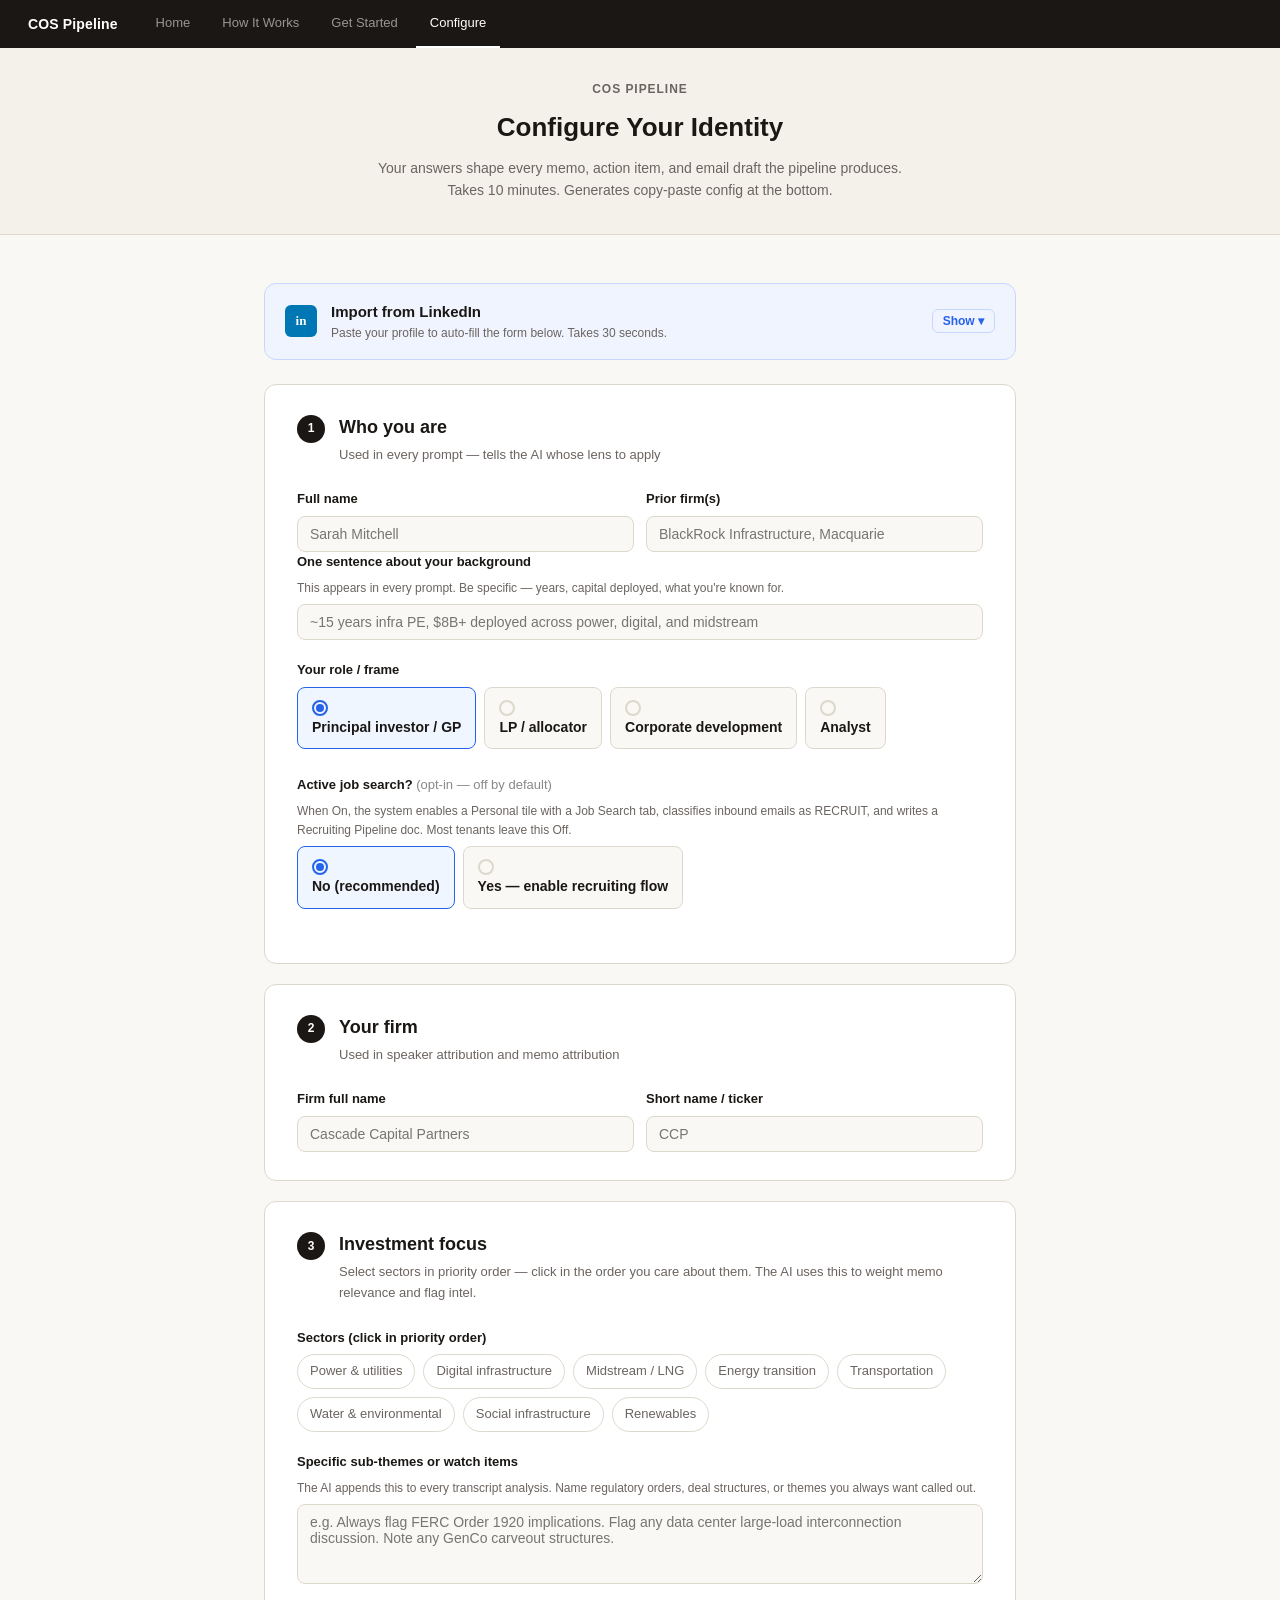
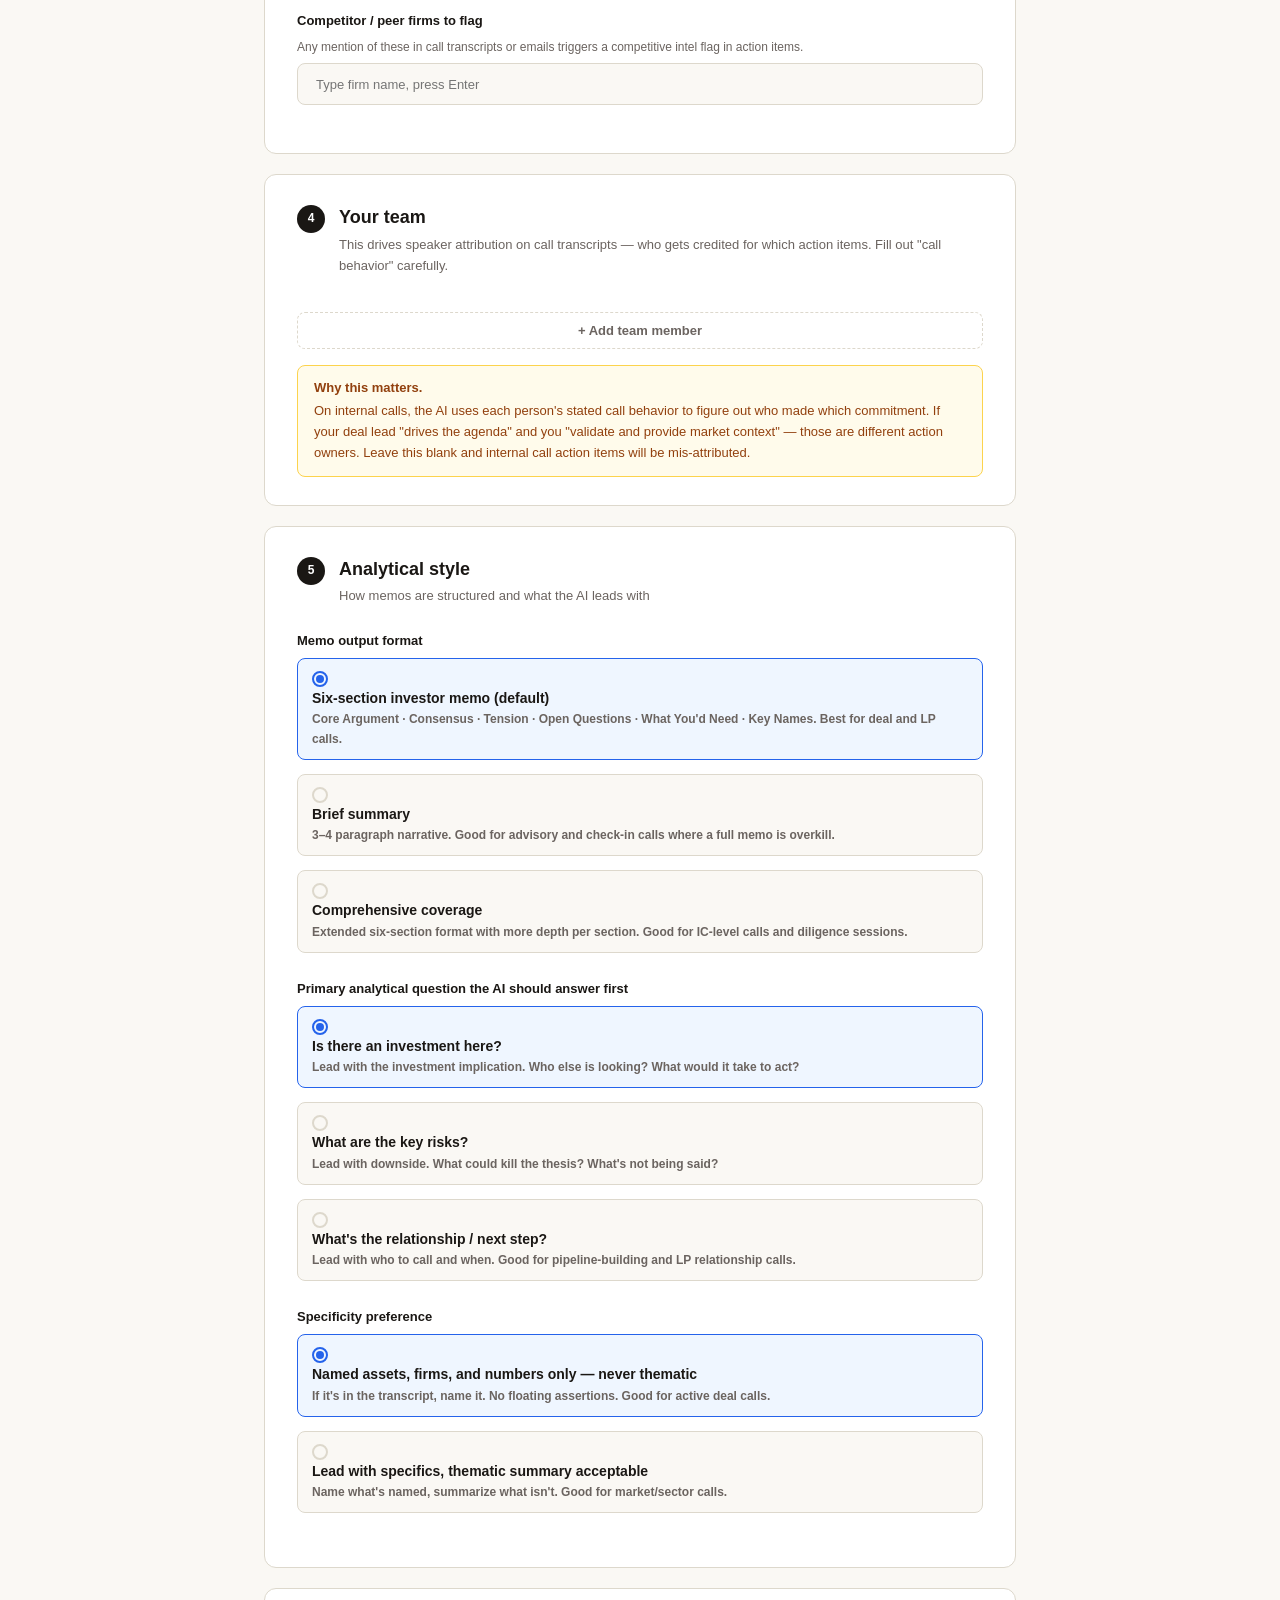
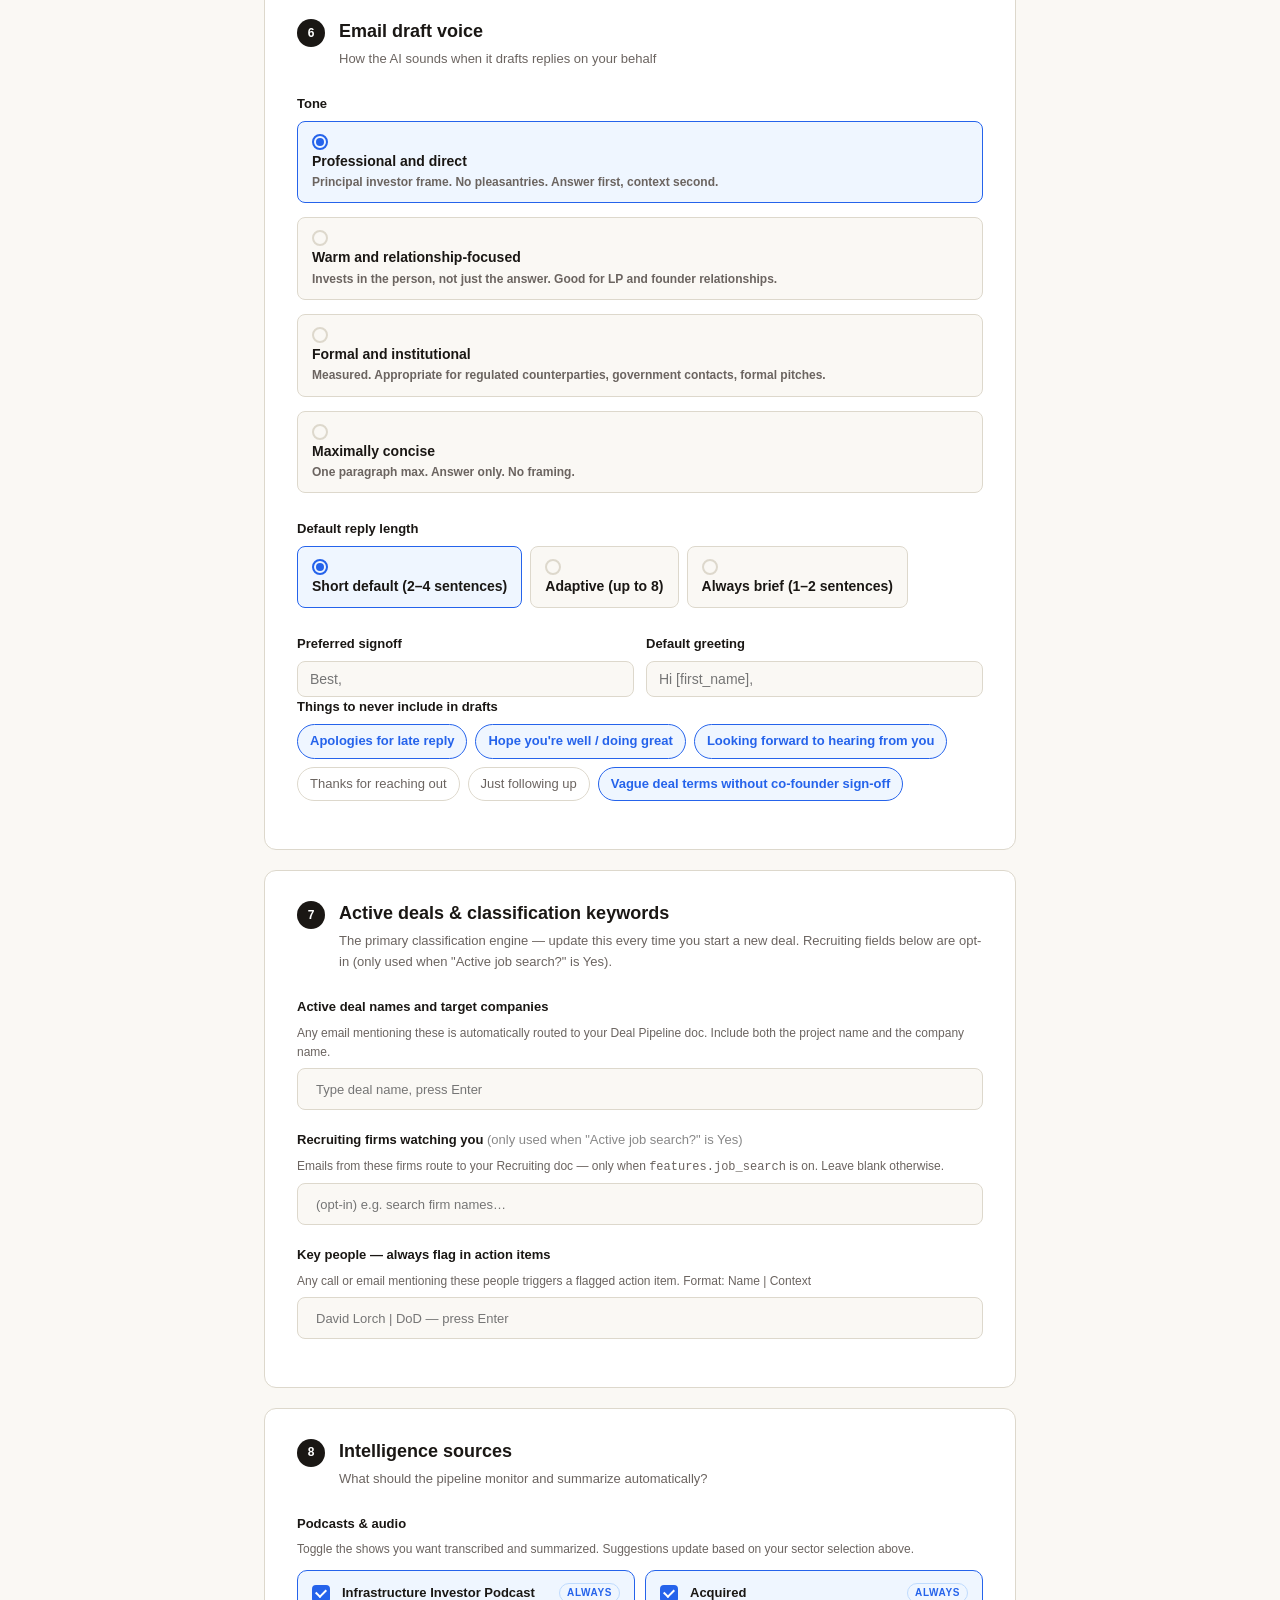
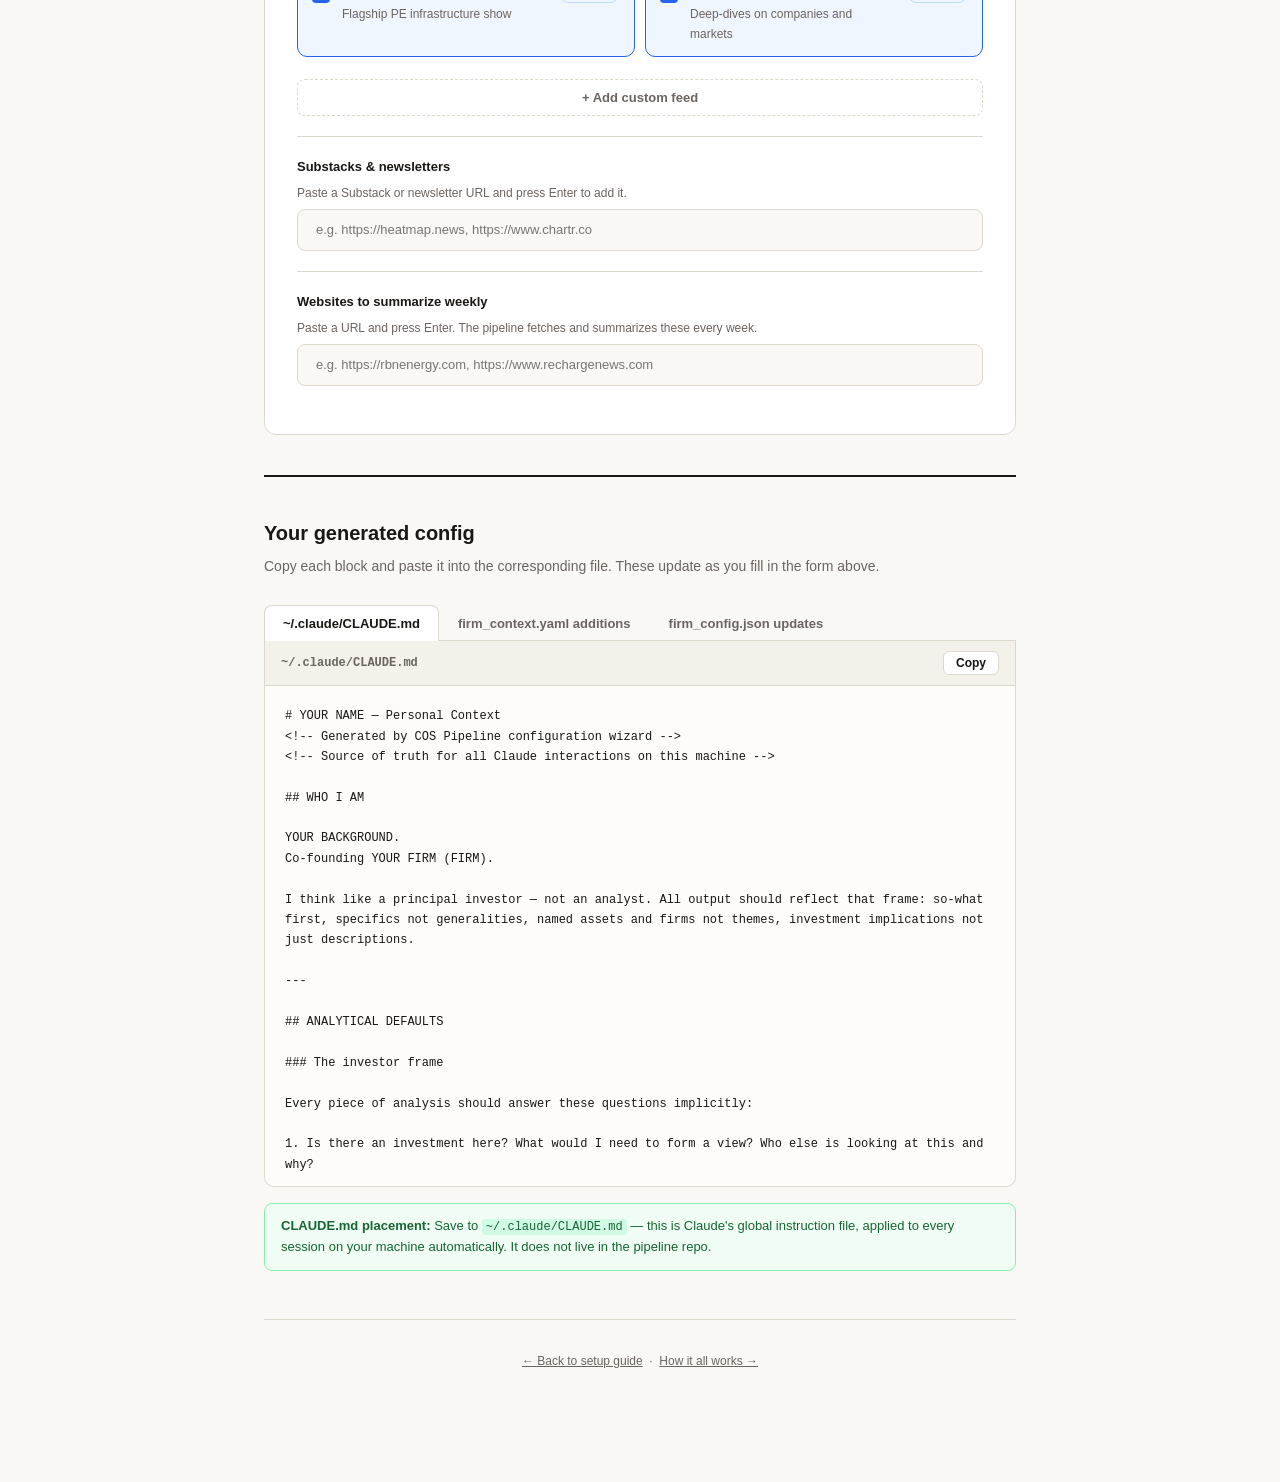
==== docs/configure.html @ 6c396afa "Multi-tenant + scope A: features, tile renames, recruiting opt-in, OAuth consolidation, validate gat" ====
<!DOCTYPE html>
<html lang="en">
<head>
<meta charset="UTF-8">
<meta name="viewport" content="width=device-width, initial-scale=1.0">
<meta name="robots" content="noindex, nofollow">
<title>COS Pipeline — Configure Your Identity</title>
<style>
  :root {
    --cream:    #faf8f4;
    --paper:    #f4f1ea;
    --border:   #ddd8cc;
    --ink:      #1a1714;
    --muted:    #6b6460;
    --blue:     #2563eb;
    --blue-bg:  #eff6ff;
    --blue-border: #bfdbfe;
    --green:    #15803d;
    --green-bg: #f0fdf4;
    --green-border: #86efac;
    --amber:    #92400e;
    --amber-bg: #fffbeb;
    --purple:   #6d28d9;
    --purple-bg:#f5f3ff;
    --purple-border: #c4b5fd;
    --code-bg:  #1e1b18;
    --code-fg:  #e8e3da;
  }

  *, *::before, *::after { box-sizing: border-box; margin: 0; padding: 0; }

  body {
    font-family: -apple-system, BlinkMacSystemFont, "Segoe UI", sans-serif;
    font-size: 15px;
    line-height: 1.6;
    background: var(--cream);
    color: var(--ink);
  }

  /* ── Header ── */
  .header {
    border-bottom: 1px solid var(--border);
    background: var(--paper);
    padding: 32px 0;
    text-align: center;
  }
  .header .label { font-size: 12px; font-weight: 600; letter-spacing: .08em; text-transform: uppercase; color: var(--muted); margin-bottom: 8px; }
  .header h1 { font-size: 26px; font-weight: 700; }
  .header p { margin-top: 8px; color: var(--muted); font-size: 14px; }

  /* ── Layout ── */
  .page { max-width: 800px; margin: 0 auto; padding: 48px 24px 80px; }

  /* ── Progress ── */
  .progress-bar {
    display: flex; gap: 0; margin-bottom: 40px;
    border: 1px solid var(--border); border-radius: 10px; overflow: hidden;
    background: white;
  }
  .progress-step {
    flex: 1; padding: 10px 8px; text-align: center;
    font-size: 11px; font-weight: 600; color: var(--muted);
    cursor: pointer; border-right: 1px solid var(--border);
    transition: all .15s;
  }
  .progress-step:last-child { border-right: none; }
  .progress-step:hover { background: var(--cream); color: var(--ink); }
  .progress-step.active { background: var(--ink); color: white; }
  .progress-step.done { background: var(--green-bg); color: var(--green); }

  /* ── Section cards ── */
  .section {
    background: white;
    border: 1px solid var(--border);
    border-radius: 12px;
    padding: 28px 32px;
    margin-bottom: 20px;
  }
  .section-header {
    display: flex; align-items: flex-start; gap: 14px; margin-bottom: 24px;
  }
  .section-num {
    width: 28px; height: 28px; border-radius: 50%;
    background: var(--ink); color: white;
    font-size: 12px; font-weight: 700;
    display: flex; align-items: center; justify-content: center;
    flex-shrink: 0; margin-top: 2px;
  }
  .section-title { font-size: 18px; font-weight: 700; margin-bottom: 3px; }
  .section-sub { font-size: 13px; color: var(--muted); }

  /* ── Form elements ── */
  .field { margin-bottom: 20px; }
  .field label {
    display: block; font-size: 13px; font-weight: 600;
    color: var(--ink); margin-bottom: 6px;
  }
  .field .hint { font-size: 12px; color: var(--muted); margin-bottom: 6px; }

  input[type="text"], textarea, select {
    width: 100%;
    border: 1px solid var(--border);
    border-radius: 8px;
    padding: 9px 12px;
    font-size: 14px;
    font-family: inherit;
    color: var(--ink);
    background: var(--cream);
    transition: border-color .15s;
    outline: none;
  }
  input[type="text"]:focus, textarea:focus, select:focus {
    border-color: var(--blue); background: white;
  }
  textarea { resize: vertical; min-height: 80px; }

  .field-row { display: flex; gap: 12px; }
  .field-row .field { flex: 1; margin-bottom: 0; }

  /* ── Radio groups ── */
  .radio-group { display: flex; flex-direction: column; gap: 8px; }
  .radio-group.inline { flex-direction: row; flex-wrap: wrap; gap: 8px; }

  .radio-option {
    display: flex; align-items: flex-start; gap: 10px;
    padding: 10px 14px;
    border: 1px solid var(--border);
    border-radius: 8px;
    cursor: pointer;
    transition: all .15s;
    background: var(--cream);
  }
  .radio-option:hover { border-color: #aaa; background: white; }
  .radio-option.selected { border-color: var(--blue); background: var(--blue-bg); }
  .radio-option input[type="radio"] { display: none; }
  .radio-dot {
    width: 16px; height: 16px; border-radius: 50%;
    border: 2px solid var(--border);
    display: flex; align-items: center; justify-content: center;
    flex-shrink: 0; margin-top: 2px; transition: all .15s;
  }
  .radio-option.selected .radio-dot { border-color: var(--blue); }
  .radio-dot::after {
    content: ''; width: 8px; height: 8px; border-radius: 50%;
    background: var(--blue); display: none;
  }
  .radio-option.selected .radio-dot::after { display: block; }
  .radio-label { font-size: 14px; font-weight: 600; color: var(--ink); }
  .radio-desc  { font-size: 12px; color: var(--muted); margin-top: 1px; }

  /* ── Checkbox chips ── */
  .chip-group { display: flex; flex-wrap: wrap; gap: 8px; }
  .chip {
    display: flex; align-items: center; gap: 6px;
    padding: 6px 12px;
    border: 1px solid var(--border);
    border-radius: 20px;
    cursor: pointer;
    font-size: 13px; font-weight: 500;
    color: var(--muted);
    background: white;
    transition: all .15s;
    user-select: none;
  }
  .chip:hover { border-color: #aaa; color: var(--ink); }
  .chip.selected { border-color: var(--blue); background: var(--blue-bg); color: var(--blue); font-weight: 600; }
  .chip .chip-order {
    font-size: 10px; font-weight: 700;
    background: var(--blue); color: white;
    border-radius: 10px; padding: 0 5px; min-width: 16px; text-align: center;
    display: none;
  }
  .chip.selected .chip-order { display: block; }

  /* ── Tag input ── */
  .tag-input-wrap {
    border: 1px solid var(--border); border-radius: 8px;
    padding: 6px 8px; background: var(--cream);
    display: flex; flex-wrap: wrap; gap: 6px; align-items: center;
    min-height: 42px; cursor: text; transition: border-color .15s;
  }
  .tag-input-wrap:focus-within { border-color: var(--blue); background: white; }
  .tag {
    display: flex; align-items: center; gap: 4px;
    background: var(--ink); color: white;
    border-radius: 12px; padding: 2px 10px 2px 10px;
    font-size: 12px; font-weight: 600;
  }
  .tag-remove {
    cursor: pointer; opacity: .6; font-size: 14px; line-height: 1;
    margin-left: 2px;
  }
  .tag-remove:hover { opacity: 1; }
  .tag-input {
    border: none; outline: none; background: transparent;
    font-size: 13px; flex: 1; min-width: 120px;
    padding: 3px 4px; font-family: inherit; color: var(--ink);
  }

  /* ── Team members ── */
  .team-list { display: flex; flex-direction: column; gap: 12px; }
  .team-member {
    border: 1px solid var(--border); border-radius: 10px;
    padding: 16px; background: var(--cream);
    display: flex; gap: 12px; align-items: flex-start;
  }
  .team-member-fields { flex: 1; display: flex; flex-direction: column; gap: 10px; }
  .team-remove {
    background: none; border: 1px solid var(--border); border-radius: 6px;
    padding: 4px 8px; cursor: pointer; font-size: 12px; color: var(--muted);
    flex-shrink: 0; margin-top: 2px; transition: all .15s;
  }
  .team-remove:hover { border-color: #e53e3e; color: #e53e3e; }
  .add-btn {
    display: flex; align-items: center; gap: 6px;
    background: none; border: 1px dashed var(--border);
    border-radius: 8px; padding: 10px 16px;
    font-size: 13px; font-weight: 600; color: var(--muted);
    cursor: pointer; width: 100%; justify-content: center;
    transition: all .15s;
  }
  .add-btn:hover { border-color: var(--blue); color: var(--blue); }

  /* ── Output section ── */
  .output-section {
    margin-top: 40px;
    border-top: 2px solid var(--ink);
    padding-top: 40px;
  }
  .output-section h2 {
    font-size: 20px; font-weight: 700; margin-bottom: 6px;
  }
  .output-section > p {
    font-size: 14px; color: var(--muted); margin-bottom: 28px;
  }

  .output-tabs {
    display: flex; gap: 0; border-bottom: 1px solid var(--border);
    margin-bottom: 0;
  }
  .output-tab {
    padding: 10px 18px; font-size: 13px; font-weight: 600;
    color: var(--muted); cursor: pointer; border: 1px solid transparent;
    border-bottom: none; border-radius: 8px 8px 0 0;
    margin-bottom: -1px; background: transparent;
    transition: all .15s;
  }
  .output-tab:hover { color: var(--ink); }
  .output-tab.active {
    color: var(--ink); background: white;
    border-color: var(--border); border-bottom-color: white;
  }

  .output-pane {
    background: white; border: 1px solid var(--border); border-top: none;
    border-radius: 0 0 10px 10px; overflow: hidden; display: none;
  }
  .output-pane.active { display: block; }

  .output-toolbar {
    display: flex; justify-content: space-between; align-items: center;
    padding: 10px 16px; border-bottom: 1px solid var(--border);
    background: var(--paper);
  }
  .output-filename { font-size: 12px; font-weight: 700; color: var(--muted); font-family: monospace; }
  .copy-output-btn {
    font-size: 12px; font-weight: 600;
    padding: 4px 12px; border-radius: 6px;
    border: 1px solid var(--border); background: white;
    cursor: pointer; color: var(--ink); transition: all .15s;
  }
  .copy-output-btn:hover { background: var(--ink); color: white; border-color: var(--ink); }
  .copy-output-btn.copied { background: var(--green-bg); color: var(--green); border-color: var(--green); }

  .output-code {
    font-family: "SFMono-Regular", "Menlo", monospace;
    font-size: 12px; line-height: 1.7;
    padding: 20px;
    color: var(--ink);
    white-space: pre-wrap;
    word-break: break-word;
    max-height: 500px;
    overflow-y: auto;
    background: #fdfcf9;
  }

  /* ── Tip / note ── */
  .tip {
    background: var(--green-bg); border: 1px solid var(--green-border);
    border-radius: 8px; padding: 12px 16px;
    font-size: 13px; color: #166534; margin-top: 16px;
  }
  .note {
    background: var(--amber-bg); border: 1px solid #fcd34d;
    border-radius: 8px; padding: 12px 16px;
    font-size: 13px; color: var(--amber); margin-top: 16px;
  }
  .note strong { display: block; margin-bottom: 2px; }

  /* ── Divider ── */
  .field-divider { border: none; border-top: 1px solid var(--border); margin: 20px 0; }

  .footer {
    text-align: center; color: var(--muted); font-size: 12px;
    padding: 32px 0; border-top: 1px solid var(--border); margin-top: 48px;
  }
  .footer a { color: var(--muted); }

  @media (max-width: 600px) {
    .section { padding: 20px; }
    .field-row { flex-direction: column; }
    .radio-group.inline { flex-direction: column; }
    .progress-step { font-size: 9px; padding: 8px 4px; }
  }

  /* ── LinkedIn import panel ── */
  .import-panel {
    background: #f0f4ff;
    border: 1px solid #c7d7fe;
    border-radius: 12px;
    margin-bottom: 24px;
    overflow: hidden;
  }
  .import-header {
    display: flex; align-items: center; gap: 14px;
    padding: 16px 20px; cursor: pointer;
  }
  .import-icon {
    width: 32px; height: 32px; border-radius: 6px;
    background: #0077b5; color: white;
    font-size: 13px; font-weight: 900;
    display: flex; align-items: center; justify-content: center;
    flex-shrink: 0; font-family: Georgia, serif;
  }
  .import-title { font-size: 15px; font-weight: 700; color: var(--ink); }
  .import-sub   { font-size: 12px; color: var(--muted); }
  .import-toggle {
    margin-left: auto; font-size: 12px; font-weight: 600;
    background: none; border: 1px solid #c7d7fe;
    border-radius: 6px; padding: 4px 10px;
    cursor: pointer; color: #2563eb; white-space: nowrap;
    transition: all .15s;
  }
  .import-toggle:hover { background: #2563eb; color: white; border-color: #2563eb; }
  .import-body { padding: 0 20px 20px; border-top: 1px solid #c7d7fe; }
  .import-body .field { margin-top: 16px; margin-bottom: 0; }
  .import-body .field label { color: var(--ink); }
  .import-btn {
    background: #0077b5; color: white; border: none;
    border-radius: 8px; padding: 9px 20px;
    font-size: 13px; font-weight: 700; cursor: pointer;
    transition: all .15s;
  }
  .import-btn:hover { background: #005a8e; }
  .import-btn:disabled { background: #9ca3af; cursor: not-allowed; }
  .import-note {
    margin-top: 12px; font-size: 12px; color: var(--muted);
    background: white; border: 1px solid #c7d7fe;
    border-radius: 6px; padding: 8px 12px;
  }
  .import-flash {
    animation: flash-green .8s ease-out;
  }
  @keyframes flash-green {
    0%   { background: #d1fae5; }
    100% { background: inherit; }
  }

  /* ── Podcast cards ── */
  .podcast-card {
    border: 1px solid var(--border); border-radius: 10px; padding: 12px 14px;
    background: var(--cream); display: flex; align-items: flex-start; gap: 12px;
    cursor: pointer; transition: all .15s; user-select: none;
  }
  .podcast-card:hover { border-color: #aaa; background: white; }
  .podcast-card.selected { border-color: var(--blue); background: var(--blue-bg); }
  .podcast-card.hidden-card { display: none; }
  .podcast-toggle {
    width: 18px; height: 18px; border-radius: 4px; border: 2px solid var(--border);
    flex-shrink: 0; margin-top: 2px; transition: all .15s;
    display: flex; align-items: center; justify-content: center;
  }
  .podcast-card.selected .podcast-toggle { background: var(--blue); border-color: var(--blue); }
  .podcast-toggle::after { content: ''; display: none; width: 10px; height: 7px;
    border-left: 2px solid white; border-bottom: 2px solid white;
    transform: rotate(-45deg) translate(1px, -1px); }
  .podcast-card.selected .podcast-toggle::after { display: block; }
  .podcast-info { flex: 1; }
  .podcast-name { font-size: 13px; font-weight: 700; color: var(--ink); margin-bottom: 2px; }
  .podcast-desc { font-size: 12px; color: var(--muted); }
  .podcast-sector-badge {
    font-size: 10px; font-weight: 700; text-transform: uppercase; letter-spacing: .06em;
    color: var(--blue); background: var(--blue-bg); border: 1px solid #bfdbfe;
    border-radius: 10px; padding: 1px 7px; flex-shrink: 0; white-space: nowrap;
  }

  /* ── Custom feed row ── */
  .custom-feed-row {
    display: flex; gap: 8px; align-items: center;
  }
  .custom-feed-row input[type="text"] { flex: 1; }
  .custom-feed-remove {
    background: none; border: 1px solid var(--border); border-radius: 6px;
    padding: 5px 10px; cursor: pointer; font-size: 12px; color: var(--muted);
    flex-shrink: 0; transition: all .15s;
  }
  .custom-feed-remove:hover { border-color: #e53e3e; color: #e53e3e; }

  /* ── Nav ── */
  .site-nav {
    background: var(--ink);
    display: flex; align-items: center;
    padding: 0 28px; height: 48px;
    position: sticky; top: 0; z-index: 200; gap: 4px;
  }
  .nav-brand {
    color: white; font-weight: 700; font-size: 14px;
    text-decoration: none; margin-right: 20px; letter-spacing: .01em; flex-shrink: 0;
  }
  .nav-link {
    color: rgba(255,255,255,.55); text-decoration: none;
    font-size: 13px; font-weight: 500;
    padding: 0 14px; height: 48px;
    display: flex; align-items: center;
    border-bottom: 2px solid transparent; transition: all .15s; white-space: nowrap;
  }
  .nav-link:hover { color: white; }
  .nav-link.active { color: white; border-bottom-color: white; }
</style>
</head>
<body>

<nav class="site-nav">
  <a href="index.html" class="nav-brand">COS Pipeline</a>
  <a href="index.html" class="nav-link">Home</a>
  <a href="HOW_IT_ALL_WORKS.html" class="nav-link">How It Works</a>
  <a href="onboard.html" class="nav-link">Get Started</a>
  <a href="configure.html" class="nav-link active">Configure</a>
</nav>

<div class="header">
  <div class="label">COS Pipeline</div>
  <h1>Configure Your Identity</h1>
  <p>Your answers shape every memo, action item, and email draft the pipeline produces.<br>Takes 10 minutes. Generates copy-paste config at the bottom.</p>
</div>

<div class="page">

  <!-- LinkedIn import panel -->
  <div class="import-panel" id="import-panel">
    <div class="import-header">
      <div class="import-icon">in</div>
      <div>
        <div class="import-title">Import from LinkedIn</div>
        <div class="import-sub">Paste your profile to auto-fill the form below. Takes 30 seconds.</div>
      </div>
      <button class="import-toggle" onclick="toggleImport()">Show ▾</button>
    </div>

    <div class="import-body" id="import-body" style="display:none">

      <!-- LinkedIn URL -->
      <div class="field">
        <label>Your LinkedIn URL <span style="font-weight:400;color:var(--muted)">(included in your CLAUDE.md as reference context)</span></label>
        <input type="text" id="linkedin-url" placeholder="https://www.linkedin.com/in/yourname" oninput="update()">
      </div>

      <!-- Paste area -->
      <div class="field">
        <label>Paste your LinkedIn profile text</label>
        <div class="hint">On LinkedIn: open your profile → right-click the page → "Select All" then copy. Or copy just the About section + each work experience entry. The more you paste, the better the fill.</div>
        <textarea id="linkedin-text" rows="8" placeholder="Paste your LinkedIn About section and work experience here..."></textarea>
      </div>

      <!-- API key for AI enhancement -->
      <details style="margin-bottom:16px;">
        <summary style="cursor:pointer;font-size:13px;font-weight:600;color:var(--muted);padding:4px 0;">
          ▸ Enhance with AI (optional — uses your Anthropic key for one call)
        </summary>
        <div style="margin-top:12px;">
          <div class="field" style="margin-bottom:0;">
            <label style="font-size:12px;">Anthropic API key</label>
            <div class="hint">Used once for this call only. Never stored, never sent anywhere except Anthropic's API.</div>
            <input type="password" id="import-api-key" placeholder="sk-ant-api03-…">
          </div>
        </div>
      </details>

      <!-- Action buttons -->
      <div style="display:flex;gap:10px;align-items:center;">
        <button class="import-btn" onclick="runImport()">Auto-fill form</button>
        <span id="import-status" style="font-size:13px;color:var(--muted);"></span>
      </div>

      <div class="import-note">
        Fields that can't be confidently extracted are left blank for you to fill in manually.
        All auto-filled values are editable — review before copying the output.
      </div>
    </div>
  </div>

  <!-- Section 1: You -->
  <div class="section">
    <div class="section-header">
      <div class="section-num">1</div>
      <div>
        <div class="section-title">Who you are</div>
        <div class="section-sub">Used in every prompt — tells the AI whose lens to apply</div>
      </div>
    </div>

    <div class="field-row">
      <div class="field">
        <label>Full name</label>
        <input type="text" id="p-name" placeholder="Sarah Mitchell" oninput="update()">
      </div>
      <div class="field">
        <label>Prior firm(s)</label>
        <input type="text" id="p-prior" placeholder="BlackRock Infrastructure, Macquarie" oninput="update()">
      </div>
    </div>

    <div class="field">
      <label>One sentence about your background</label>
      <div class="hint">This appears in every prompt. Be specific — years, capital deployed, what you're known for.</div>
      <input type="text" id="p-background" placeholder="~15 years infra PE, $8B+ deployed across power, digital, and midstream" oninput="update()">
    </div>

    <div class="field">
      <label>Your role / frame</label>
      <div class="radio-group inline" id="investor-frame">
        <label class="radio-option selected" onclick="selectRadio('investor-frame', this, 'principal investor')">
          <input type="radio" name="frame" value="principal investor" checked>
          <div class="radio-dot"></div>
          <div><div class="radio-label">Principal investor / GP</div></div>
        </label>
        <label class="radio-option" onclick="selectRadio('investor-frame', this, 'LP / allocator')">
          <input type="radio" name="frame" value="LP / allocator">
          <div class="radio-dot"></div>
          <div><div class="radio-label">LP / allocator</div></div>
        </label>
        <label class="radio-option" onclick="selectRadio('investor-frame', this, 'corporate development')">
          <input type="radio" name="frame" value="corporate development">
          <div class="radio-dot"></div>
          <div><div class="radio-label">Corporate development</div></div>
        </label>
        <label class="radio-option" onclick="selectRadio('investor-frame', this, 'analyst')">
          <input type="radio" name="frame" value="analyst">
          <div class="radio-dot"></div>
          <div><div class="radio-label">Analyst</div></div>
        </label>
      </div>
    </div>

    <div class="field">
      <label>Active job search? <span style="color:#888;font-weight:400">(opt-in — off by default)</span></label>
      <div class="hint">When On, the system enables a Personal tile with a Job Search tab, classifies inbound emails as RECRUIT, and writes a Recruiting Pipeline doc. Most tenants leave this Off.</div>
      <div class="radio-group inline" id="job-search">
        <label class="radio-option selected" onclick="selectRadio('job-search', this, 'false')">
          <input type="radio" name="jobsearch" value="false" checked>
          <div class="radio-dot"></div>
          <div><div class="radio-label">No (recommended)</div></div>
        </label>
        <label class="radio-option" onclick="selectRadio('job-search', this, 'true')">
          <input type="radio" name="jobsearch" value="true">
          <div class="radio-dot"></div>
          <div><div class="radio-label">Yes — enable recruiting flow</div></div>
        </label>
      </div>
    </div>
  </div>

  <!-- Section 2: Firm -->
  <div class="section">
    <div class="section-header">
      <div class="section-num">2</div>
      <div>
        <div class="section-title">Your firm</div>
        <div class="section-sub">Used in speaker attribution and memo attribution</div>
      </div>
    </div>

    <div class="field-row">
      <div class="field">
        <label>Firm full name</label>
        <input type="text" id="firm-name" placeholder="Cascade Capital Partners" oninput="update()">
      </div>
      <div class="field">
        <label>Short name / ticker</label>
        <input type="text" id="firm-short" placeholder="CCP" oninput="update()">
      </div>
    </div>
  </div>

  <!-- Section 3: Investment Focus -->
  <div class="section">
    <div class="section-header">
      <div class="section-num">3</div>
      <div>
        <div class="section-title">Investment focus</div>
        <div class="section-sub">Select sectors in priority order — click in the order you care about them. The AI uses this to weight memo relevance and flag intel.</div>
      </div>
    </div>

    <div class="field">
      <label>Sectors (click in priority order)</label>
      <div class="chip-group" id="focus-chips">
        <div class="chip" onclick="toggleFocus(this, 'power &amp; utilities (generation, transmission)')"><span class="chip-order"></span>Power &amp; utilities</div>
        <div class="chip" onclick="toggleFocus(this, 'digital infrastructure (data centers, fiber, towers)')"><span class="chip-order"></span>Digital infrastructure</div>
        <div class="chip" onclick="toggleFocus(this, 'midstream / LNG (pipelines, processing, export)')"><span class="chip-order"></span>Midstream / LNG</div>
        <div class="chip" onclick="toggleFocus(this, 'energy transition (storage, nuclear, geothermal, solar)')"><span class="chip-order"></span>Energy transition</div>
        <div class="chip" onclick="toggleFocus(this, 'transportation (airports, ports, rail, roads)')"><span class="chip-order"></span>Transportation</div>
        <div class="chip" onclick="toggleFocus(this, 'water &amp; environmental infrastructure')"><span class="chip-order"></span>Water &amp; environmental</div>
        <div class="chip" onclick="toggleFocus(this, 'social infrastructure (healthcare, education, government)')"><span class="chip-order"></span>Social infrastructure</div>
        <div class="chip" onclick="toggleFocus(this, 'renewables (utility-scale solar, wind)')"><span class="chip-order"></span>Renewables</div>
      </div>
    </div>

    <div class="field">
      <label>Specific sub-themes or watch items</label>
      <div class="hint">The AI appends this to every transcript analysis. Name regulatory orders, deal structures, or themes you always want called out.</div>
      <textarea id="focus-supplement" placeholder="e.g. Always flag FERC Order 1920 implications. Flag any data center large-load interconnection discussion. Note any GenCo carveout structures." oninput="update()"></textarea>
    </div>

    <div class="field">
      <label>Competitor / peer firms to flag</label>
      <div class="hint">Any mention of these in call transcripts or emails triggers a competitive intel flag in action items.</div>
      <div class="tag-input-wrap" onclick="this.querySelector('input').focus()">
        <div id="peer-tags"></div>
        <input class="tag-input" id="peer-input" placeholder="Type firm name, press Enter" onkeydown="addTag(event, 'peer')">
      </div>
    </div>
  </div>

  <!-- Section 4: Team -->
  <div class="section">
    <div class="section-header">
      <div class="section-num">4</div>
      <div>
        <div class="section-title">Your team</div>
        <div class="section-sub">This drives speaker attribution on call transcripts — who gets credited for which action items. Fill out "call behavior" carefully.</div>
      </div>
    </div>

    <div class="team-list" id="team-list"></div>
    <button class="add-btn" onclick="addTeamMember()" style="margin-top: 12px;">+ Add team member</button>

    <div class="note" style="margin-top: 16px;">
      <strong>Why this matters.</strong> On internal calls, the AI uses each person's stated call behavior to figure out who made which commitment. If your deal lead "drives the agenda" and you "validate and provide market context" — those are different action owners. Leave this blank and internal call action items will be mis-attributed.
    </div>
  </div>

  <!-- Section 5: Analytical Voice -->
  <div class="section">
    <div class="section-header">
      <div class="section-num">5</div>
      <div>
        <div class="section-title">Analytical style</div>
        <div class="section-sub">How memos are structured and what the AI leads with</div>
      </div>
    </div>

    <div class="field">
      <label>Memo output format</label>
      <div class="radio-group" id="memo-format">
        <label class="radio-option selected" onclick="selectRadio('memo-format', this, 'sixsection')">
          <input type="radio" name="memoformat" checked>
          <div class="radio-dot"></div>
          <div>
            <div class="radio-label">Six-section investor memo (default)</div>
            <div class="radio-desc">Core Argument · Consensus · Tension · Open Questions · What You'd Need · Key Names. Best for deal and LP calls.</div>
          </div>
        </label>
        <label class="radio-option" onclick="selectRadio('memo-format', this, 'brief')">
          <input type="radio" name="memoformat">
          <div class="radio-dot"></div>
          <div>
            <div class="radio-label">Brief summary</div>
            <div class="radio-desc">3–4 paragraph narrative. Good for advisory and check-in calls where a full memo is overkill.</div>
          </div>
        </label>
        <label class="radio-option" onclick="selectRadio('memo-format', this, 'comprehensive')">
          <input type="radio" name="memoformat">
          <div class="radio-dot"></div>
          <div>
            <div class="radio-label">Comprehensive coverage</div>
            <div class="radio-desc">Extended six-section format with more depth per section. Good for IC-level calls and diligence sessions.</div>
          </div>
        </label>
      </div>
    </div>

    <div class="field">
      <label>Primary analytical question the AI should answer first</label>
      <div class="radio-group" id="primary-question">
        <label class="radio-option selected" onclick="selectRadio('primary-question', this, 'investment')">
          <input type="radio" name="primq" checked>
          <div class="radio-dot"></div>
          <div>
            <div class="radio-label">Is there an investment here?</div>
            <div class="radio-desc">Lead with the investment implication. Who else is looking? What would it take to act?</div>
          </div>
        </label>
        <label class="radio-option" onclick="selectRadio('primary-question', this, 'risk')">
          <input type="radio" name="primq">
          <div class="radio-dot"></div>
          <div>
            <div class="radio-label">What are the key risks?</div>
            <div class="radio-desc">Lead with downside. What could kill the thesis? What's not being said?</div>
          </div>
        </label>
        <label class="radio-option" onclick="selectRadio('primary-question', this, 'relationship')">
          <input type="radio" name="primq">
          <div class="radio-dot"></div>
          <div>
            <div class="radio-label">What's the relationship / next step?</div>
            <div class="radio-desc">Lead with who to call and when. Good for pipeline-building and LP relationship calls.</div>
          </div>
        </label>
      </div>
    </div>

    <div class="field">
      <label>Specificity preference</label>
      <div class="radio-group" id="specificity">
        <label class="radio-option selected" onclick="selectRadio('specificity', this, 'strict')">
          <input type="radio" name="spec" checked>
          <div class="radio-dot"></div>
          <div>
            <div class="radio-label">Named assets, firms, and numbers only — never thematic</div>
            <div class="radio-desc">If it's in the transcript, name it. No floating assertions. Good for active deal calls.</div>
          </div>
        </label>
        <label class="radio-option" onclick="selectRadio('specificity', this, 'mixed')">
          <input type="radio" name="spec">
          <div class="radio-dot"></div>
          <div>
            <div class="radio-label">Lead with specifics, thematic summary acceptable</div>
            <div class="radio-desc">Name what's named, summarize what isn't. Good for market/sector calls.</div>
          </div>
        </label>
      </div>
    </div>
  </div>

  <!-- Section 6: Email Voice -->
  <div class="section">
    <div class="section-header">
      <div class="section-num">6</div>
      <div>
        <div class="section-title">Email draft voice</div>
        <div class="section-sub">How the AI sounds when it drafts replies on your behalf</div>
      </div>
    </div>

    <div class="field">
      <label>Tone</label>
      <div class="radio-group" id="email-tone">
        <label class="radio-option selected" onclick="selectRadio('email-tone', this, 'professional, direct, principal-investor frame — no fluff')">
          <input type="radio" name="tone" checked>
          <div class="radio-dot"></div>
          <div>
            <div class="radio-label">Professional and direct</div>
            <div class="radio-desc">Principal investor frame. No pleasantries. Answer first, context second.</div>
          </div>
        </label>
        <label class="radio-option" onclick="selectRadio('email-tone', this, 'warm, relationship-focused, senior professional')">
          <input type="radio" name="tone">
          <div class="radio-dot"></div>
          <div>
            <div class="radio-label">Warm and relationship-focused</div>
            <div class="radio-desc">Invests in the person, not just the answer. Good for LP and founder relationships.</div>
          </div>
        </label>
        <label class="radio-option" onclick="selectRadio('email-tone', this, 'formal, measured, institutional')">
          <input type="radio" name="tone">
          <div class="radio-dot"></div>
          <div>
            <div class="radio-label">Formal and institutional</div>
            <div class="radio-desc">Measured. Appropriate for regulated counterparties, government contacts, formal pitches.</div>
          </div>
        </label>
        <label class="radio-option" onclick="selectRadio('email-tone', this, 'concise, direct, brevity above all')">
          <input type="radio" name="tone">
          <div class="radio-dot"></div>
          <div>
            <div class="radio-label">Maximally concise</div>
            <div class="radio-desc">One paragraph max. Answer only. No framing.</div>
          </div>
        </label>
      </div>
    </div>

    <div class="field">
      <label>Default reply length</label>
      <div class="radio-group inline" id="email-brevity">
        <label class="radio-option selected" onclick="selectRadio('email-brevity', this, '2-4 sentences for routine replies; up to 8 for substantive responses')">
          <input type="radio" name="brevity" checked>
          <div class="radio-dot"></div>
          <div><div class="radio-label">Short default (2–4 sentences)</div></div>
        </label>
        <label class="radio-option" onclick="selectRadio('email-brevity', this, 'up to 8 sentences; match the depth of the question')">
          <input type="radio" name="brevity">
          <div class="radio-dot"></div>
          <div><div class="radio-label">Adaptive (up to 8)</div></div>
        </label>
        <label class="radio-option" onclick="selectRadio('email-brevity', this, '1-2 sentences only')">
          <input type="radio" name="brevity">
          <div class="radio-dot"></div>
          <div><div class="radio-label">Always brief (1–2 sentences)</div></div>
        </label>
      </div>
    </div>

    <div class="field-row">
      <div class="field">
        <label>Preferred signoff</label>
        <input type="text" id="email-signoff" placeholder="Best," oninput="update()">
      </div>
      <div class="field">
        <label>Default greeting</label>
        <input type="text" id="email-greeting" placeholder="Hi [first_name]," oninput="update()">
      </div>
    </div>

    <div class="field">
      <label>Things to never include in drafts</label>
      <div class="chip-group" id="never-chips">
        <div class="chip selected" onclick="this.classList.toggle('selected'); update()">Apologies for late reply</div>
        <div class="chip selected" onclick="this.classList.toggle('selected'); update()">Hope you're well / doing great</div>
        <div class="chip selected" onclick="this.classList.toggle('selected'); update()">Looking forward to hearing from you</div>
        <div class="chip" onclick="this.classList.toggle('selected'); update()">Thanks for reaching out</div>
        <div class="chip" onclick="this.classList.toggle('selected'); update()">Just following up</div>
        <div class="chip selected" onclick="this.classList.toggle('selected'); update()">Vague deal terms without co-founder sign-off</div>
      </div>
    </div>
  </div>

  <!-- Section 7: Active Deals -->
  <div class="section">
    <div class="section-header">
      <div class="section-num">7</div>
      <div>
        <div class="section-title">Active deals &amp; classification keywords</div>
        <div class="section-sub">The primary classification engine — update this every time you start a new deal. Recruiting fields below are opt-in (only used when "Active job search?" is Yes).</div>
      </div>
    </div>

    <div class="field">
      <label>Active deal names and target companies</label>
      <div class="hint">Any email mentioning these is automatically routed to your Deal Pipeline doc. Include both the project name and the company name.</div>
      <div class="tag-input-wrap" onclick="this.querySelector('input').focus()">
        <div id="deal-tags"></div>
        <input class="tag-input" id="deal-input" placeholder="Type deal name, press Enter" onkeydown="addTag(event, 'deal')">
      </div>
    </div>

    <div class="field">
      <label>Recruiting firms watching you <span style="color:#888;font-weight:400">(only used when "Active job search?" is Yes)</span></label>
      <div class="hint">Emails from these firms route to your Recruiting doc — only when <code>features.job_search</code> is on. Leave blank otherwise.</div>
      <div class="tag-input-wrap" onclick="this.querySelector('input').focus()">
        <div id="recruit-tags"></div>
        <input class="tag-input" id="recruit-input" placeholder="(opt-in) e.g. search firm names…" onkeydown="addTag(event, 'recruit')">
      </div>
    </div>

    <div class="field">
      <label>Key people — always flag in action items</label>
      <div class="hint">Any call or email mentioning these people triggers a flagged action item. Format: Name | Context</div>
      <div class="tag-input-wrap" onclick="this.querySelector('input').focus()">
        <div id="keypeople-tags"></div>
        <input class="tag-input" id="keypeople-input" placeholder="David Lorch | DoD — press Enter" onkeydown="addTag(event, 'keypeople')">
      </div>
    </div>
  </div>

  <!-- Section 8: Intelligence Sources -->
  <div class="section" id="section-intelligence">
    <div class="section-header">
      <div class="section-num">8</div>
      <div>
        <div class="section-title">Intelligence sources</div>
        <div class="section-sub">What should the pipeline monitor and summarize automatically?</div>
      </div>
    </div>

    <!-- 8A: Podcasts -->
    <div class="field">
      <label>Podcasts &amp; audio</label>
      <div class="hint">Toggle the shows you want transcribed and summarized. Suggestions update based on your sector selection above.</div>

      <div id="podcast-grid" style="display:grid;grid-template-columns:repeat(auto-fill,minmax(310px,1fr));gap:10px;margin-top:10px;"></div>

      <!-- Custom feed rows -->
      <div id="custom-feeds" style="display:flex;flex-direction:column;gap:8px;margin-top:12px;"></div>
      <button class="add-btn" onclick="addCustomFeed()" style="margin-top:10px;">+ Add custom feed</button>
    </div>

    <hr class="field-divider">

    <!-- 8B: Newsletters -->
    <div class="field">
      <label>Substacks &amp; newsletters</label>
      <div class="hint">Paste a Substack or newsletter URL and press Enter to add it.</div>
      <div class="tag-input-wrap" onclick="this.querySelector('input').focus()">
        <div id="newsletter-tags"></div>
        <input class="tag-input" id="newsletter-input" placeholder="e.g. https://heatmap.news, https://www.chartr.co" onkeydown="addUrlTag(event,'newsletter')">
      </div>
    </div>

    <hr class="field-divider">

    <!-- 8C: Websites -->
    <div class="field">
      <label>Websites to summarize weekly</label>
      <div class="hint">Paste a URL and press Enter. The pipeline fetches and summarizes these every week.</div>
      <div class="tag-input-wrap" onclick="this.querySelector('input').focus()">
        <div id="website-tags"></div>
        <input class="tag-input" id="website-input" placeholder="e.g. https://rbnenergy.com, https://www.rechargenews.com" onkeydown="addUrlTag(event,'website')">
      </div>
    </div>
  </div>

  <!-- ── Generated Output ── -->
  <div class="output-section">
    <h2>Your generated config</h2>
    <p>Copy each block and paste it into the corresponding file. These update as you fill in the form above.</p>

    <div class="output-tabs">
      <button class="output-tab active" onclick="switchTab('claude-md')">~/.claude/CLAUDE.md</button>
      <button class="output-tab" onclick="switchTab('firm-context')">firm_context.yaml additions</button>
      <button class="output-tab" onclick="switchTab('firm-config')">firm_config.json updates</button>
    </div>

    <div class="output-pane active" id="tab-claude-md">
      <div class="output-toolbar">
        <span class="output-filename">~/.claude/CLAUDE.md</span>
        <button class="copy-output-btn" onclick="copyOutput('claude-md-output', this)">Copy</button>
      </div>
      <div class="output-code" id="claude-md-output"></div>
    </div>

    <div class="output-pane" id="tab-firm-context">
      <div class="output-toolbar">
        <span class="output-filename">firm_context.yaml — paste these sections in</span>
        <button class="copy-output-btn" onclick="copyOutput('firm-context-output', this)">Copy</button>
      </div>
      <div class="output-code" id="firm-context-output"></div>
    </div>

    <div class="output-pane" id="tab-firm-config">
      <div class="output-toolbar">
        <span class="output-filename">firm_config.json — replace these arrays</span>
        <button class="copy-output-btn" onclick="copyOutput('firm-config-output', this)">Copy</button>
      </div>
      <div class="output-code" id="firm-config-output"></div>
    </div>

    <div class="tip" style="margin-top: 16px;">
      <strong>CLAUDE.md placement:</strong> Save to <code style="background:#d1fae5;padding:1px 4px;border-radius:3px;font-family:monospace;font-size:12px;">~/.claude/CLAUDE.md</code> — this is Claude's global instruction file, applied to every session on your machine automatically. It does not live in the pipeline repo.
    </div>
  </div>

  <div class="footer">
    <a href="onboard-new-firm.html">← Back to setup guide</a>
    &nbsp;·&nbsp;
    <a href="HOW_IT_ALL_WORKS.html">How it all works →</a>
  </div>
</div>

<script>
// ── State ──────────────────────────────────────────────────────────────────
const state = {
  investorFrame: 'principal investor',
  jobSearch: 'false',  // opt-in per scope A; default off for new tenants
  memoFormat: 'sixsection',
  primaryQuestion: 'investment',
  specificity: 'strict',
  emailTone: 'professional, direct, principal-investor frame — no fluff',
  emailBrevity: '2-4 sentences for routine replies; up to 8 for substantive responses',
  focusItems: [],   // {label, value} in priority order
  peerTags: [],
  dealTags: [],
  recruitTags: [],
  keypeopleEntries: [],
  teamMembers: [],
  newsletterTags: [],
  websiteTags: [],
  customFeeds: [],   // [{name, rss}]
};

// ── Section 8: Intelligence Sources ───────────────────────────────────────

// All suggested podcast definitions
const ALL_PODCASTS = [
  { name: 'Infrastructure Investor Podcast', rss: 'https://feeds.megaphone.fm/MSNBCbusiness-7594684', desc: 'Flagship PE infrastructure show', sectors: [] },
  { name: 'Acquired', rss: 'https://feeds.acquired.fm/acquired', desc: 'Deep-dives on companies and markets', sectors: [] },
  { name: 'Catalyst', rss: 'https://feeds.megaphone.fm/FRHI3783594776', desc: 'Energy transition and power markets', sectors: ['power & utilities', 'energy transition', 'renewables'] },
  { name: 'The Energy Gang', rss: 'https://feeds.simplecast.com/yS_4V_br', desc: 'Power sector policy and markets', sectors: ['power & utilities', 'energy transition'] },
  { name: 'The Data Center Podcast', rss: 'https://feeds.buzzsprout.com/752836.rss', desc: 'Operators, hyperscalers, capacity', sectors: ['digital infrastructure'] },
  { name: 'Eye on AI', rss: 'https://feeds.transistor.fm/eye-on-ai', desc: 'Enterprise AI adoption', sectors: ['digital infrastructure'] },
  { name: 'Oil & Gas This Week', rss: 'https://feeds.buzzsprout.com/1141396.rss', desc: 'Midstream and commodity markets', sectors: ['midstream / LNG'] },
  { name: 'S&P Global Platts', rss: 'https://feeds.megaphone.fm/spglobal', desc: 'LNG and gas fundamentals', sectors: ['midstream / LNG'] },
  { name: 'Capital Allocators', rss: 'https://feeds.simplecast.com/j4V3ygFB', desc: 'LP/GP strategy and manager selection', sectors: ['general PE', 'macro'] },
  { name: 'Invest Like the Best', rss: 'https://feeds.megaphone.fm/ILTB2021', desc: 'Broad investing perspectives', sectors: ['general PE', 'macro'] },
];

// Track selected podcast names
const selectedPodcasts = new Set(['Infrastructure Investor Podcast', 'Acquired']);

function renderPodcastGrid() {
  const grid = document.getElementById('podcast-grid');
  if (!grid) return;

  // Determine which sectors are active
  const activeSectors = state.focusItems.map(f => f.value.toLowerCase());

  grid.innerHTML = '';
  ALL_PODCASTS.forEach(pod => {
    const isAlways = pod.sectors.length === 0;
    const isRelevant = isAlways || pod.sectors.some(s =>
      activeSectors.some(a => a.includes(s.toLowerCase()) || s.toLowerCase().includes(a.split(' ')[0]))
    );

    if (!isRelevant) return;

    const selected = selectedPodcasts.has(pod.name);
    const sectorLabel = isAlways ? 'Always' : pod.sectors[0];

    const card = document.createElement('div');
    card.className = 'podcast-card' + (selected ? ' selected' : '');
    card.innerHTML = `
      <div class="podcast-toggle"></div>
      <div class="podcast-info">
        <div class="podcast-name">${pod.name}</div>
        <div class="podcast-desc">${pod.desc}</div>
      </div>
      <div class="podcast-sector-badge">${sectorLabel}</div>
    `;
    card.onclick = () => {
      if (selectedPodcasts.has(pod.name)) {
        selectedPodcasts.delete(pod.name);
        card.classList.remove('selected');
      } else {
        selectedPodcasts.add(pod.name);
        card.classList.add('selected');
      }
      update();
    };
    grid.appendChild(card);
  });
}

function addCustomFeed() {
  state.customFeeds.push({ name: '', rss: '' });
  renderCustomFeeds();
}

function renderCustomFeeds() {
  const el = document.getElementById('custom-feeds');
  if (!el) return;
  el.innerHTML = state.customFeeds.map((feed, i) => `
    <div class="custom-feed-row">
      <input type="text" placeholder="Show name" value="${feed.name}"
        oninput="state.customFeeds[${i}].name=this.value;update()" style="max-width:180px;">
      <input type="text" placeholder="RSS feed URL" value="${feed.rss}"
        oninput="state.customFeeds[${i}].rss=this.value;update()">
      <button class="custom-feed-remove" onclick="state.customFeeds.splice(${i},1);renderCustomFeeds();update()">Remove</button>
    </div>
  `).join('');
}

// URL tag inputs (newsletters, websites)
function addUrlTag(e, type) {
  if (e.key !== 'Enter' && e.key !== ',') return;
  e.preventDefault();
  const input = document.getElementById(`${type}-input`);
  const val = input.value.trim().replace(/,$/, '');
  if (!val) return;
  const arr = type === 'newsletter' ? state.newsletterTags : state.websiteTags;
  if (!arr.includes(val)) arr.push(val);
  input.value = '';
  renderUrlTags(type);
  update();
}

function removeUrlTag(type, val) {
  const arr = type === 'newsletter' ? state.newsletterTags : state.websiteTags;
  const i = arr.indexOf(val);
  if (i !== -1) arr.splice(i, 1);
  renderUrlTags(type);
  update();
}

function renderUrlTags(type) {
  const el = document.getElementById(`${type}-tags`);
  if (!el) return;
  const arr = type === 'newsletter' ? state.newsletterTags : state.websiteTags;
  el.innerHTML = arr.map(v =>
    `<span class="tag">${v}<span class="tag-remove" onclick="removeUrlTag('${type}','${v.replace(/'/g,"\\'")}')">×</span></span>`
  ).join('');
}

function genIntelligenceSourcesYaml() {
  const podLines = [];

  ALL_PODCASTS.forEach(pod => {
    if (selectedPodcasts.has(pod.name)) {
      podLines.push(`  - show: "${pod.name}"\n    rss: "${pod.rss}"\n    enabled: true`);
    }
  });
  state.customFeeds.forEach(feed => {
    if (feed.name && feed.rss) {
      podLines.push(`  - show: "${feed.name}"\n    rss: "${feed.rss}"\n    enabled: true`);
    }
  });

  const newsLines = state.newsletterTags.map(u => `  - url: "${u}"`).join('\n');
  const siteLines = state.websiteTags.map(u => `  - url: "${u}"\n    cadence: weekly`).join('\n');

  let yaml = `intelligence_sources:\n  podcasts:\n`;
  yaml += podLines.length ? podLines.join('\n') + '\n' : '    # No podcasts selected\n';
  yaml += `  newsletters:\n`;
  yaml += newsLines ? newsLines + '\n' : '    # No newsletters added\n';
  yaml += `  websites:\n`;
  yaml += siteLines ? siteLines + '\n' : '    # No websites added\n';
  return yaml;
}

// ── Radio helpers ──────────────────────────────────────────────────────────
function selectRadio(groupId, el, value) {
  document.querySelectorAll(`#${groupId} .radio-option`).forEach(o => o.classList.remove('selected'));
  el.classList.add('selected');
  state[groupId.replace(/-([a-z])/g, (_, c) => c.toUpperCase())] = value;
  // Special cases for differently-named state keys
  if (groupId === 'investor-frame') state.investorFrame = value;
  if (groupId === 'job-search') state.jobSearch = value;
  if (groupId === 'memo-format') state.memoFormat = value;
  if (groupId === 'primary-question') state.primaryQuestion = value;
  if (groupId === 'email-tone') state.emailTone = value;
  if (groupId === 'email-brevity') state.emailBrevity = value;
  update();
}

// ── Focus chips ────────────────────────────────────────────────────────────
function toggleFocus(el, value) {
  const label = el.textContent.replace(/^\d+/, '').trim();
  const idx = state.focusItems.findIndex(i => i.value === value);
  if (idx !== -1) {
    state.focusItems.splice(idx, 1);
    el.classList.remove('selected');
  } else {
    state.focusItems.push({ label, value });
    el.classList.add('selected');
  }
  // Renumber orders
  document.querySelectorAll('#focus-chips .chip').forEach(c => {
    const v = c.getAttribute('onclick').match(/'([^']+)'/)?.[1] || '';
    const i = state.focusItems.findIndex(f => f.value === v);
    const orderEl = c.querySelector('.chip-order');
    if (i !== -1) { orderEl.textContent = i + 1; c.classList.add('selected'); }
    else { c.classList.remove('selected'); }
  });
  renderPodcastGrid();
  update();
}

// ── Tag inputs ─────────────────────────────────────────────────────────────
function addTag(e, type) {
  if (e.key !== 'Enter' && e.key !== ',') return;
  e.preventDefault();
  const input = document.getElementById(`${type}-input`);
  const val = input.value.trim().replace(/,$/, '');
  if (!val) return;
  const arr = type === 'peer' ? state.peerTags
            : type === 'deal' ? state.dealTags
            : type === 'recruit' ? state.recruitTags
            : state.keypeopleEntries;
  if (!arr.includes(val)) { arr.push(val); }
  input.value = '';
  renderTags(type);
  update();
}

function removeTag(type, val) {
  const arr = type === 'peer' ? state.peerTags
            : type === 'deal' ? state.dealTags
            : type === 'recruit' ? state.recruitTags
            : state.keypeopleEntries;
  const i = arr.indexOf(val);
  if (i !== -1) arr.splice(i, 1);
  renderTags(type);
  update();
}

function renderTags(type) {
  const containerId = `${type}-tags`;
  const arr = type === 'peer' ? state.peerTags
            : type === 'deal' ? state.dealTags
            : type === 'recruit' ? state.recruitTags
            : state.keypeopleEntries;
  const el = document.getElementById(containerId);
  el.innerHTML = arr.map(v =>
    `<span class="tag">${v}<span class="tag-remove" onclick="removeTag('${type}', '${v.replace(/'/g,"\\'")}')">×</span></span>`
  ).join('');
}

// ── Team members ───────────────────────────────────────────────────────────
let teamIdx = 0;

function addTeamMember() {
  const id = teamIdx++;
  state.teamMembers.push({ id, name: '', role: '', behavior: 'drives the agenda — deal-status, strategy, pipeline updates' });
  renderTeamMembers();
}

function renderTeamMembers() {
  const list = document.getElementById('team-list');
  list.innerHTML = state.teamMembers.map((m, i) => `
    <div class="team-member">
      <div class="team-member-fields">
        <div class="field-row" style="gap:10px;margin-bottom:0;">
          <div class="field" style="margin-bottom:0;">
            <label style="font-size:12px;">Name</label>
            <input type="text" value="${m.name}" placeholder="Mark Saxe"
              oninput="state.teamMembers[${i}].name=this.value;update()" style="font-size:13px;padding:7px 10px;">
          </div>
          <div class="field" style="margin-bottom:0;">
            <label style="font-size:12px;">Role</label>
            <input type="text" value="${m.role}" placeholder="co-founder, deal lead"
              oninput="state.teamMembers[${i}].role=this.value;update()" style="font-size:13px;padding:7px 10px;">
          </div>
        </div>
        <div class="field" style="margin-bottom:0;">
          <label style="font-size:12px;">Call behavior — what do they do on internal calls?</label>
          <select onchange="state.teamMembers[${i}].behavior=this.value;update()" style="font-size:13px;padding:7px 10px;">
            <option value="drives the agenda — deal-status, strategy, pipeline updates" ${m.behavior.startsWith('drives') ? 'selected' : ''}>Drives the agenda — deal status, strategy, pipeline</option>
            <option value="listens and validates — provides market context and external perspective" ${m.behavior.startsWith('listens') ? 'selected' : ''}>Listens and validates — provides market context</option>
            <option value="manages LP relationships and fundraising updates" ${m.behavior.startsWith('manages') ? 'selected' : ''}>LP / fundraising lead</option>
            <option value="tracks operations and financial reporting" ${m.behavior.startsWith('tracks') ? 'selected' : ''}>CFO / finance</option>
            <option value="takes notes and tracks follow-ups" ${m.behavior.startsWith('takes notes') ? 'selected' : ''}>Note-taker / analyst</option>
          </select>
        </div>
      </div>
      <button class="team-remove" onclick="state.teamMembers.splice(${i},1);renderTeamMembers();update()">Remove</button>
    </div>
  `).join('');
}

// ── Tab switching ──────────────────────────────────────────────────────────
function switchTab(name) {
  document.querySelectorAll('.output-tab').forEach((t, i) => {
    t.classList.toggle('active', ['claude-md','firm-context','firm-config'][i] === name);
  });
  document.querySelectorAll('.output-pane').forEach(p => p.classList.remove('active'));
  document.getElementById(`tab-${name}`).classList.add('active');
}

// ── Copy output ────────────────────────────────────────────────────────────
function copyOutput(elId, btn) {
  const text = document.getElementById(elId).textContent;
  navigator.clipboard.writeText(text).then(() => {
    btn.textContent = 'Copied!';
    btn.classList.add('copied');
    setTimeout(() => { btn.textContent = 'Copy'; btn.classList.remove('copied'); }, 2000);
  });
}

// ── Helpers ────────────────────────────────────────────────────────────────
const v = id => (document.getElementById(id)?.value || '').trim();
const neverItems = () =>
  [...document.querySelectorAll('#never-chips .chip.selected')].map(c => c.textContent.trim());

// ── Generators ────────────────────────────────────────────────────────────
function genClaudeMd() {
  const name    = v('p-name')     || 'YOUR NAME';
  const bg      = v('p-background') || 'YOUR BACKGROUND';
  const prior   = v('p-prior')    || '';
  const firm    = v('firm-name')  || 'YOUR FIRM';
  const short   = v('firm-short') || 'FIRM';
  const linkedinUrl = v('linkedin-url');
  const linkedinLine = linkedinUrl ? `\nLinkedIn: ${linkedinUrl}` : '';
  const frame   = state.investorFrame;
  const supp    = v('focus-supplement');
  const signoff = v('email-signoff') || 'Best,';
  const greeting= v('email-greeting') || 'Hi [first_name],';
  const focus   = state.focusItems.map((f, i) => `${i+1}. ${f.value}`).join('\n');
  const peers   = state.peerTags.join(', ');
  const never   = neverItems().map(n => `    - "${n}"`).join('\n');
  const kp      = state.keypeopleEntries.map(e => {
    const [nm, ctx] = e.split('|').map(s => s.trim());
    return `- ${nm}${ctx ? ': ' + ctx : ''}`;
  }).join('\n');
  const priorLine = prior ? `\nPrior firm(s): ${prior}.` : '';

  const memoFmt = state.memoFormat === 'brief'
    ? 'Brief summary: 3–4 paragraph narrative. Core argument, key issues, next step.'
    : state.memoFormat === 'comprehensive'
    ? 'Comprehensive six-section memo with extended depth per section.'
    : 'Six-section investor memo: THE CORE ARGUMENT · POINTS OF CONSENSUS · POINTS OF DISAGREEMENT OR TENSION · OPEN QUESTIONS AND UNRESOLVED ISSUES · WHAT YOU WOULD NEED TO FORM A VIEW · KEY NAMES AND FIRMS';

  const primQ = state.primaryQuestion === 'risk'
    ? 'What are the key risks? Lead with downside. What could kill the thesis? What is not being said?'
    : state.primaryQuestion === 'relationship'
    ? 'What is the relationship implication? Who to call, when, and what to say.'
    : 'Is there an investment here? What would I need to form a view? Who else is looking at this and why?';

  const spec = state.specificity === 'mixed'
    ? 'Lead with named assets and firms. Thematic summary acceptable when specifics are unavailable.'
    : 'Never generalize when specifics exist. If a source contains named assets (MW capacities, deal sizes, contract terms, ownership structures), use them. Vague thematic summaries are useless.';

  const teamLines = state.teamMembers.map(m =>
    m.name ? `- ${m.name} (${m.role || 'team member'})` : ''
  ).filter(Boolean).join('\n');

  const suppSection = supp
    ? `\n### Sector watch items\n\nAlways flag in memos and action items:\n${supp}\n`
    : '';

  const peersSection = peers
    ? `\n### Peer / competitor firms\n\nFlag any mention of these in intelligence output: ${peers}.\n`
    : '';

  const kpSection = kp
    ? `\n### Key people — always flag\n\n${kp}\n`
    : '';

  const neverSection = neverItems().length
    ? `  never_include:\n${neverItems().map(n => `    - "${n}"`).join('\n')}`
    : '';

  return `# ${name} — Personal Context
<!-- Generated by COS Pipeline configuration wizard -->
<!-- Source of truth for all Claude interactions on this machine -->

## WHO I AM

${bg}.${priorLine}${linkedinLine}
Co-founding ${firm} (${short || 'FIRM'}).

I think like a ${frame} — not an analyst. All output should reflect that frame: so-what first, specifics not generalities, named assets and firms not themes, investment implications not just descriptions.

---

## ANALYTICAL DEFAULTS

### The investor frame

Every piece of analysis should answer these questions implicitly:

1. ${primQ}

### Specificity rule

${spec}

### Memo and summary structure

When writing analytical memos, investment summaries, or call summaries, use this format:

${memoFmt}

Always append a structured ACTION ITEMS block at the end of any output that contains follow-up items. Every action needs: owner, parties, date or "No deadline", verb-first statement.${suppSection}${peersSection}${kpSection}
---

## INVESTMENT FOCUS (priority order)

${focus || '1. [Fill in your sectors in priority order]'}

---

## YOUR FIRM

${firm} (${short || 'SHORT'}) — infrastructure-focused investment platform.${teamLines ? '\n\nTeam:\n' + teamLines : ''}

---

## EMAIL DRAFT VOICE

- Tone: ${state.emailTone}
- Length: ${state.emailBrevity}
- Greeting: ${greeting}
- Signoff: ${signoff}\\n${name.split(' ')[0] || '[First name]'}
${neverSection ? '\n' + neverSection : ''}
  always_include:
    - "If sender asked a specific question, answer it directly in the first sentence"
    - "If declining or pushing out a meeting, propose at least one alternative"
    - "If a deal is mentioned, name the asset or firm specifically — never use generic terms"

---

## WHAT NOT TO DO

- Do not produce thematic summaries when named assets or deals exist in the source
- Do not omit the ACTION ITEMS block from outputs that contain follow-up items
- Do not write vague actions — every action needs owner, parties, date, and verb-first statement
- Do not ask for context that is already in this file`;
}

function genFirmContextYaml() {
  const name    = v('p-name')     || 'YOUR NAME';
  const bg      = v('p-background') || '';
  const prior   = v('p-prior')    || '';
  const frame   = state.investorFrame;
  const firm    = v('firm-name')  || 'YOUR FIRM NAME';
  const short   = v('firm-short') || 'SHORT';
  const supp    = v('focus-supplement');
  const signoff = v('email-signoff') || 'Best,';
  const greeting= v('email-greeting') || 'Hi [first_name],';
  const focus   = state.focusItems.map(f => `    - "${f.value}"`).join('\n');
  const peers   = state.peerTags.map(p => `  - "${p}"`).join('\n');

  const teamYaml = state.teamMembers.filter(m => m.name).map(m => `  - name: "${m.name}"
    role: "${m.role || ''}"
    background: "${prior || ''}"
    internal_call_role: >
      ${m.behavior}`).join('\n');

  const kpYaml = state.keypeopleEntries.map(e => {
    const [nm, ctx] = e.split('|').map(s => s.trim());
    return `  - name: "${nm}"\n    context: "${ctx || ''}"\n    flag_in_actions: true`;
  }).join('\n');

  const neverYaml = neverItems().map(n => `    - "${n}"`).join('\n');

  const owners = [name.split(' ')[0], ...state.teamMembers.filter(m=>m.name).map(m=>m.name.split(' ')[0])]
    .filter(Boolean).map(n => `  - "${n}"`).join('\n');

  return `# ── INTELLIGENCE SOURCES ─────────────────────────────────────────
${genIntelligenceSourcesYaml()}
# ── FEATURES (per-tenant capability toggles) ─────────────────────
# Each toggle gates pipelines, dashboard tiles, and classifier behavior.
# Per-user overrides live in $CONFIG_DIR/config/users.json :: users[].features.
features:
  job_search: ${state.jobSearch}            # off by default; enables Personal tile + RECRUIT classification + Recruiting Doc
  call_recording: false           # ~/tomac-cove-pipeline/ Twilio + call_scheduler chain (off by default; turn on if you need dial-in recording)
  podcast_transcription: true     # AssemblyAI-driven podcast feed digestion
  research_pdfs: false            # Jefferies / GS / RBN / FVR PDF processing (off by default)
  fundraising: false              # LP-tracking tile + workflows (off by default)

# ── TILE LABELS (per-tenant dashboard tile renames) ───────────────
# Falls back to dashboard-tiles.yaml :: title if a key is absent.
tile_labels:
  cos: HQ
  tomac-cove: Deal Pipeline

# Read-only mode — true on partner/secondary installs that share the
# primary tenant's Drive but should NOT run write pipelines.
read_only: false

# ── WHO YOU ARE ──────────────────────────────────────────────────
principal:
  name: "${name}"
  role: "${frame}"
  background: "${bg}"
  prior_firm: "${prior}"
  investor_frame: "${frame}"
  job_search_active: ${state.jobSearch}     # legacy field; superseded by features.job_search
  investment_focus:
${focus || '    - "fill in your sectors"'}

# ── YOUR FIRM ─────────────────────────────────────────────────────
firm:
  name: "${firm}"
  short_name: "${short}"

# ── YOUR TEAM ─────────────────────────────────────────────────────
team:
${teamYaml || '  # Add team members in the configuration wizard'}

# ── OWNER WHITELIST ───────────────────────────────────────────────
owner_whitelist:
${owners || '  - "' + name.split(' ')[0] + '"'}

# ── KEY PEOPLE TO FLAG ────────────────────────────────────────────
key_people:
${kpYaml || '  # Add key people in the configuration wizard'}

# ── PEER / CO-INVESTOR FIRMS ──────────────────────────────────────
peer_firms:
${peers || '  # Add peer firms in the configuration wizard'}

# ── DRAFT VOICE ───────────────────────────────────────────────────
draft_voice:
  tone: "${state.emailTone}"
  preferred_signoff: "${signoff}\\n${name.split(' ')[0] || '[Name]'}"
  default_greeting: "${greeting}"
  brevity: "${state.emailBrevity}"
  always_include:
    - "If sender asked a specific question, answer it directly in the first sentence"
    - "If declining or pushing out a meeting, propose at least one alternative"
    - "If a deal is mentioned, name the asset or firm specifically"
  never_include:
${neverYaml || '    # Add from configuration wizard'}

# ── ANALYTICAL DEFAULTS ────────────────────────────────────────────
prompt_overrides:
  memo_focus_supplement: "${supp.replace(/\n/g, ' ')}"`;
}

function genFirmConfigJson() {
  const deals   = state.dealTags;
  const recruits= state.recruitTags;
  const dealLine = deals
    .map(d => `"${d.toLowerCase()}"`)
    .concat(['"term sheet"','"loi"','"nda"','"diligence"','"ic memo"','"bid"','"proposal"'])
    .join(',\n    ');

  // Recruit keywords only emitted when job_search is on (scope A: recruiting
  // is opt-in; off by default produces a cleaner config and skips RECRUIT
  // classification entirely in cos_gmail_mini_v2.py).
  if (state.jobSearch !== 'true') {
    return `{
  "deal_keywords": [
    ${dealLine}
  ]
  // recruit_keywords omitted — features.job_search is off
}`;
  }

  const recLine = recruits
    .map(r => `"${r.toLowerCase()}"`)
    .concat(['"interview"','"role"','"opportunity"','"resume"','"cv"','"offer"','"comp"','"compensation"','"headhunter"','"recruiter"'])
    .join(',\n    ');

  return `{
  "deal_keywords": [
    ${dealLine}
  ],

  "recruit_keywords": [
    ${recLine}
  ]
}`;
}

// ── LinkedIn import ────────────────────────────────────────────────────────

function toggleImport() {
  const body = document.getElementById('import-body');
  const btn  = document.querySelector('.import-toggle');
  const open = body.style.display === 'block';
  body.style.display = open ? 'none' : 'block';
  btn.textContent = open ? 'Show ▾' : 'Hide ▴';
}

// Heuristic parser — runs instantly, no API needed
function heuristicParse(text) {
  const result = {};

  // Name: first line that looks like a name (2-4 words, no special chars)
  const lines = text.split('\n').map(l => l.trim()).filter(Boolean);
  for (const line of lines.slice(0, 10)) {
    if (/^[A-Z][a-z]+ [A-Z][a-z]+( [A-Z][a-z]+)?$/.test(line)) {
      result.name = line; break;
    }
  }

  // LinkedIn URL pattern in pasted text
  const urlM = text.match(/linkedin\.com\/in\/([\w-]+)/i);
  if (urlM && !document.getElementById('linkedin-url').value) {
    result.linkedinUrl = 'https://www.linkedin.com/in/' + urlM[1];
  }

  // Years of experience — sum year spans from work history
  const yearRanges = [...text.matchAll(/(\d{4})\s*[–\-–]\s*(Present|\d{4})/gi)];
  if (yearRanges.length) {
    const currentYear = new Date().getFullYear();
    let totalYears = 0;
    for (const m of yearRanges) {
      const start = parseInt(m[1]);
      const end = m[2].toLowerCase() === 'present' ? currentYear : parseInt(m[2]);
      totalYears = Math.max(totalYears, currentYear - start); // career span
    }
    if (totalYears > 0) result.yearsExperience = `~${totalYears} years`;
  }

  // Current firm: look for headline-style "Title at Firm" or first "at X" near top
  const atFirm = text.match(/(?:at|@)\s+([A-Z][A-Za-z &,\.]+?)(?:\n|$|·|\|)/m);
  if (atFirm) result.currentFirm = atFirm[1].trim();

  // Prior firms: look for company names in experience section
  // Pattern: lines that appear after a date range and look like company names
  const firmCandidates = [];
  for (let i = 0; i < lines.length; i++) {
    if (/\d{4}/.test(lines[i]) && i > 0) {
      const candidate = lines[i-1];
      if (candidate.length > 2 && candidate.length < 60 && !/^\d/.test(candidate) && candidate !== result.currentFirm) {
        firmCandidates.push(candidate);
      }
    }
  }
  if (firmCandidates.length > 1) {
    result.priorFirms = [...new Set(firmCandidates.slice(1, 5))].join(', ');
  }

  // Investor frame
  const lower = text.toLowerCase();
  if (/\b(managing director|managing partner|gp|general partner|co-founder|partner)\b/.test(lower)) {
    result.investorFrame = 'principal investor';
  } else if (/\b(lp|limited partner|pension|endowment|sovereign|allocat)\b/.test(lower)) {
    result.investorFrame = 'LP / allocator';
  } else if (/\b(analyst|associate|vp|vice president)\b/.test(lower)) {
    result.investorFrame = 'analyst';
  } else if (/\b(corporate dev|corp dev|m&a|business development)\b/.test(lower)) {
    result.investorFrame = 'corporate development';
  }

  // Focus sectors — keyword matching
  const sectorMap = [
    { key: 'power & utilities (generation, transmission)', words: ['power', 'utility', 'utilities', 'generation', 'transmission', 'ercot', 'pjm', 'miso', 'wecc', 'electric', 'grid'] },
    { key: 'digital infrastructure (data centers, fiber, towers)', words: ['data center', 'fiber', 'tower', 'cell tower', 'digital infrastructure', 'telecommunications', 'telecom'] },
    { key: 'midstream / LNG (pipelines, processing, export)', words: ['midstream', 'lng', 'pipeline', 'gas processing', 'natural gas', 'liquefied'] },
    { key: 'energy transition (storage, nuclear, geothermal, solar)', words: ['energy transition', 'battery storage', 'nuclear', 'geothermal', 'clean energy', 'decarbonization'] },
    { key: 'transportation (airports, ports, rail, roads)', words: ['airport', 'port', 'rail', 'toll road', 'highway', 'transit', 'transportation'] },
    { key: 'water & environmental infrastructure', words: ['water', 'wastewater', 'environmental', 'waste'] },
    { key: 'renewables (utility-scale solar, wind)', words: ['solar', 'wind', 'renewable', 'photovoltaic', 'offshore wind'] },
    { key: 'social infrastructure (healthcare, education, government)', words: ['healthcare', 'hospital', 'education', 'school', 'government', 'public-private', 'ppp', 'p3'] },
  ];
  result.focusSectors = [];
  for (const sector of sectorMap) {
    if (sector.words.some(w => lower.includes(w))) {
      result.focusSectors.push(sector.key);
    }
  }

  // Capital deployed / AUM
  const aum = text.match(/\$[\d\.]+[BMT]\+?\s*(?:AUM|deployed|managed|invested|assets)/i)
           || text.match(/(?:deployed|managed|invested)\s+\$[\d\.]+[BMT]\+?/i);
  if (aum) result.aum = aum[0].trim();

  // Background sentence
  const bgParts = [];
  if (result.yearsExperience) bgParts.push(result.yearsExperience + ' infrastructure PE');
  if (result.aum) bgParts.push(result.aum);
  if (bgParts.length) result.backgroundHint = bgParts.join(', ');

  return result;
}

// Apply parsed result to form
function applyParsed(parsed) {
  if (parsed.name && !document.getElementById('p-name').value) {
    document.getElementById('p-name').value = parsed.name;
    flashField('p-name');
  }
  if (parsed.linkedinUrl) {
    document.getElementById('linkedin-url').value = parsed.linkedinUrl;
  }
  if (parsed.backgroundHint && !document.getElementById('p-background').value) {
    document.getElementById('p-background').value = parsed.backgroundHint;
    flashField('p-background');
  }
  if (parsed.priorFirms && !document.getElementById('p-prior').value) {
    document.getElementById('p-prior').value = parsed.priorFirms;
    flashField('p-prior');
  }
  if (parsed.currentFirm && !document.getElementById('firm-name').value) {
    document.getElementById('firm-name').value = parsed.currentFirm;
    flashField('firm-name');
    // Auto-generate short name from initials
    const initials = parsed.currentFirm.split(/\s+/).filter(w => /^[A-Z]/.test(w)).map(w => w[0]).join('');
    if (initials.length >= 2 && !document.getElementById('firm-short').value) {
      document.getElementById('firm-short').value = initials;
      flashField('firm-short');
    }
  }
  if (parsed.investorFrame) {
    const frameOpts = document.querySelectorAll('#investor-frame .radio-option');
    frameOpts.forEach(o => {
      const val = o.querySelector('input').value;
      if (val === parsed.investorFrame) {
        o.click();
      }
    });
  }
  if (parsed.focusSectors && parsed.focusSectors.length) {
    // Select chips in priority order
    const chips = document.querySelectorAll('#focus-chips .chip');
    parsed.focusSectors.forEach(sector => {
      chips.forEach(chip => {
        const chipVal = chip.getAttribute('onclick').match(/'([^']+)'/)?.[1] || '';
        if (chipVal === sector && !chip.classList.contains('selected')) {
          chip.click();
        }
      });
    });
  }
  if (parsed.portfolioCompanies && parsed.portfolioCompanies.length) {
    parsed.portfolioCompanies.forEach(co => {
      if (!state.dealTags.includes(co)) {
        state.dealTags.push(co);
      }
    });
    renderTags('deal');
  }
  update();
}

function flashField(id) {
  const el = document.getElementById(id);
  if (!el) return;
  el.classList.remove('import-flash');
  void el.offsetWidth; // reflow
  el.classList.add('import-flash');
}

async function runImport() {
  const text   = document.getElementById('linkedin-text').value.trim();
  const apiKey = document.getElementById('import-api-key').value.trim();
  const status = document.getElementById('import-status');
  const btn    = document.querySelector('.import-btn');

  if (!text) { status.textContent = 'Paste your LinkedIn profile text first.'; return; }

  btn.disabled = true;

  // Always run heuristics immediately
  status.textContent = 'Parsing…';
  const heuristic = heuristicParse(text);
  applyParsed(heuristic);

  // If API key provided, enhance with Claude
  if (apiKey) {
    status.textContent = 'Enhancing with AI…';
    try {
      const resp = await fetch('https://api.anthropic.com/v1/messages', {
        method: 'POST',
        headers: {
          'x-api-key': apiKey,
          'anthropic-version': '2023-06-01',
          'content-type': 'application/json',
        },
        body: JSON.stringify({
          model: 'claude-haiku-4-5-20251001',
          max_tokens: 1024,
          messages: [{
            role: 'user',
            content: `Extract professional profile data from this LinkedIn text. Return ONLY valid JSON, no explanation, no markdown.

Return exactly this structure (use null for fields you cannot determine):
{
  "name": "full name or null",
  "currentFirm": "current employer name or null",
  "firmShort": "2-4 letter abbreviation or null",
  "currentRole": "current job title or null",
  "background": "single sentence: X years infrastructure PE/finance, $Xbn deployed/managed, known for Y — be specific if numbers present",
  "priorFirms": "comma-separated list of prior employers, most recent first, or null",
  "investorFrame": "one of: principal investor | LP / allocator | corporate development | analyst",
  "yearsExperience": "~X years or null",
  "focusSectors": ["array of matched sectors from: power & utilities (generation, transmission) | digital infrastructure (data centers, fiber, towers) | midstream / LNG (pipelines, processing, export) | energy transition (storage, nuclear, geothermal, solar) | transportation (airports, ports, rail, roads) | water & environmental infrastructure | renewables (utility-scale solar, wind) | social infrastructure (healthcare, education, government)"],
  "portfolioCompanies": ["array of specific portfolio companies, assets, or deals mentioned — names only"],
  "education": "School, Degree, Year or null"
}

LinkedIn profile text:
${text.slice(0, 4000)}`
          }]
        })
      });

      if (!resp.ok) throw new Error(`API ${resp.status}`);
      const data = await resp.json();
      const raw = data.content[0].text.trim();
      // Strip markdown code fences if present
      const cleaned = raw.replace(/^```(?:json)?\n?/, '').replace(/\n?```$/, '').trim();
      const parsed = JSON.parse(cleaned);

      // Apply AI results (override heuristics where AI is more confident)
      if (parsed.name) { document.getElementById('p-name').value = parsed.name; flashField('p-name'); }
      if (parsed.background) { document.getElementById('p-background').value = parsed.background; flashField('p-background'); }
      if (parsed.priorFirms) { document.getElementById('p-prior').value = parsed.priorFirms; flashField('p-prior'); }
      if (parsed.currentFirm) { document.getElementById('firm-name').value = parsed.currentFirm; flashField('firm-name'); }
      if (parsed.firmShort)   { document.getElementById('firm-short').value = parsed.firmShort;   flashField('firm-short'); }
      if (parsed.investorFrame) {
        document.querySelectorAll('#investor-frame .radio-option').forEach(o => {
          if (o.querySelector('input').value === parsed.investorFrame) o.click();
        });
      }
      if (parsed.focusSectors && parsed.focusSectors.length) {
        // Reset and reselect chips
        document.querySelectorAll('#focus-chips .chip.selected').forEach(c => c.click());
        state.focusItems = [];
        parsed.focusSectors.forEach(sector => {
          document.querySelectorAll('#focus-chips .chip').forEach(chip => {
            const chipVal = chip.getAttribute('onclick').match(/'([^']+)'/)?.[1] || '';
            if (chipVal === sector) chip.click();
          });
        });
      }
      if (parsed.portfolioCompanies && parsed.portfolioCompanies.length) {
        parsed.portfolioCompanies.forEach(co => {
          if (co && !state.dealTags.includes(co)) { state.dealTags.push(co); }
        });
        renderTags('deal');
      }
      status.textContent = `✓ AI enhanced — ${Object.values(parsed).filter(v => v && (Array.isArray(v) ? v.length : true)).length} fields extracted`;
      update();
    } catch (err) {
      status.textContent = `✓ Basic fill done (AI parse failed: ${err.message})`;
    }
  } else {
    const count = Object.values(heuristic).filter(v => v && (Array.isArray(v) ? v.length : true)).length;
    status.textContent = `✓ ${count} fields extracted — add API key above for better results`;
  }

  btn.disabled = false;
}

// ── Main update ────────────────────────────────────────────────────────────
function update() {
  document.getElementById('claude-md-output').textContent     = genClaudeMd();
  document.getElementById('firm-context-output').textContent  = genFirmContextYaml();
  document.getElementById('firm-config-output').textContent   = genFirmConfigJson();
}

// ── Init ───────────────────────────────────────────────────────────────────
renderPodcastGrid();
renderCustomFeeds();
update();
</script>
</body>
</html>
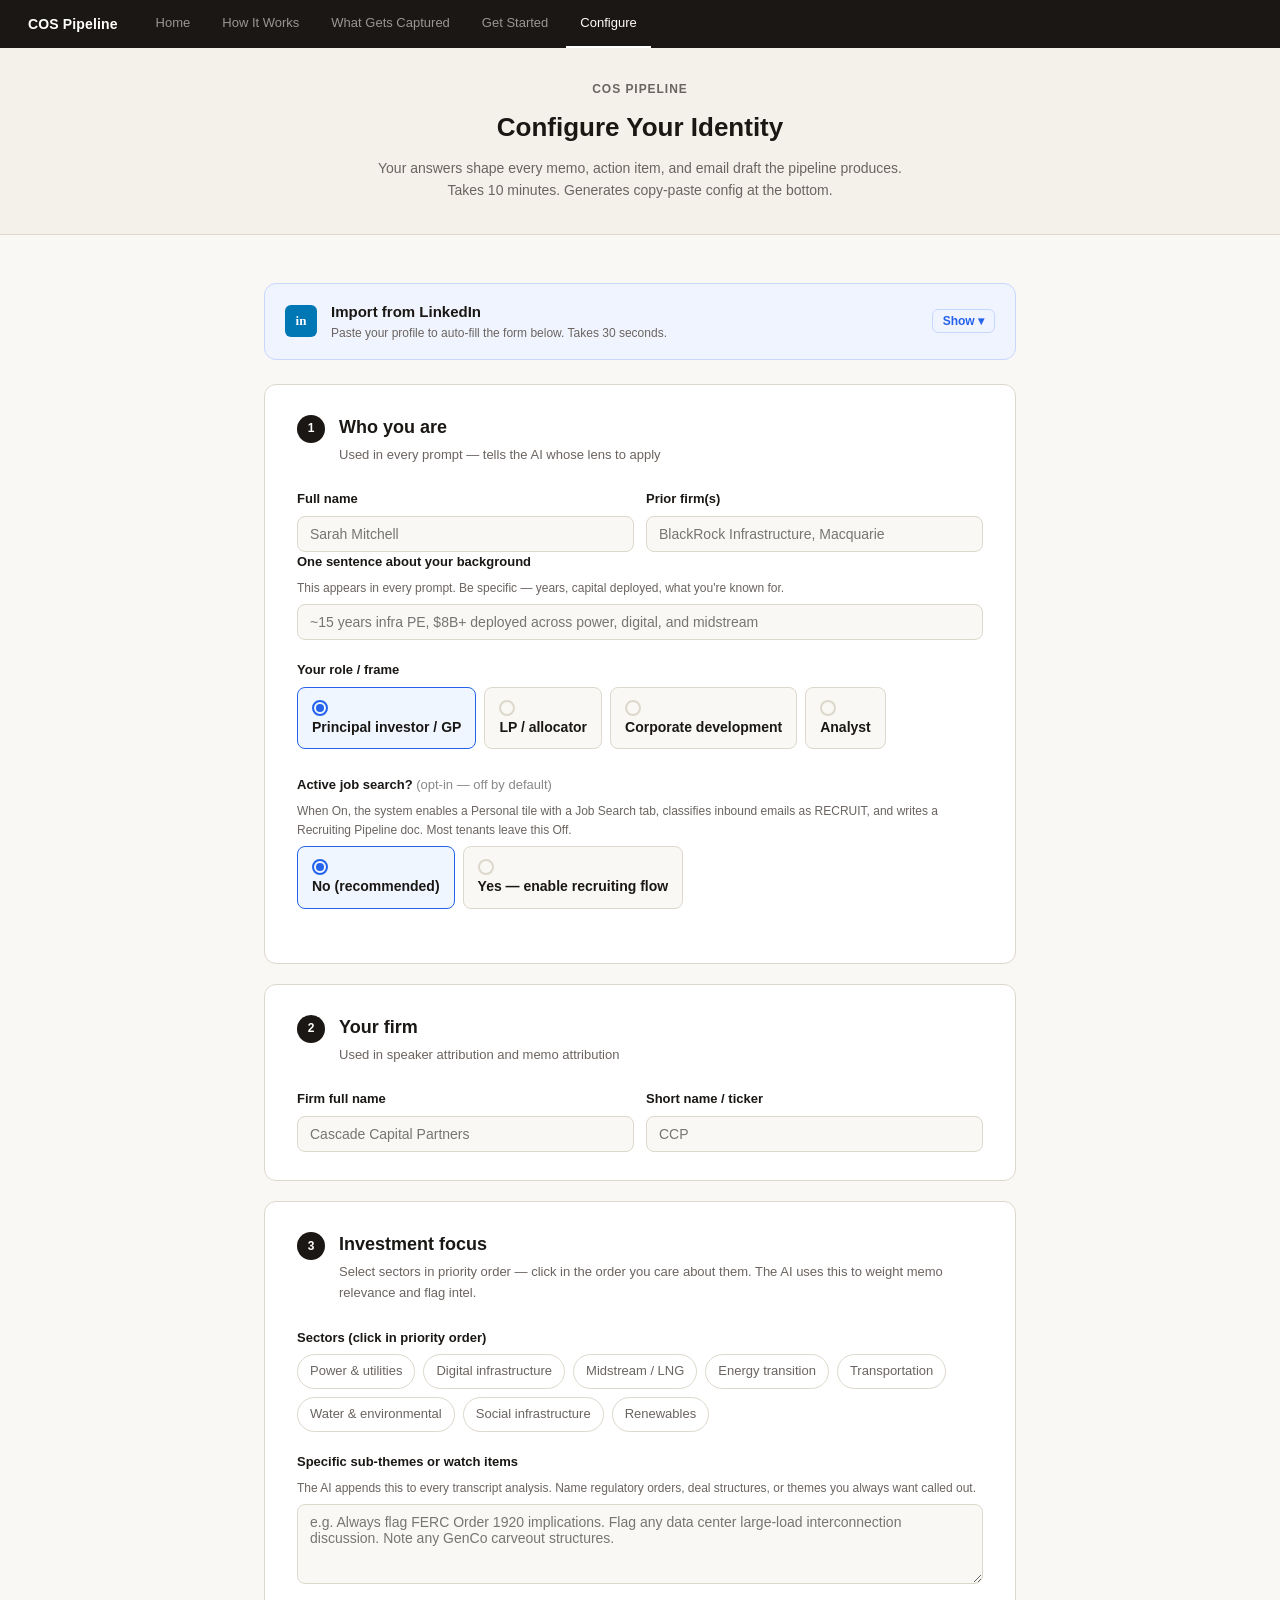
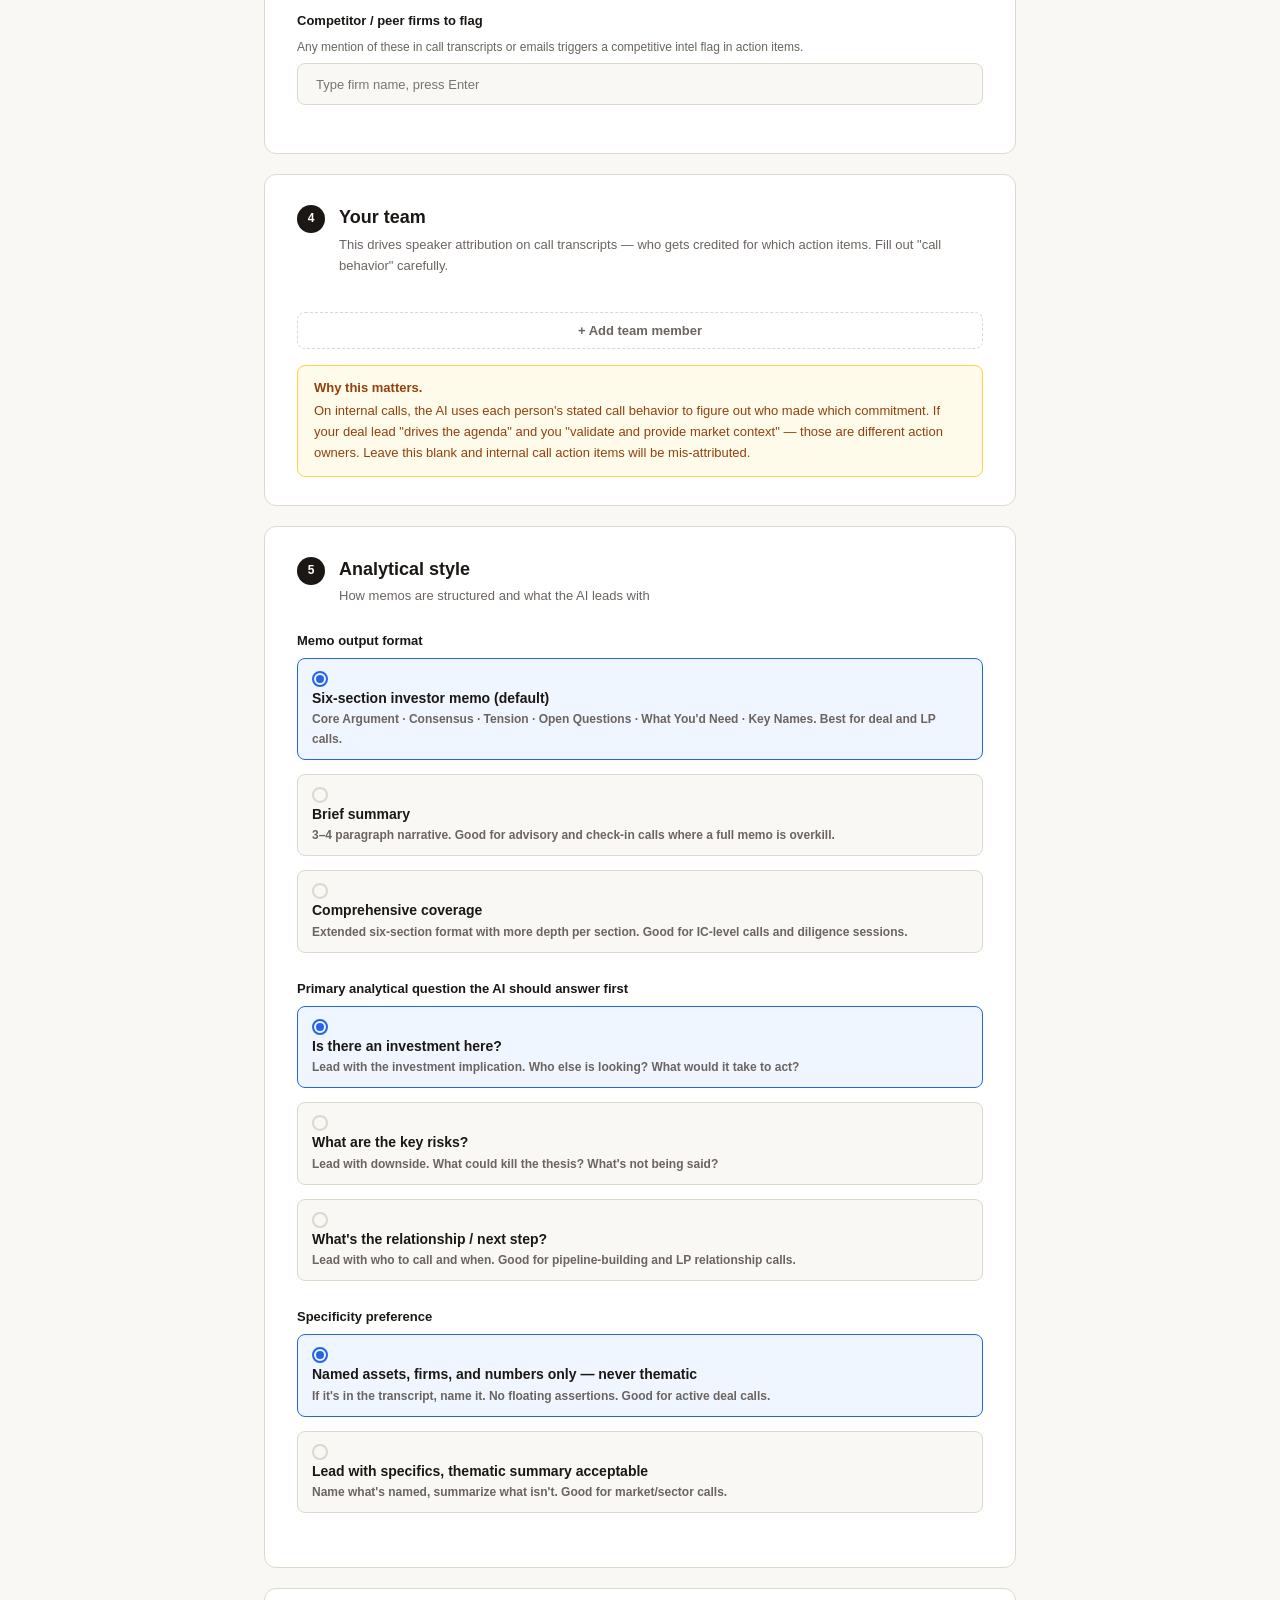
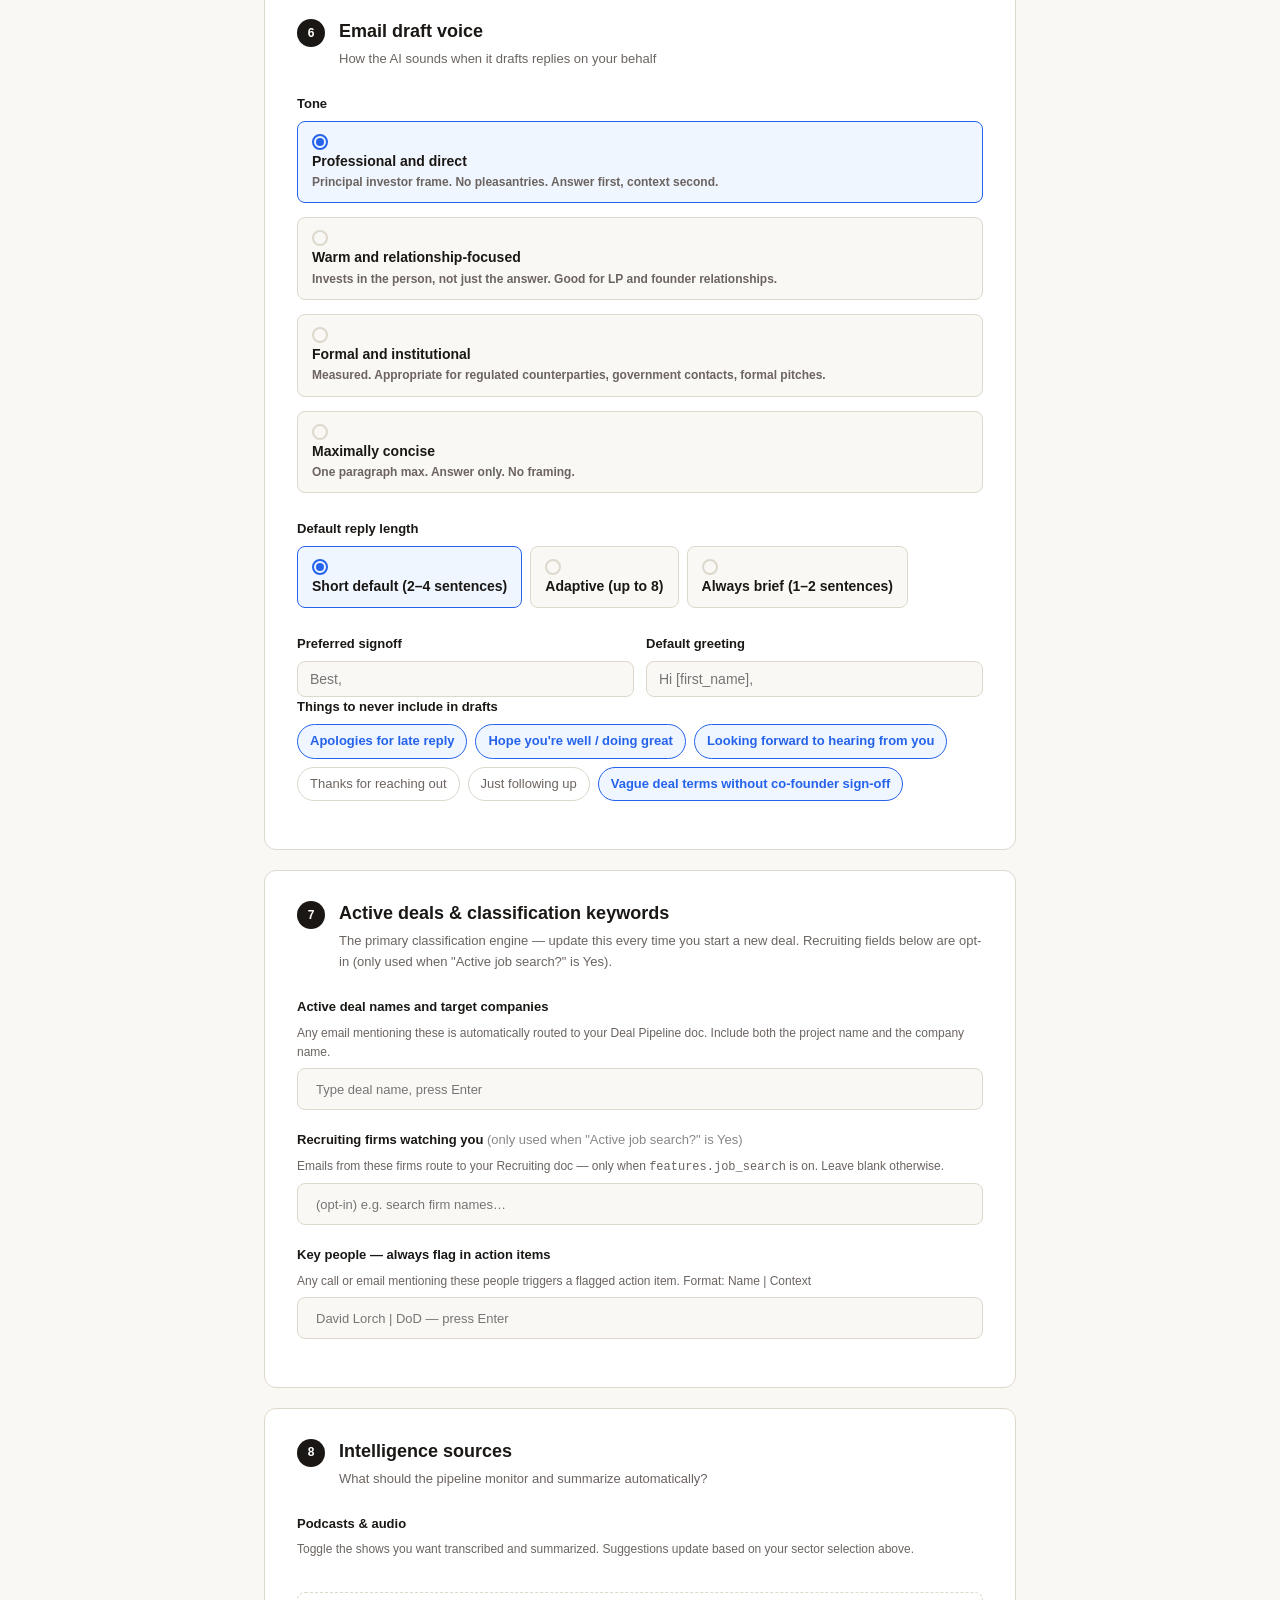
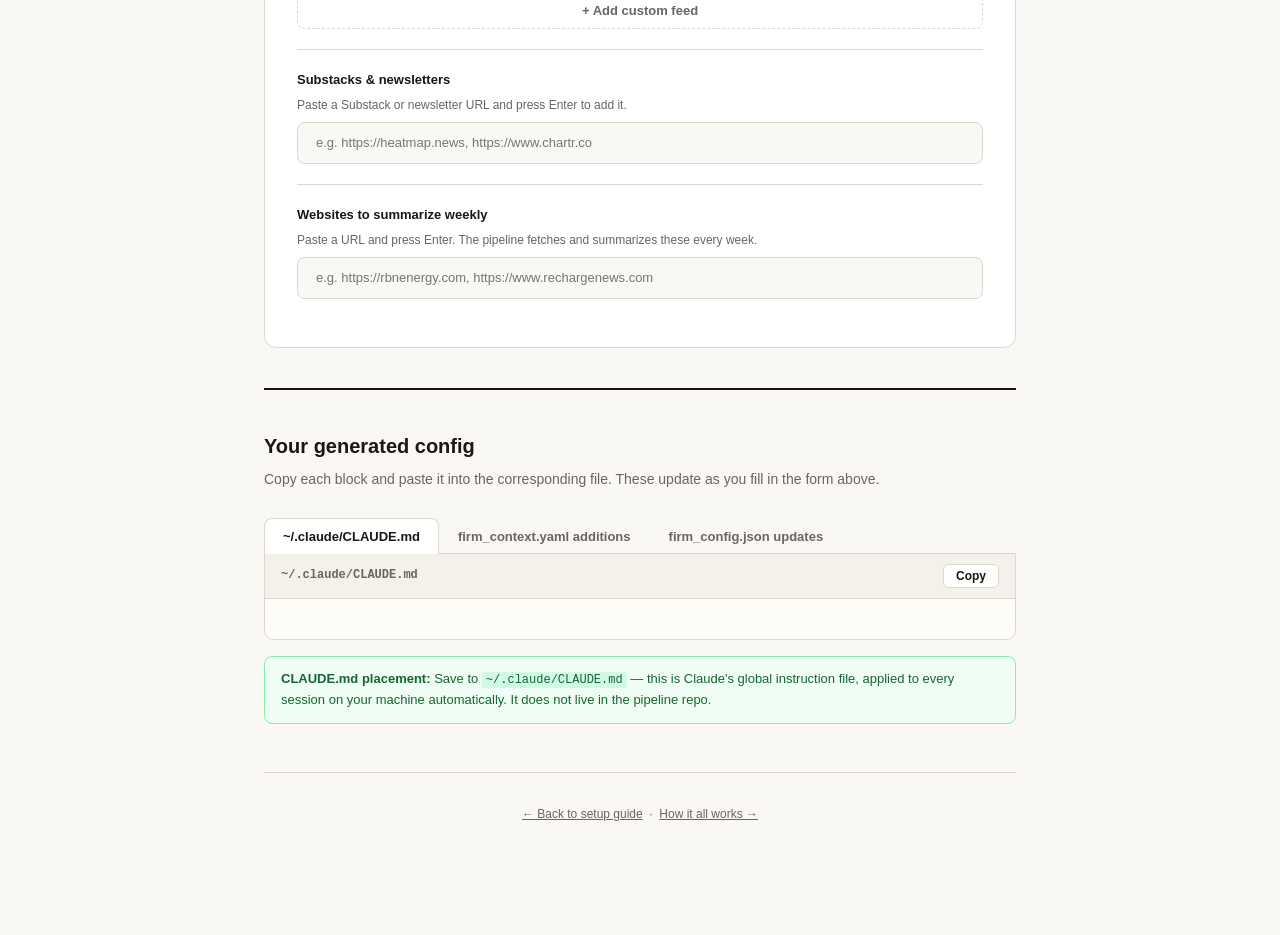
==== commit e69c8bb1: "nav: add What Gets Captured link to configure.html" ====
--- a/docs/configure.html
+++ b/docs/configure.html
@@ -434,6 +434,7 @@
   <a href="index.html" class="nav-brand">COS Pipeline</a>
   <a href="index.html" class="nav-link">Home</a>
   <a href="HOW_IT_ALL_WORKS.html" class="nav-link">How It Works</a>
+  <a href="what_gets_captured.html" class="nav-link">What Gets Captured</a>
   <a href="onboard.html" class="nav-link">Get Started</a>
   <a href="configure.html" class="nav-link active">Configure</a>
 </nav>
@@ -1097,7 +1098,7 @@
   if (!el) return;
   const arr = type === 'newsletter' ? state.newsletterTags : state.websiteTags;
   el.innerHTML = arr.map(v =>
-    `<span class="tag">${v}<span class="tag-remove" onclick="removeUrlTag('${type}','${v.replace(/'/g,"\\'")}')">×</span></span>`
+    `<span class="tag">${v}<span class="tag-remove" onclick="removeUrlTag('${type}','${v.replace(/'/g,"\'")}')">×</span></span>`
   ).join('');
 }
 
@@ -1106,24 +1107,42 @@
 
   ALL_PODCASTS.forEach(pod => {
     if (selectedPodcasts.has(pod.name)) {
-      podLines.push(`  - show: "${pod.name}"\n    rss: "${pod.rss}"\n    enabled: true`);
+      podLines.push(`  - show: "${pod.name}"
+    rss: "${pod.rss}"
+    enabled: true`);
     }
   });
   state.customFeeds.forEach(feed => {
     if (feed.name && feed.rss) {
-      podLines.push(`  - show: "${feed.name}"\n    rss: "${feed.rss}"\n    enabled: true`);
+      podLines.push(`  - show: "${feed.name}"
+    rss: "${feed.rss}"
+    enabled: true`);
     }
   });
 
-  const newsLines = state.newsletterTags.map(u => `  - url: "${u}"`).join('\n');
-  const siteLines = state.websiteTags.map(u => `  - url: "${u}"\n    cadence: weekly`).join('\n');
-
-  let yaml = `intelligence_sources:\n  podcasts:\n`;
-  yaml += podLines.length ? podLines.join('\n') + '\n' : '    # No podcasts selected\n';
-  yaml += `  newsletters:\n`;
-  yaml += newsLines ? newsLines + '\n' : '    # No newsletters added\n';
-  yaml += `  websites:\n`;
-  yaml += siteLines ? siteLines + '\n' : '    # No websites added\n';
+  const newsLines = state.newsletterTags.map(u => `  - url: "${u}"`).join('
+');
+  const siteLines = state.websiteTags.map(u => `  - url: "${u}"
+    cadence: weekly`).join('
+');
+
+  let yaml = `intelligence_sources:
+  podcasts:
+`;
+  yaml += podLines.length ? podLines.join('
+') + '
+' : '    # No podcasts selected
+';
+  yaml += `  newsletters:
+`;
+  yaml += newsLines ? newsLines + '
+' : '    # No newsletters added
+';
+  yaml += `  websites:
+`;
+  yaml += siteLines ? siteLines + '
+' : '    # No websites added
+';
   return yaml;
 }
 
@@ -1201,7 +1220,7 @@
             : state.keypeopleEntries;
   const el = document.getElementById(containerId);
   el.innerHTML = arr.map(v =>
-    `<span class="tag">${v}<span class="tag-remove" onclick="removeTag('${type}', '${v.replace(/'/g,"\\'")}')">×</span></span>`
+    `<span class="tag">${v}<span class="tag-remove" onclick="removeTag('${type}', '${v.replace(/'/g,"\'")}')">×</span></span>`
   ).join('');
 }
 
@@ -1279,19 +1298,24 @@
   const firm    = v('firm-name')  || 'YOUR FIRM';
   const short   = v('firm-short') || 'FIRM';
   const linkedinUrl = v('linkedin-url');
-  const linkedinLine = linkedinUrl ? `\nLinkedIn: ${linkedinUrl}` : '';
+  const linkedinLine = linkedinUrl ? `
+LinkedIn: ${linkedinUrl}` : '';
   const frame   = state.investorFrame;
   const supp    = v('focus-supplement');
   const signoff = v('email-signoff') || 'Best,';
   const greeting= v('email-greeting') || 'Hi [first_name],';
-  const focus   = state.focusItems.map((f, i) => `${i+1}. ${f.value}`).join('\n');
+  const focus   = state.focusItems.map((f, i) => `${i+1}. ${f.value}`).join('
+');
   const peers   = state.peerTags.join(', ');
-  const never   = neverItems().map(n => `    - "${n}"`).join('\n');
+  const never   = neverItems().map(n => `    - "${n}"`).join('
+');
   const kp      = state.keypeopleEntries.map(e => {
     const [nm, ctx] = e.split('|').map(s => s.trim());
     return `- ${nm}${ctx ? ': ' + ctx : ''}`;
-  }).join('\n');
-  const priorLine = prior ? `\nPrior firm(s): ${prior}.` : '';
+  }).join('
+');
+  const priorLine = prior ? `
+Prior firm(s): ${prior}.` : '';
 
   const memoFmt = state.memoFormat === 'brief'
     ? 'Brief summary: 3–4 paragraph narrative. Core argument, key issues, next step.'
@@ -1311,22 +1335,38 @@
 
   const teamLines = state.teamMembers.map(m =>
     m.name ? `- ${m.name} (${m.role || 'team member'})` : ''
-  ).filter(Boolean).join('\n');
+  ).filter(Boolean).join('
+');
 
   const suppSection = supp
-    ? `\n### Sector watch items\n\nAlways flag in memos and action items:\n${supp}\n`
+    ? `
+### Sector watch items
+
+Always flag in memos and action items:
+${supp}
+`
     : '';
 
   const peersSection = peers
-    ? `\n### Peer / competitor firms\n\nFlag any mention of these in intelligence output: ${peers}.\n`
+    ? `
+### Peer / competitor firms
+
+Flag any mention of these in intelligence output: ${peers}.
+`
     : '';
 
   const kpSection = kp
-    ? `\n### Key people — always flag\n\n${kp}\n`
+    ? `
+### Key people — always flag
+
+${kp}
+`
     : '';
 
   const neverSection = neverItems().length
-    ? `  never_include:\n${neverItems().map(n => `    - "${n}"`).join('\n')}`
+    ? `  never_include:
+${neverItems().map(n => `    - "${n}"`).join('
+')}`
     : '';
 
   return `# ${name} — Personal Context
@@ -1371,7 +1411,10 @@
 
 ## YOUR FIRM
 
-${firm} (${short || 'SHORT'}) — infrastructure-focused investment platform.${teamLines ? '\n\nTeam:\n' + teamLines : ''}
+${firm} (${short || 'SHORT'}) — infrastructure-focused investment platform.${teamLines ? '
+
+Team:
+' + teamLines : ''}
 
 ---
 
@@ -1380,8 +1423,10 @@
 - Tone: ${state.emailTone}
 - Length: ${state.emailBrevity}
 - Greeting: ${greeting}
-- Signoff: ${signoff}\\n${name.split(' ')[0] || '[First name]'}
-${neverSection ? '\n' + neverSection : ''}
+- Signoff: ${signoff}
+${name.split(' ')[0] || '[First name]'}
+${neverSection ? '
+' + neverSection : ''}
   always_include:
     - "If sender asked a specific question, answer it directly in the first sentence"
     - "If declining or pushing out a meeting, propose at least one alternative"
@@ -1407,24 +1452,32 @@
   const supp    = v('focus-supplement');
   const signoff = v('email-signoff') || 'Best,';
   const greeting= v('email-greeting') || 'Hi [first_name],';
-  const focus   = state.focusItems.map(f => `    - "${f.value}"`).join('\n');
-  const peers   = state.peerTags.map(p => `  - "${p}"`).join('\n');
+  const focus   = state.focusItems.map(f => `    - "${f.value}"`).join('
+');
+  const peers   = state.peerTags.map(p => `  - "${p}"`).join('
+');
 
   const teamYaml = state.teamMembers.filter(m => m.name).map(m => `  - name: "${m.name}"
     role: "${m.role || ''}"
     background: "${prior || ''}"
     internal_call_role: >
-      ${m.behavior}`).join('\n');
+      ${m.behavior}`).join('
+');
 
   const kpYaml = state.keypeopleEntries.map(e => {
     const [nm, ctx] = e.split('|').map(s => s.trim());
-    return `  - name: "${nm}"\n    context: "${ctx || ''}"\n    flag_in_actions: true`;
-  }).join('\n');
-
-  const neverYaml = neverItems().map(n => `    - "${n}"`).join('\n');
+    return `  - name: "${nm}"
+    context: "${ctx || ''}"
+    flag_in_actions: true`;
+  }).join('
+');
+
+  const neverYaml = neverItems().map(n => `    - "${n}"`).join('
+');
 
   const owners = [name.split(' ')[0], ...state.teamMembers.filter(m=>m.name).map(m=>m.name.split(' ')[0])]
-    .filter(Boolean).map(n => `  - "${n}"`).join('\n');
+    .filter(Boolean).map(n => `  - "${n}"`).join('
+');
 
   return `# ── INTELLIGENCE SOURCES ─────────────────────────────────────────
 ${genIntelligenceSourcesYaml()}
@@ -1483,7 +1536,8 @@
 # ── DRAFT VOICE ───────────────────────────────────────────────────
 draft_voice:
   tone: "${state.emailTone}"
-  preferred_signoff: "${signoff}\\n${name.split(' ')[0] || '[Name]'}"
+  preferred_signoff: "${signoff}
+${name.split(' ')[0] || '[Name]'}"
   default_greeting: "${greeting}"
   brevity: "${state.emailBrevity}"
   always_include:
@@ -1495,7 +1549,8 @@
 
 # ── ANALYTICAL DEFAULTS ────────────────────────────────────────────
 prompt_overrides:
-  memo_focus_supplement: "${supp.replace(/\n/g, ' ')}"`;
+  memo_focus_supplement: "${supp.replace(/
+/g, ' ')}"`;
 }
 
 function genFirmConfigJson() {
@@ -1504,7 +1559,8 @@
   const dealLine = deals
     .map(d => `"${d.toLowerCase()}"`)
     .concat(['"term sheet"','"loi"','"nda"','"diligence"','"ic memo"','"bid"','"proposal"'])
-    .join(',\n    ');
+    .join(',
+    ');
 
   // Recruit keywords only emitted when job_search is on (scope A: recruiting
   // is opt-in; off by default produces a cleaner config and skips RECRUIT
@@ -1521,7 +1577,8 @@
   const recLine = recruits
     .map(r => `"${r.toLowerCase()}"`)
     .concat(['"interview"','"role"','"opportunity"','"resume"','"cv"','"offer"','"comp"','"compensation"','"headhunter"','"recruiter"'])
-    .join(',\n    ');
+    .join(',
+    ');
 
   return `{
   "deal_keywords": [
@@ -1549,7 +1606,8 @@
   const result = {};
 
   // Name: first line that looks like a name (2-4 words, no special chars)
-  const lines = text.split('\n').map(l => l.trim()).filter(Boolean);
+  const lines = text.split('
+').map(l => l.trim()).filter(Boolean);
   for (const line of lines.slice(0, 10)) {
     if (/^[A-Z][a-z]+ [A-Z][a-z]+( [A-Z][a-z]+)?$/.test(line)) {
       result.name = line; break;
@@ -1576,7 +1634,8 @@
   }
 
   // Current firm: look for headline-style "Title at Firm" or first "at X" near top
-  const atFirm = text.match(/(?:at|@)\s+([A-Z][A-Za-z &,\.]+?)(?:\n|$|·|\|)/m);
+  const atFirm = text.match(/(?:at|@)\s+([A-Z][A-Za-z &,\.]+?)(?:
+|$|·|\|)/m);
   if (atFirm) result.currentFirm = atFirm[1].trim();
 
   // Prior firms: look for company names in experience section
@@ -1596,13 +1655,13 @@
 
   // Investor frame
   const lower = text.toLowerCase();
-  if (/\b(managing director|managing partner|gp|general partner|co-founder|partner)\b/.test(lower)) {
+  if (/(managing director|managing partner|gp|general partner|co-founder|partner)/.test(lower)) {
     result.investorFrame = 'principal investor';
-  } else if (/\b(lp|limited partner|pension|endowment|sovereign|allocat)\b/.test(lower)) {
+  } else if (/(lp|limited partner|pension|endowment|sovereign|allocat)/.test(lower)) {
     result.investorFrame = 'LP / allocator';
-  } else if (/\b(analyst|associate|vp|vice president)\b/.test(lower)) {
+  } else if (/(analyst|associate|vp|vice president)/.test(lower)) {
     result.investorFrame = 'analyst';
-  } else if (/\b(corporate dev|corp dev|m&a|business development)\b/.test(lower)) {
+  } else if (/(corporate dev|corp dev|m&a|business development)/.test(lower)) {
     result.investorFrame = 'corporate development';
   }
 
@@ -1763,7 +1822,9 @@
       const data = await resp.json();
       const raw = data.content[0].text.trim();
       // Strip markdown code fences if present
-      const cleaned = raw.replace(/^```(?:json)?\n?/, '').replace(/\n?```$/, '').trim();
+      const cleaned = raw.replace(/^```(?:json)?
+?/, '').replace(/
+?```$/, '').trim();
       const parsed = JSON.parse(cleaned);
 
       // Apply AI results (override heuristics where AI is more confident)
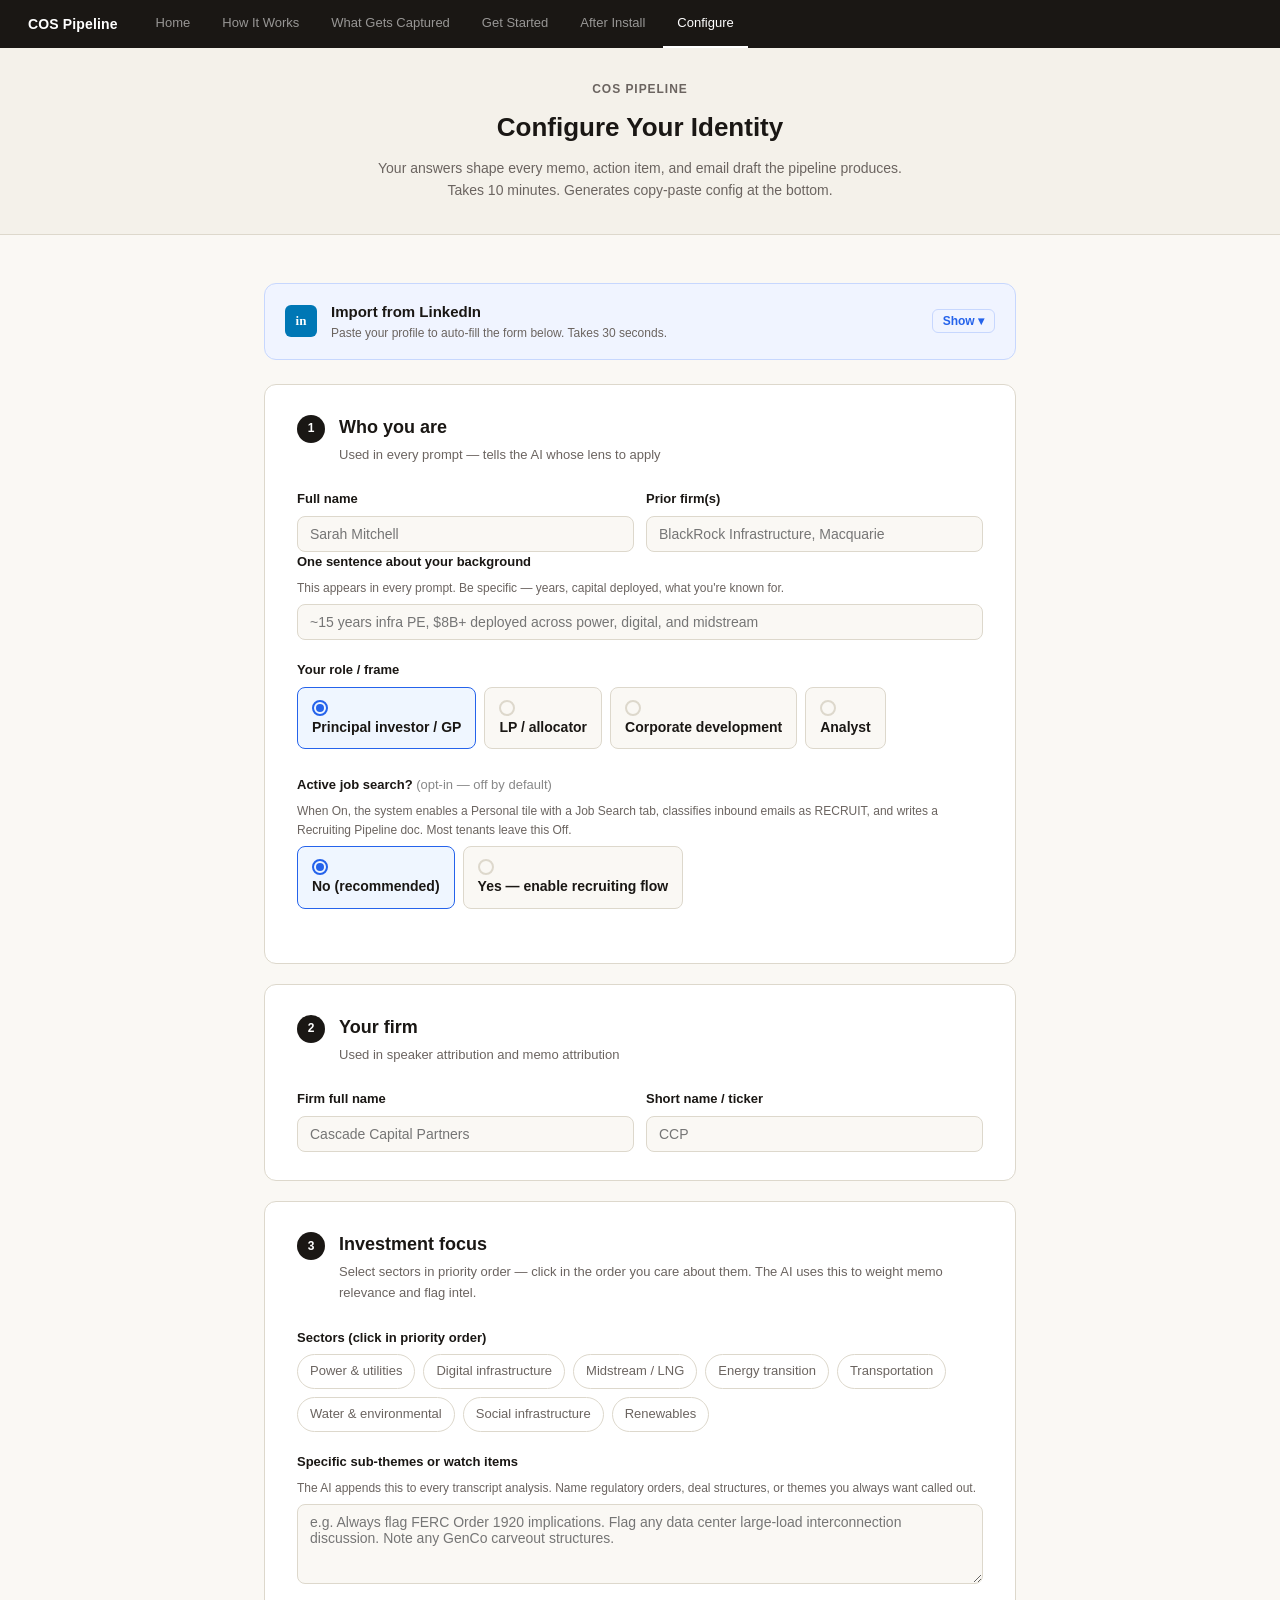
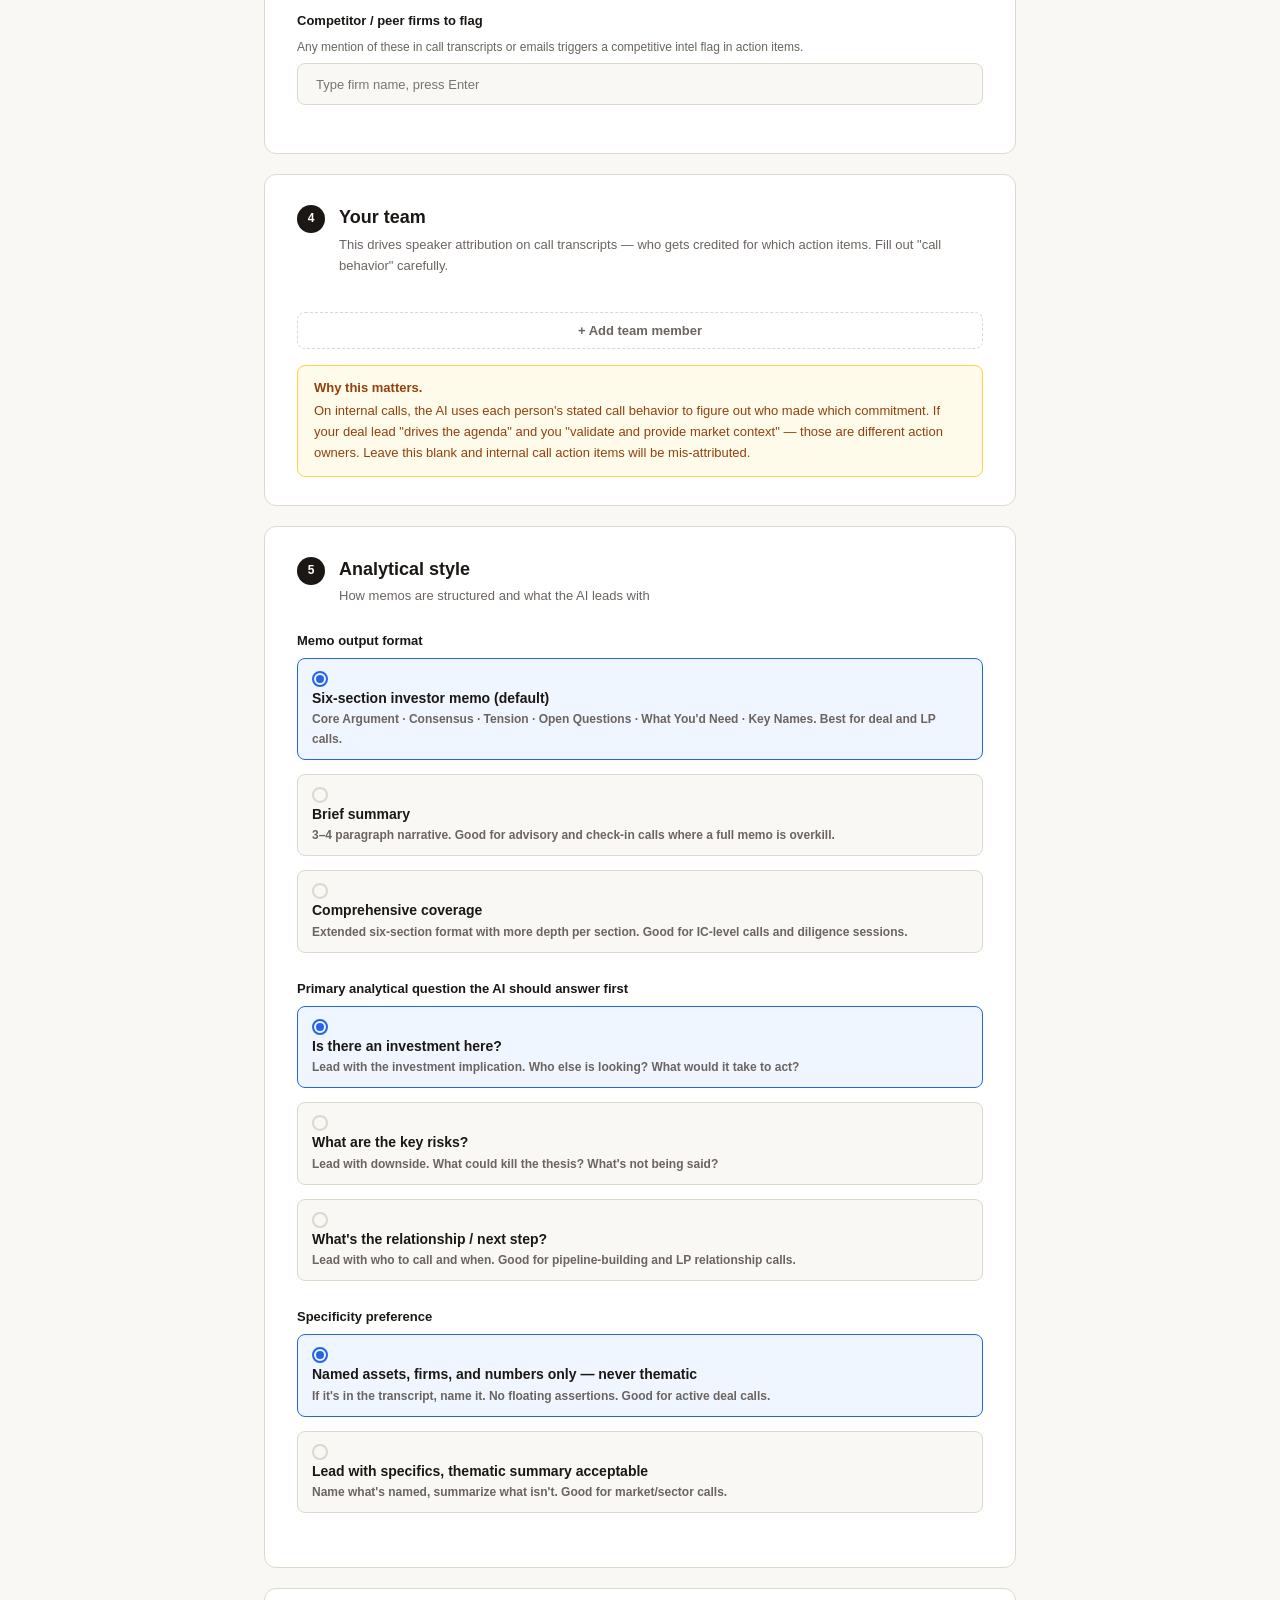
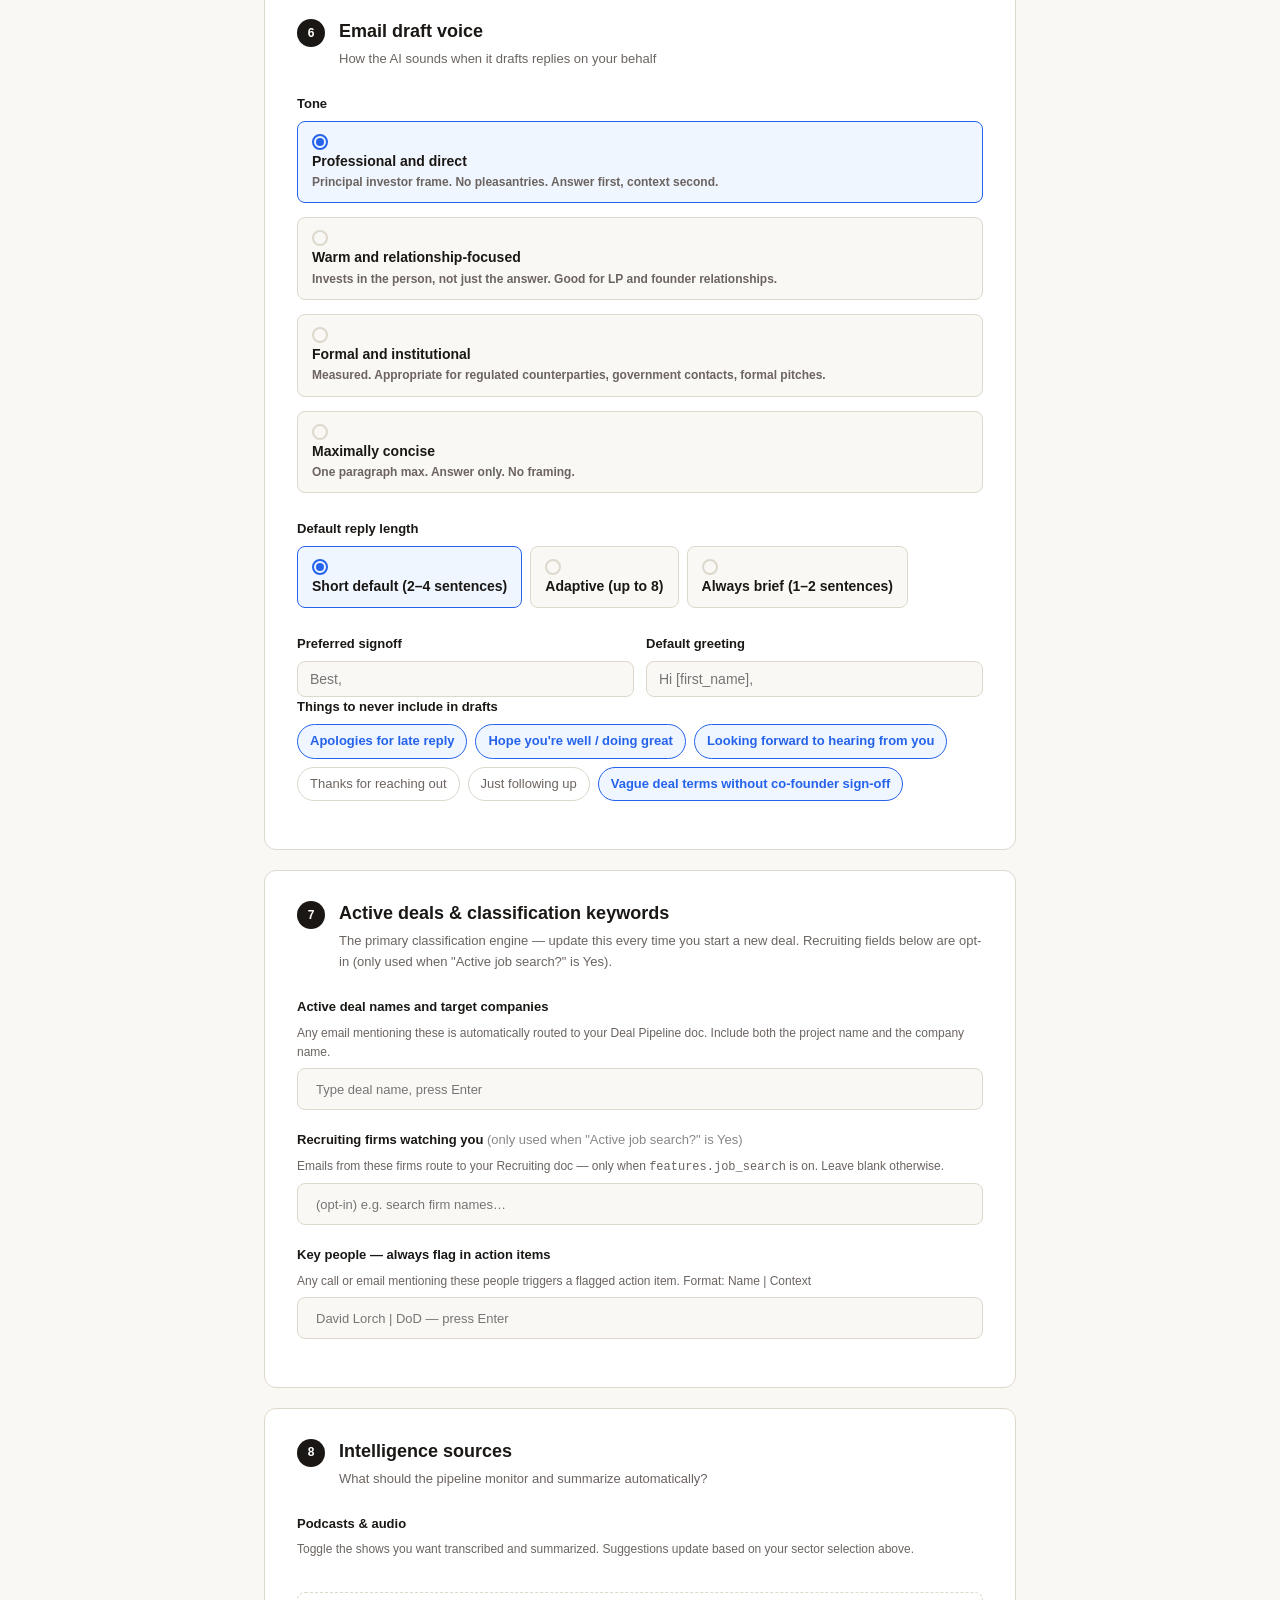
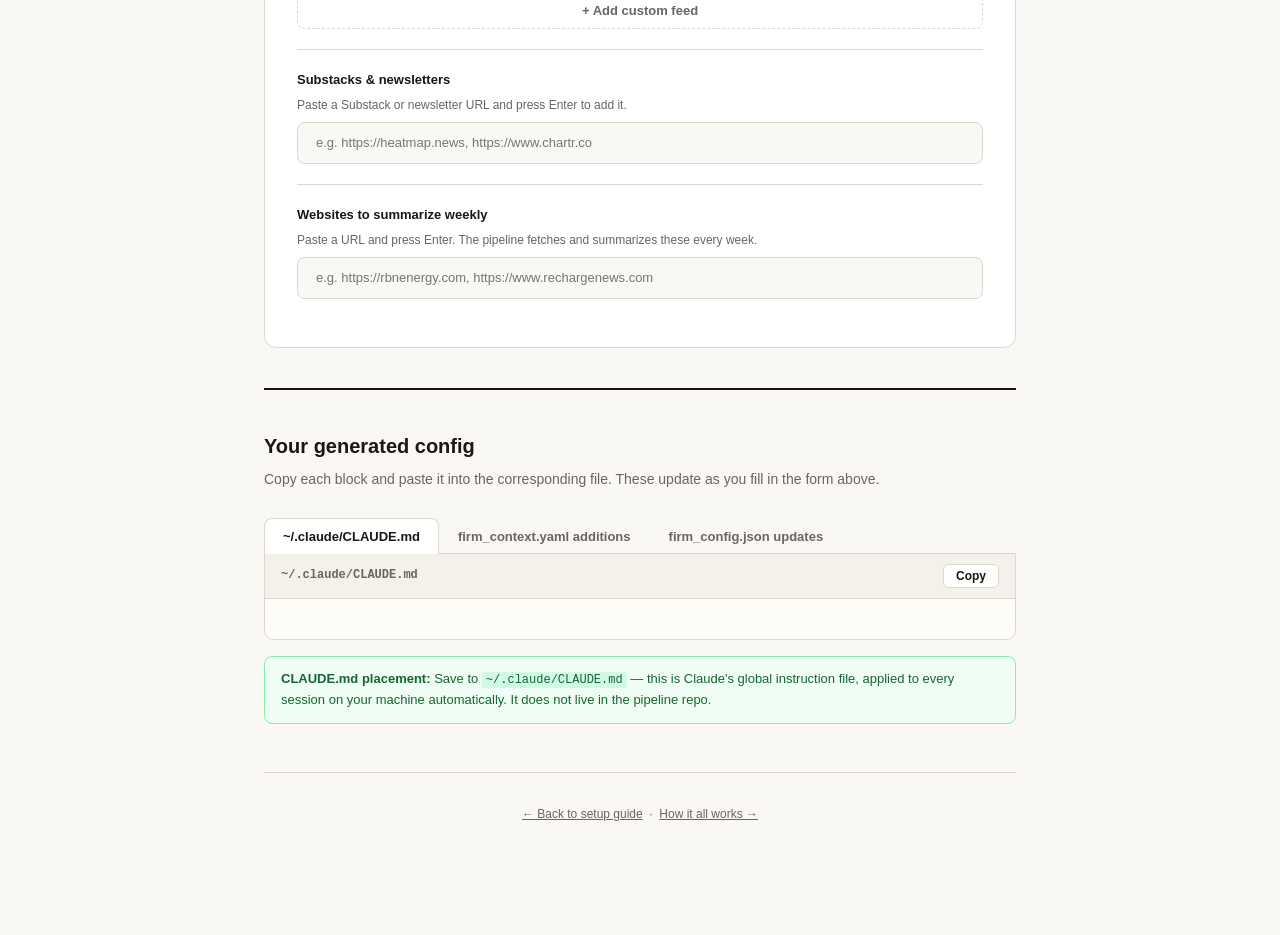
==== commit f3c3981d: "nav: add After Install link to configure.html" ====
--- a/docs/configure.html
+++ b/docs/configure.html
@@ -436,6 +436,7 @@
   <a href="HOW_IT_ALL_WORKS.html" class="nav-link">How It Works</a>
   <a href="what_gets_captured.html" class="nav-link">What Gets Captured</a>
   <a href="onboard.html" class="nav-link">Get Started</a>
+  <a href="after_install.html" class="nav-link">After Install</a>
   <a href="configure.html" class="nav-link active">Configure</a>
 </nav>
 
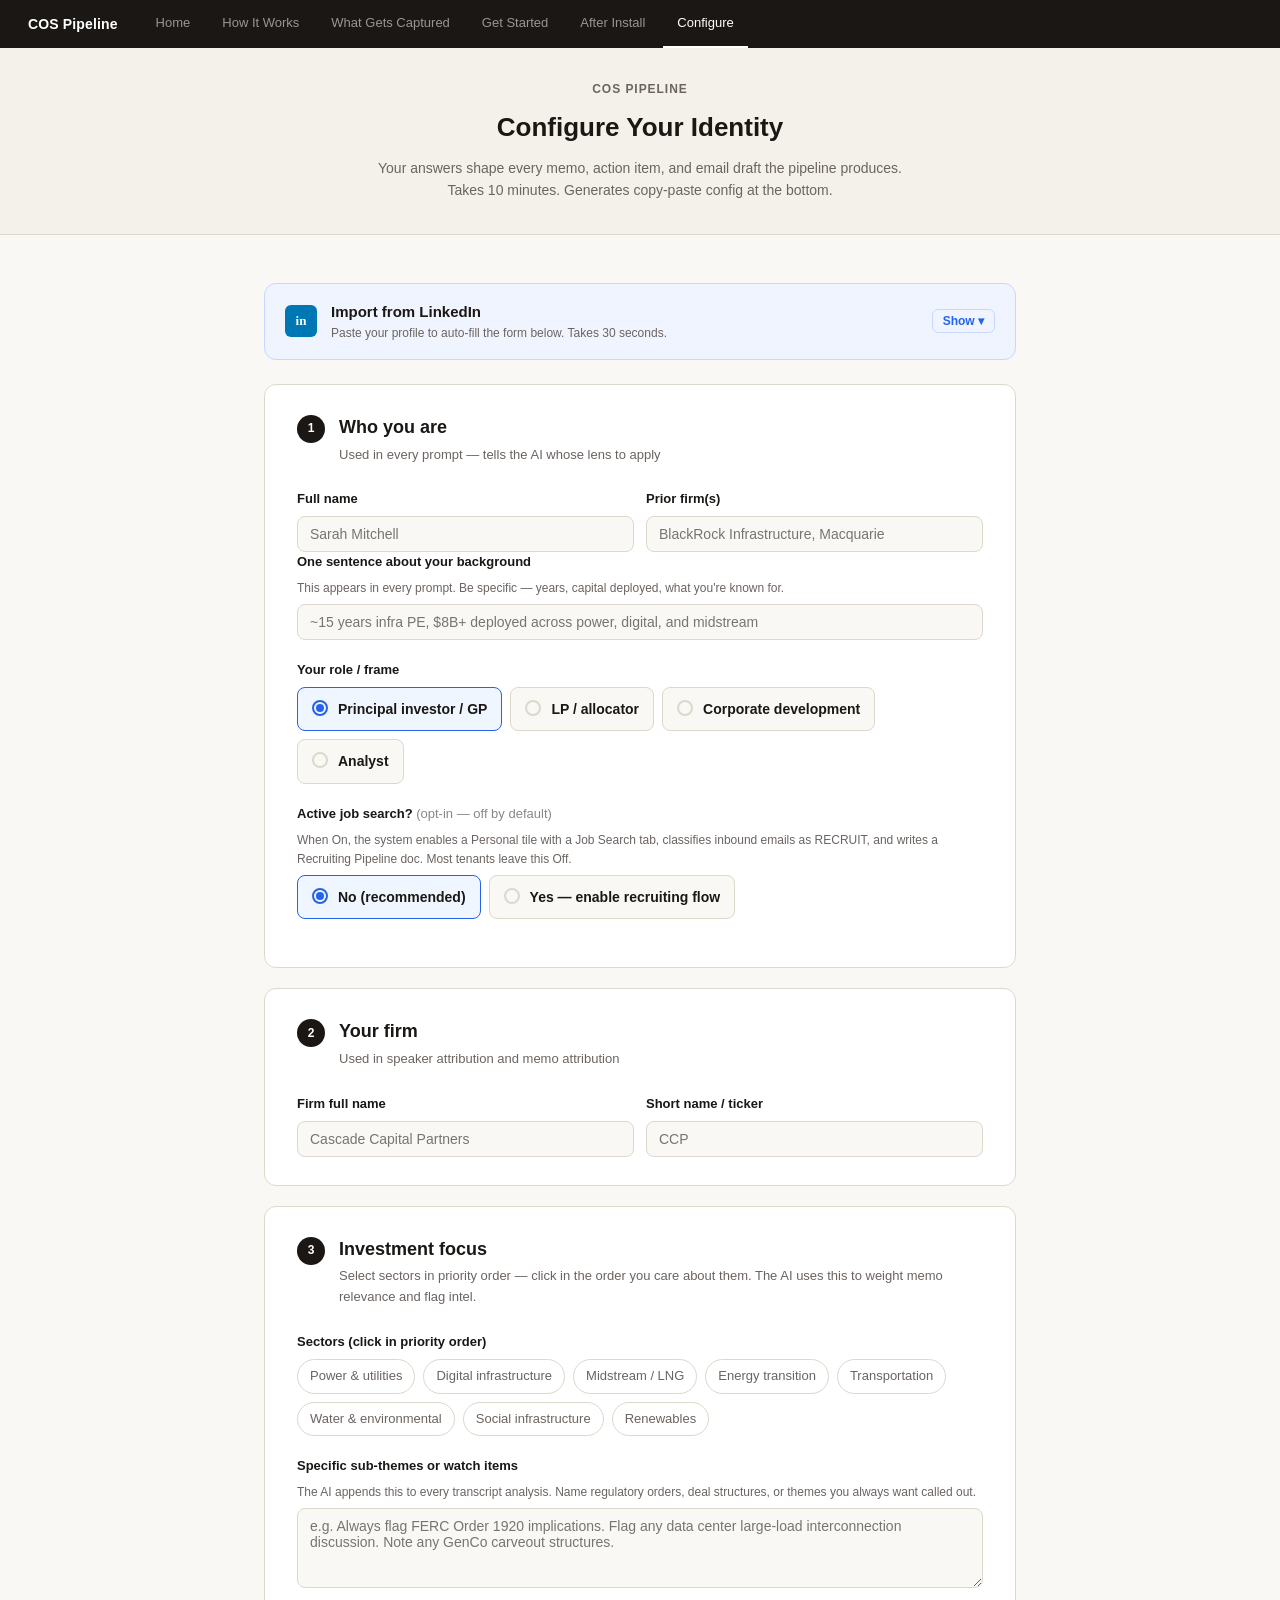
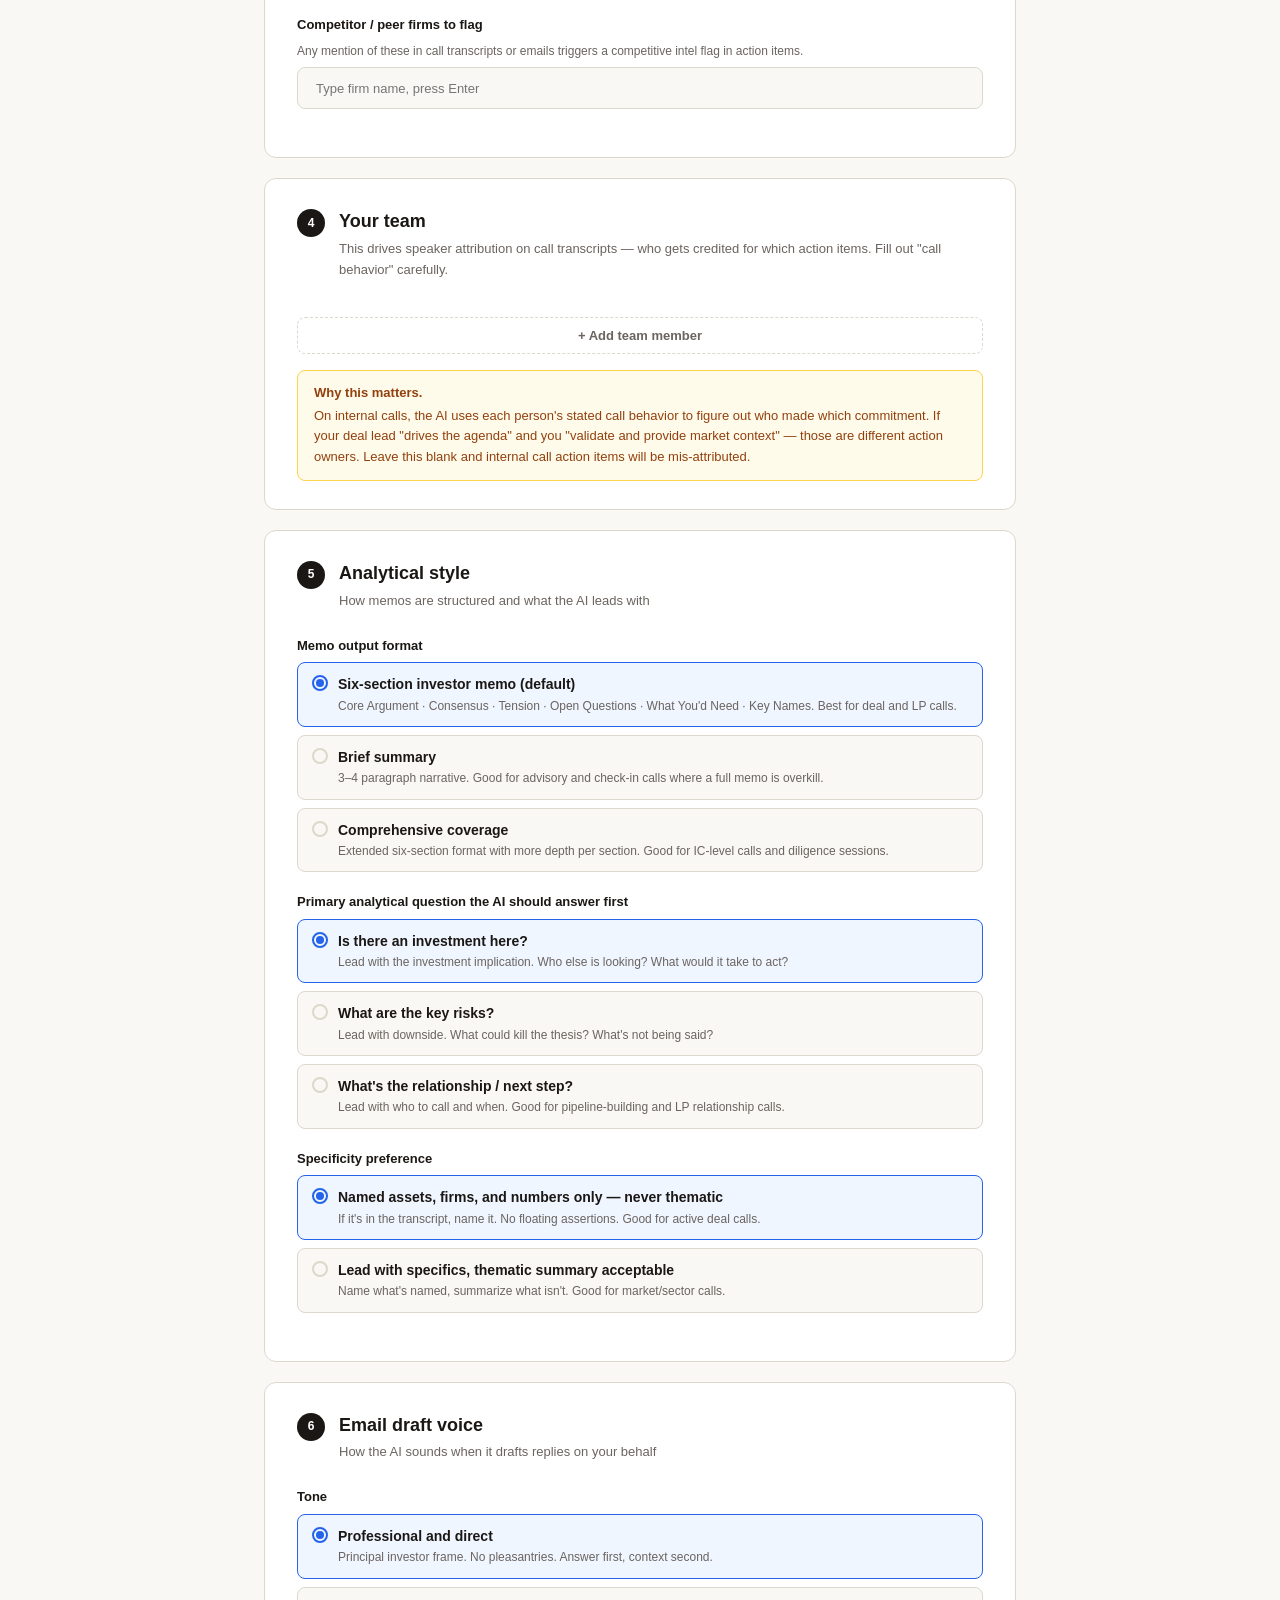
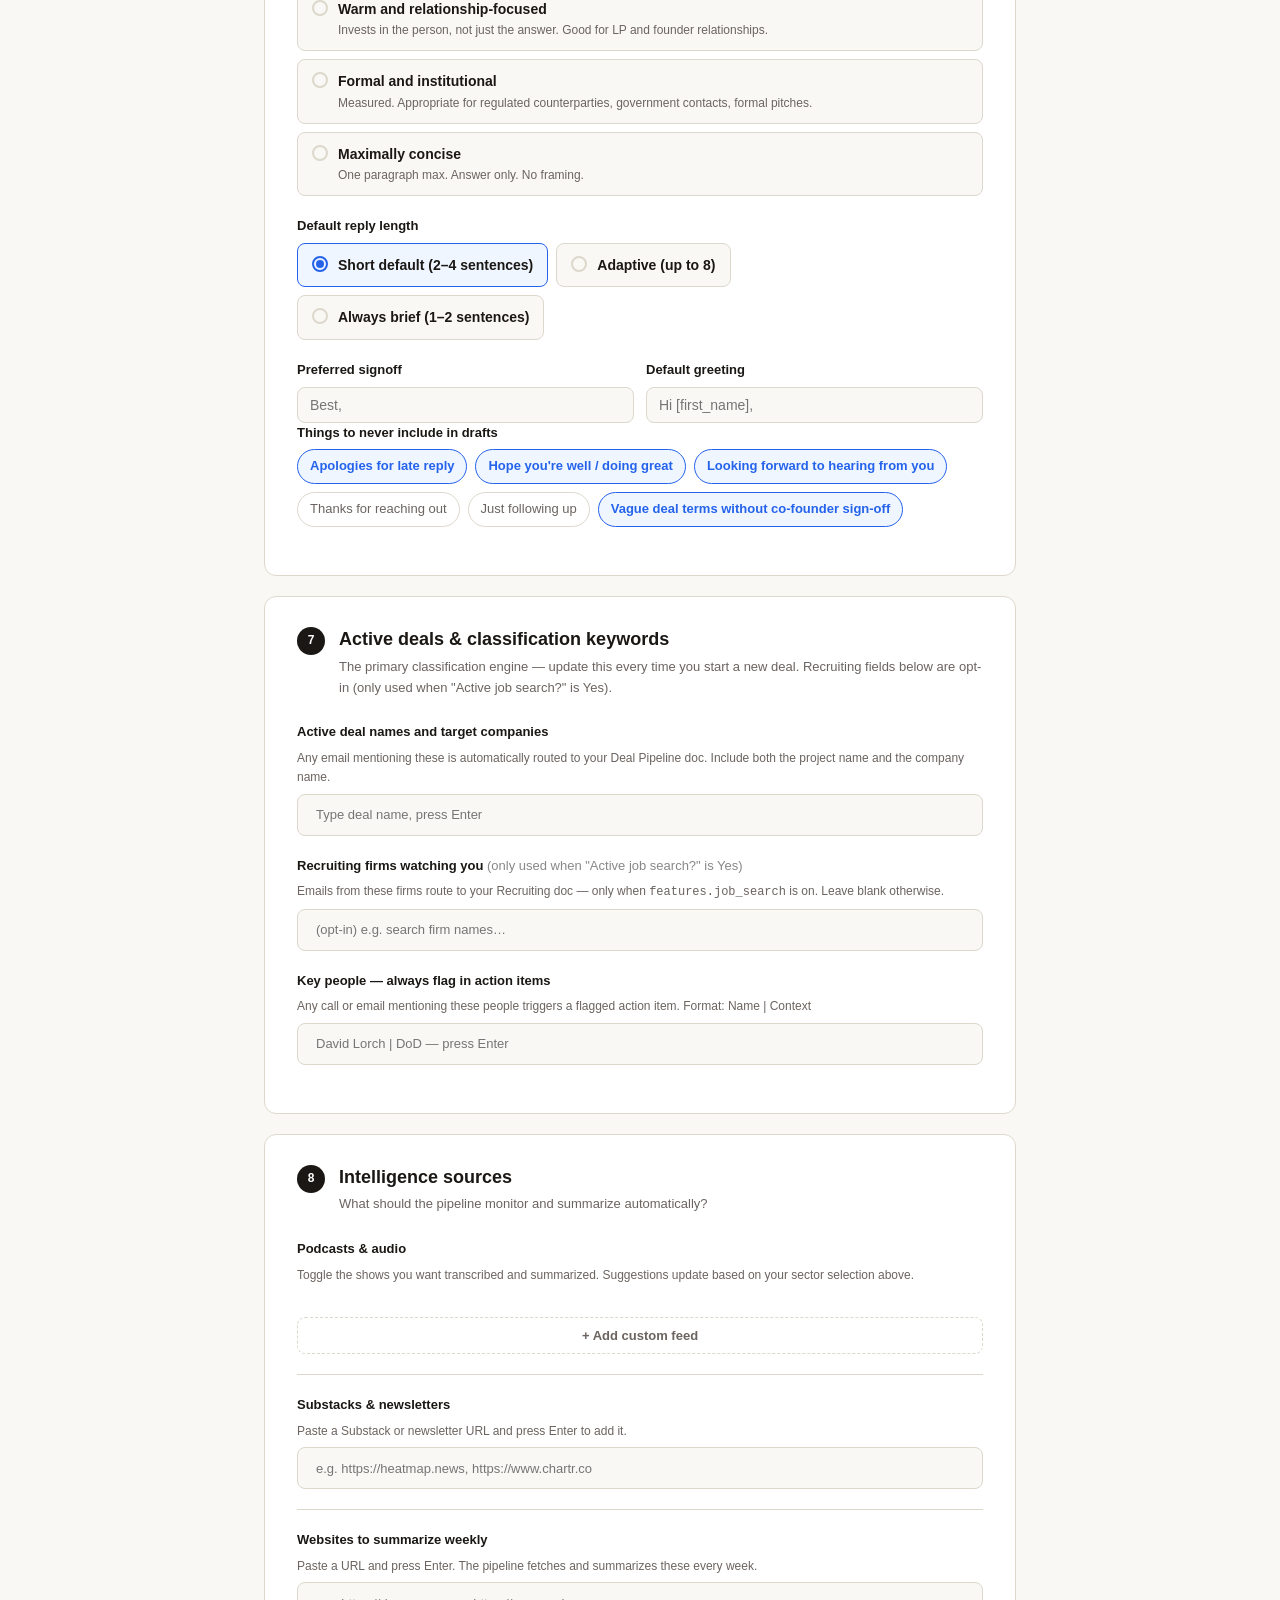
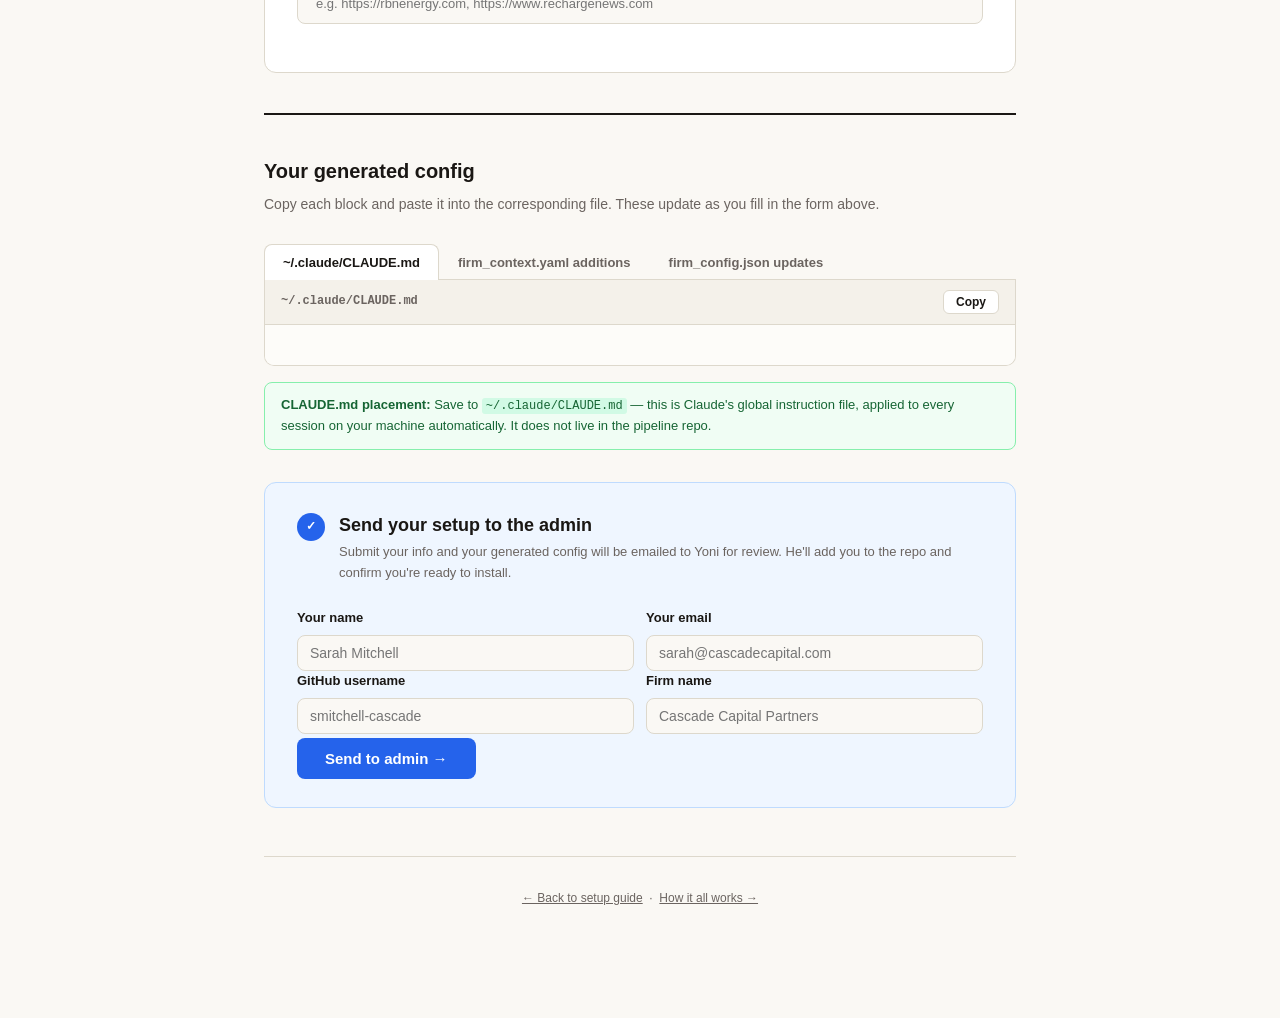
==== commit 22b12b4b: "Fix radio option clicks and add submit button to configure wizard - Convert radio-option <label> to " ====
--- a/docs/configure.html
+++ b/docs/configure.html
@@ -306,6 +306,10 @@
   }
   .footer a { color: var(--muted); }
 
+
+  /* ── Fix: inner icon elements should not catch clicks ── */
+  .radio-dot, .chip-order, .podcast-toggle { pointer-events: none; }
+
   @media (max-width: 600px) {
     .section { padding: 20px; }
     .field-row { flex-direction: column; }
@@ -531,26 +535,22 @@
     <div class="field">
       <label>Your role / frame</label>
       <div class="radio-group inline" id="investor-frame">
-        <label class="radio-option selected" onclick="selectRadio('investor-frame', this, 'principal investor')">
-          <input type="radio" name="frame" value="principal investor" checked>
+        <div class="radio-option selected" onclick="selectRadio('investor-frame', this, 'principal investor')">
           <div class="radio-dot"></div>
           <div><div class="radio-label">Principal investor / GP</div></div>
-        </label>
-        <label class="radio-option" onclick="selectRadio('investor-frame', this, 'LP / allocator')">
-          <input type="radio" name="frame" value="LP / allocator">
+        </div>
+        <div class="radio-option" onclick="selectRadio('investor-frame', this, 'LP / allocator')">
           <div class="radio-dot"></div>
           <div><div class="radio-label">LP / allocator</div></div>
-        </label>
-        <label class="radio-option" onclick="selectRadio('investor-frame', this, 'corporate development')">
-          <input type="radio" name="frame" value="corporate development">
+        </div>
+        <div class="radio-option" onclick="selectRadio('investor-frame', this, 'corporate development')">
           <div class="radio-dot"></div>
           <div><div class="radio-label">Corporate development</div></div>
-        </label>
-        <label class="radio-option" onclick="selectRadio('investor-frame', this, 'analyst')">
-          <input type="radio" name="frame" value="analyst">
+        </div>
+        <div class="radio-option" onclick="selectRadio('investor-frame', this, 'analyst')">
           <div class="radio-dot"></div>
           <div><div class="radio-label">Analyst</div></div>
-        </label>
+        </div>
       </div>
     </div>
 
@@ -558,16 +558,14 @@
       <label>Active job search? <span style="color:#888;font-weight:400">(opt-in — off by default)</span></label>
       <div class="hint">When On, the system enables a Personal tile with a Job Search tab, classifies inbound emails as RECRUIT, and writes a Recruiting Pipeline doc. Most tenants leave this Off.</div>
       <div class="radio-group inline" id="job-search">
-        <label class="radio-option selected" onclick="selectRadio('job-search', this, 'false')">
-          <input type="radio" name="jobsearch" value="false" checked>
+        <div class="radio-option selected" onclick="selectRadio('job-search', this, 'false')">
           <div class="radio-dot"></div>
           <div><div class="radio-label">No (recommended)</div></div>
-        </label>
-        <label class="radio-option" onclick="selectRadio('job-search', this, 'true')">
-          <input type="radio" name="jobsearch" value="true">
+        </div>
+        <div class="radio-option" onclick="selectRadio('job-search', this, 'true')">
           <div class="radio-dot"></div>
           <div><div class="radio-label">Yes — enable recruiting flow</div></div>
-        </label>
+        </div>
       </div>
     </div>
   </div>
@@ -665,82 +663,74 @@
     <div class="field">
       <label>Memo output format</label>
       <div class="radio-group" id="memo-format">
-        <label class="radio-option selected" onclick="selectRadio('memo-format', this, 'sixsection')">
-          <input type="radio" name="memoformat" checked>
+        <div class="radio-option selected" onclick="selectRadio('memo-format', this, 'sixsection')">
           <div class="radio-dot"></div>
           <div>
             <div class="radio-label">Six-section investor memo (default)</div>
             <div class="radio-desc">Core Argument · Consensus · Tension · Open Questions · What You'd Need · Key Names. Best for deal and LP calls.</div>
           </div>
-        </label>
-        <label class="radio-option" onclick="selectRadio('memo-format', this, 'brief')">
-          <input type="radio" name="memoformat">
+        </div>
+        <div class="radio-option" onclick="selectRadio('memo-format', this, 'brief')">
           <div class="radio-dot"></div>
           <div>
             <div class="radio-label">Brief summary</div>
             <div class="radio-desc">3–4 paragraph narrative. Good for advisory and check-in calls where a full memo is overkill.</div>
           </div>
-        </label>
-        <label class="radio-option" onclick="selectRadio('memo-format', this, 'comprehensive')">
-          <input type="radio" name="memoformat">
+        </div>
+        <div class="radio-option" onclick="selectRadio('memo-format', this, 'comprehensive')">
           <div class="radio-dot"></div>
           <div>
             <div class="radio-label">Comprehensive coverage</div>
             <div class="radio-desc">Extended six-section format with more depth per section. Good for IC-level calls and diligence sessions.</div>
           </div>
-        </label>
+        </div>
       </div>
     </div>
 
     <div class="field">
       <label>Primary analytical question the AI should answer first</label>
       <div class="radio-group" id="primary-question">
-        <label class="radio-option selected" onclick="selectRadio('primary-question', this, 'investment')">
-          <input type="radio" name="primq" checked>
+        <div class="radio-option selected" onclick="selectRadio('primary-question', this, 'investment')">
           <div class="radio-dot"></div>
           <div>
             <div class="radio-label">Is there an investment here?</div>
             <div class="radio-desc">Lead with the investment implication. Who else is looking? What would it take to act?</div>
           </div>
-        </label>
-        <label class="radio-option" onclick="selectRadio('primary-question', this, 'risk')">
-          <input type="radio" name="primq">
+        </div>
+        <div class="radio-option" onclick="selectRadio('primary-question', this, 'risk')">
           <div class="radio-dot"></div>
           <div>
             <div class="radio-label">What are the key risks?</div>
             <div class="radio-desc">Lead with downside. What could kill the thesis? What's not being said?</div>
           </div>
-        </label>
-        <label class="radio-option" onclick="selectRadio('primary-question', this, 'relationship')">
-          <input type="radio" name="primq">
+        </div>
+        <div class="radio-option" onclick="selectRadio('primary-question', this, 'relationship')">
           <div class="radio-dot"></div>
           <div>
             <div class="radio-label">What's the relationship / next step?</div>
             <div class="radio-desc">Lead with who to call and when. Good for pipeline-building and LP relationship calls.</div>
           </div>
-        </label>
+        </div>
       </div>
     </div>
 
     <div class="field">
       <label>Specificity preference</label>
       <div class="radio-group" id="specificity">
-        <label class="radio-option selected" onclick="selectRadio('specificity', this, 'strict')">
-          <input type="radio" name="spec" checked>
+        <div class="radio-option selected" onclick="selectRadio('specificity', this, 'strict')">
           <div class="radio-dot"></div>
           <div>
             <div class="radio-label">Named assets, firms, and numbers only — never thematic</div>
             <div class="radio-desc">If it's in the transcript, name it. No floating assertions. Good for active deal calls.</div>
           </div>
-        </label>
-        <label class="radio-option" onclick="selectRadio('specificity', this, 'mixed')">
-          <input type="radio" name="spec">
+        </div>
+        <div class="radio-option" onclick="selectRadio('specificity', this, 'mixed')">
           <div class="radio-dot"></div>
           <div>
             <div class="radio-label">Lead with specifics, thematic summary acceptable</div>
             <div class="radio-desc">Name what's named, summarize what isn't. Good for market/sector calls.</div>
           </div>
-        </label>
+        </div>
       </div>
     </div>
   </div>
@@ -758,59 +748,52 @@
     <div class="field">
       <label>Tone</label>
       <div class="radio-group" id="email-tone">
-        <label class="radio-option selected" onclick="selectRadio('email-tone', this, 'professional, direct, principal-investor frame — no fluff')">
-          <input type="radio" name="tone" checked>
+        <div class="radio-option selected" onclick="selectRadio('email-tone', this, 'professional, direct, principal-investor frame — no fluff')">
           <div class="radio-dot"></div>
           <div>
             <div class="radio-label">Professional and direct</div>
             <div class="radio-desc">Principal investor frame. No pleasantries. Answer first, context second.</div>
           </div>
-        </label>
-        <label class="radio-option" onclick="selectRadio('email-tone', this, 'warm, relationship-focused, senior professional')">
-          <input type="radio" name="tone">
+        </div>
+        <div class="radio-option" onclick="selectRadio('email-tone', this, 'warm, relationship-focused, senior professional')">
           <div class="radio-dot"></div>
           <div>
             <div class="radio-label">Warm and relationship-focused</div>
             <div class="radio-desc">Invests in the person, not just the answer. Good for LP and founder relationships.</div>
           </div>
-        </label>
-        <label class="radio-option" onclick="selectRadio('email-tone', this, 'formal, measured, institutional')">
-          <input type="radio" name="tone">
+        </div>
+        <div class="radio-option" onclick="selectRadio('email-tone', this, 'formal, measured, institutional')">
           <div class="radio-dot"></div>
           <div>
             <div class="radio-label">Formal and institutional</div>
             <div class="radio-desc">Measured. Appropriate for regulated counterparties, government contacts, formal pitches.</div>
           </div>
-        </label>
-        <label class="radio-option" onclick="selectRadio('email-tone', this, 'concise, direct, brevity above all')">
-          <input type="radio" name="tone">
+        </div>
+        <div class="radio-option" onclick="selectRadio('email-tone', this, 'concise, direct, brevity above all')">
           <div class="radio-dot"></div>
           <div>
             <div class="radio-label">Maximally concise</div>
             <div class="radio-desc">One paragraph max. Answer only. No framing.</div>
           </div>
-        </label>
+        </div>
       </div>
     </div>
 
     <div class="field">
       <label>Default reply length</label>
       <div class="radio-group inline" id="email-brevity">
-        <label class="radio-option selected" onclick="selectRadio('email-brevity', this, '2-4 sentences for routine replies; up to 8 for substantive responses')">
-          <input type="radio" name="brevity" checked>
+        <div class="radio-option selected" onclick="selectRadio('email-brevity', this, '2-4 sentences for routine replies; up to 8 for substantive responses')">
           <div class="radio-dot"></div>
           <div><div class="radio-label">Short default (2–4 sentences)</div></div>
-        </label>
-        <label class="radio-option" onclick="selectRadio('email-brevity', this, 'up to 8 sentences; match the depth of the question')">
-          <input type="radio" name="brevity">
+        </div>
+        <div class="radio-option" onclick="selectRadio('email-brevity', this, 'up to 8 sentences; match the depth of the question')">
           <div class="radio-dot"></div>
           <div><div class="radio-label">Adaptive (up to 8)</div></div>
-        </label>
-        <label class="radio-option" onclick="selectRadio('email-brevity', this, '1-2 sentences only')">
-          <input type="radio" name="brevity">
+        </div>
+        <div class="radio-option" onclick="selectRadio('email-brevity', this, '1-2 sentences only')">
           <div class="radio-dot"></div>
           <div><div class="radio-label">Always brief (1–2 sentences)</div></div>
-        </label>
+        </div>
       </div>
     </div>
 
@@ -961,6 +944,46 @@
     <div class="tip" style="margin-top: 16px;">
       <strong>CLAUDE.md placement:</strong> Save to <code style="background:#d1fae5;padding:1px 4px;border-radius:3px;font-family:monospace;font-size:12px;">~/.claude/CLAUDE.md</code> — this is Claude's global instruction file, applied to every session on your machine automatically. It does not live in the pipeline repo.
     </div>
+  </div>
+
+
+  <!-- ── Submit section ── -->
+  <div class="section" style="background: var(--blue-bg); border-color: var(--blue-border); margin-top: 32px;">
+    <div class="section-header">
+      <div class="section-num" style="background: var(--blue);">✓</div>
+      <div>
+        <div class="section-title">Send your setup to the admin</div>
+        <div class="section-sub">Submit your info and your generated config will be emailed to Yoni for review. He'll add you to the repo and confirm you're ready to install.</div>
+      </div>
+    </div>
+
+    <div class="field-row">
+      <div class="field">
+        <label>Your name</label>
+        <input type="text" id="submit-name" placeholder="Sarah Mitchell">
+      </div>
+      <div class="field">
+        <label>Your email</label>
+        <input type="text" id="submit-email" placeholder="sarah@cascadecapital.com">
+      </div>
+    </div>
+    <div class="field-row">
+      <div class="field">
+        <label>GitHub username</label>
+        <input type="text" id="submit-github" placeholder="smitchell-cascade">
+      </div>
+      <div class="field">
+        <label>Firm name</label>
+        <input type="text" id="submit-firm" placeholder="Cascade Capital Partners">
+      </div>
+    </div>
+
+    <div id="submit-error" style="display:none; background: #fef2f2; border: 1px solid #fecaca; border-radius: 8px; padding: 10px 14px; font-size: 13px; color: #991b1b; margin-bottom: 12px;"></div>
+    <div id="submit-success" style="display:none; background: var(--green-bg); border: 1px solid var(--green-border); border-radius: 8px; padding: 14px 18px; font-size: 14px; color: var(--green); font-weight: 600;"></div>
+
+    <button id="submit-btn" onclick="submitSetup()" style="background: var(--blue); color: white; border: none; border-radius: 8px; padding: 12px 28px; font-size: 15px; font-weight: 700; cursor: pointer; transition: background .15s; margin-top: 4px;">
+      Send to admin →
+    </button>
   </div>
 
   <div class="footer">
@@ -1869,6 +1892,58 @@
   btn.disabled = false;
 }
 
+
+// ── Submit setup ───────────────────────────────────────────────────────────
+async function submitSetup() {
+  const name   = document.getElementById('submit-name').value.trim();
+  const email  = document.getElementById('submit-email').value.trim();
+  const github = document.getElementById('submit-github').value.trim();
+  const firm   = document.getElementById('submit-firm').value.trim();
+  const errEl  = document.getElementById('submit-error');
+  const succEl = document.getElementById('submit-success');
+  const btn    = document.getElementById('submit-btn');
+
+  errEl.style.display = 'none';
+  succEl.style.display = 'none';
+
+  if (!name || !email || !github) {
+    errEl.textContent = 'Please fill in your name, email, and GitHub username before submitting.';
+    errEl.style.display = 'block';
+    return;
+  }
+
+  btn.disabled = true;
+  btn.textContent = 'Sending…';
+
+  const claudeMd = document.getElementById('claude-md-output').textContent;
+
+  try {
+    const resp = await fetch('https://formspree.io/f/xpwzlkqj', {
+      method: 'POST',
+      headers: { 'Content-Type': 'application/json', 'Accept': 'application/json' },
+      body: JSON.stringify({
+        name, email, github, firm,
+        subject: `COS Pipeline setup request — ${firm || name}`,
+        claude_md_preview: claudeMd.slice(0, 2000)
+      })
+    });
+
+    if (resp.ok) {
+      succEl.textContent = '✓ Sent! Yoni will add you to the repo and follow up within 24 hours.';
+      succEl.style.display = 'block';
+      btn.textContent = 'Sent ✓';
+      btn.style.background = 'var(--green)';
+    } else {
+      throw new Error('Server error ' + resp.status);
+    }
+  } catch (err) {
+    errEl.textContent = 'Submission failed — please email ygontownik@gmail.com directly with your name, GitHub username, and firm.';
+    errEl.style.display = 'block';
+    btn.disabled = false;
+    btn.textContent = 'Send to admin →';
+  }
+}
+
 // ── Main update ────────────────────────────────────────────────────────────
 function update() {
   document.getElementById('claude-md-output').textContent     = genClaudeMd();
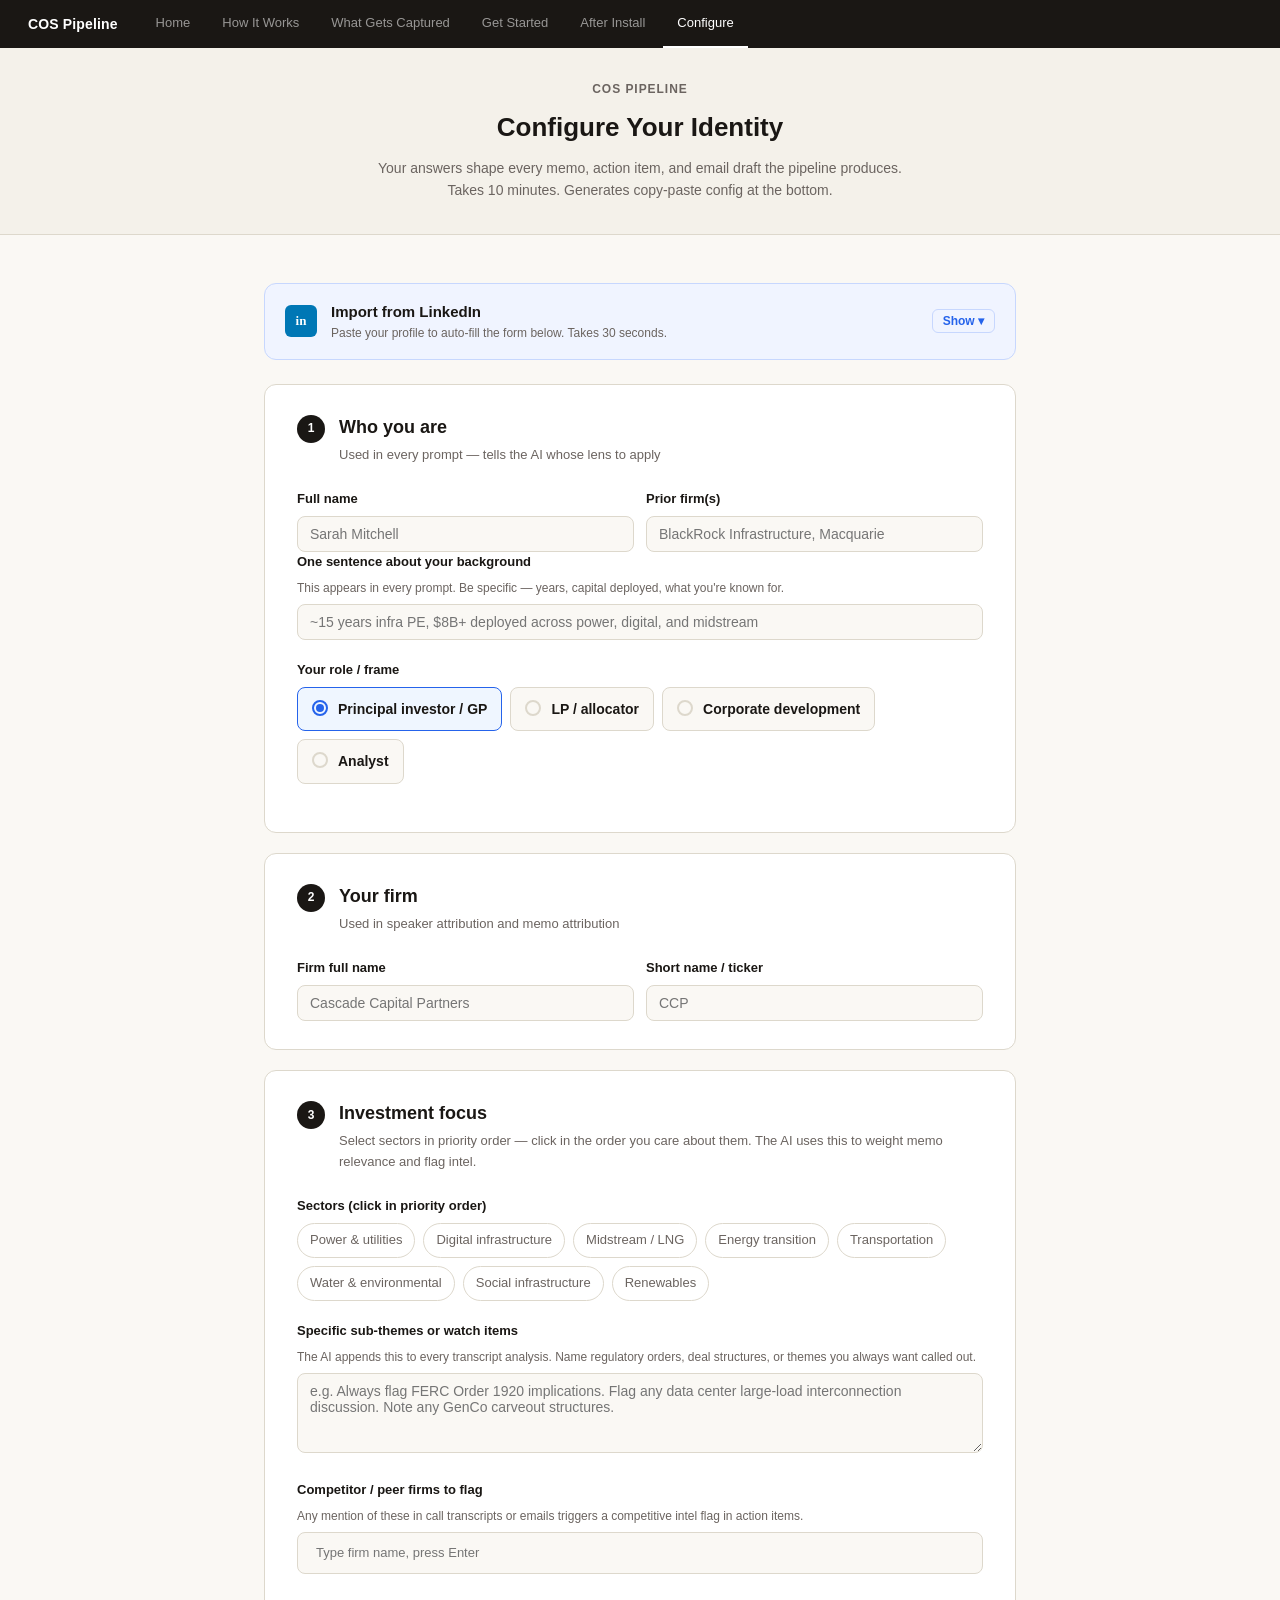
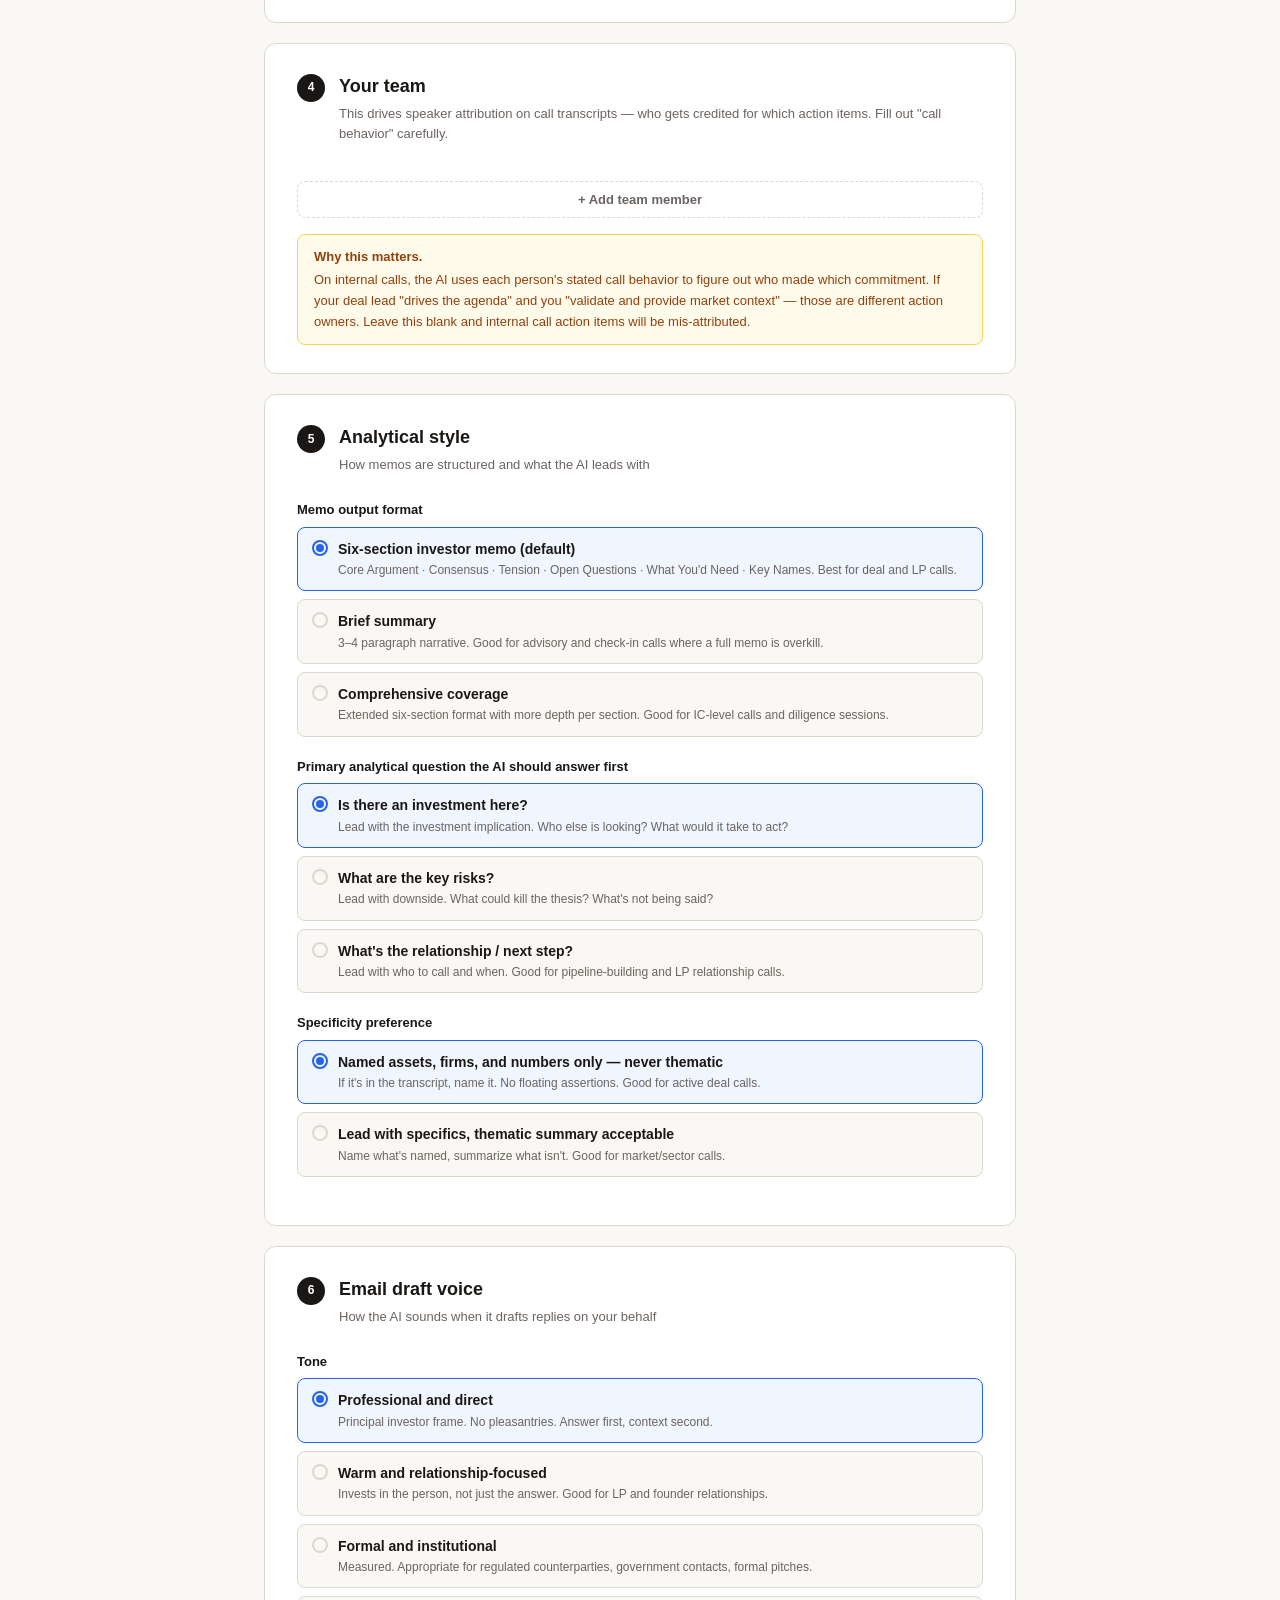
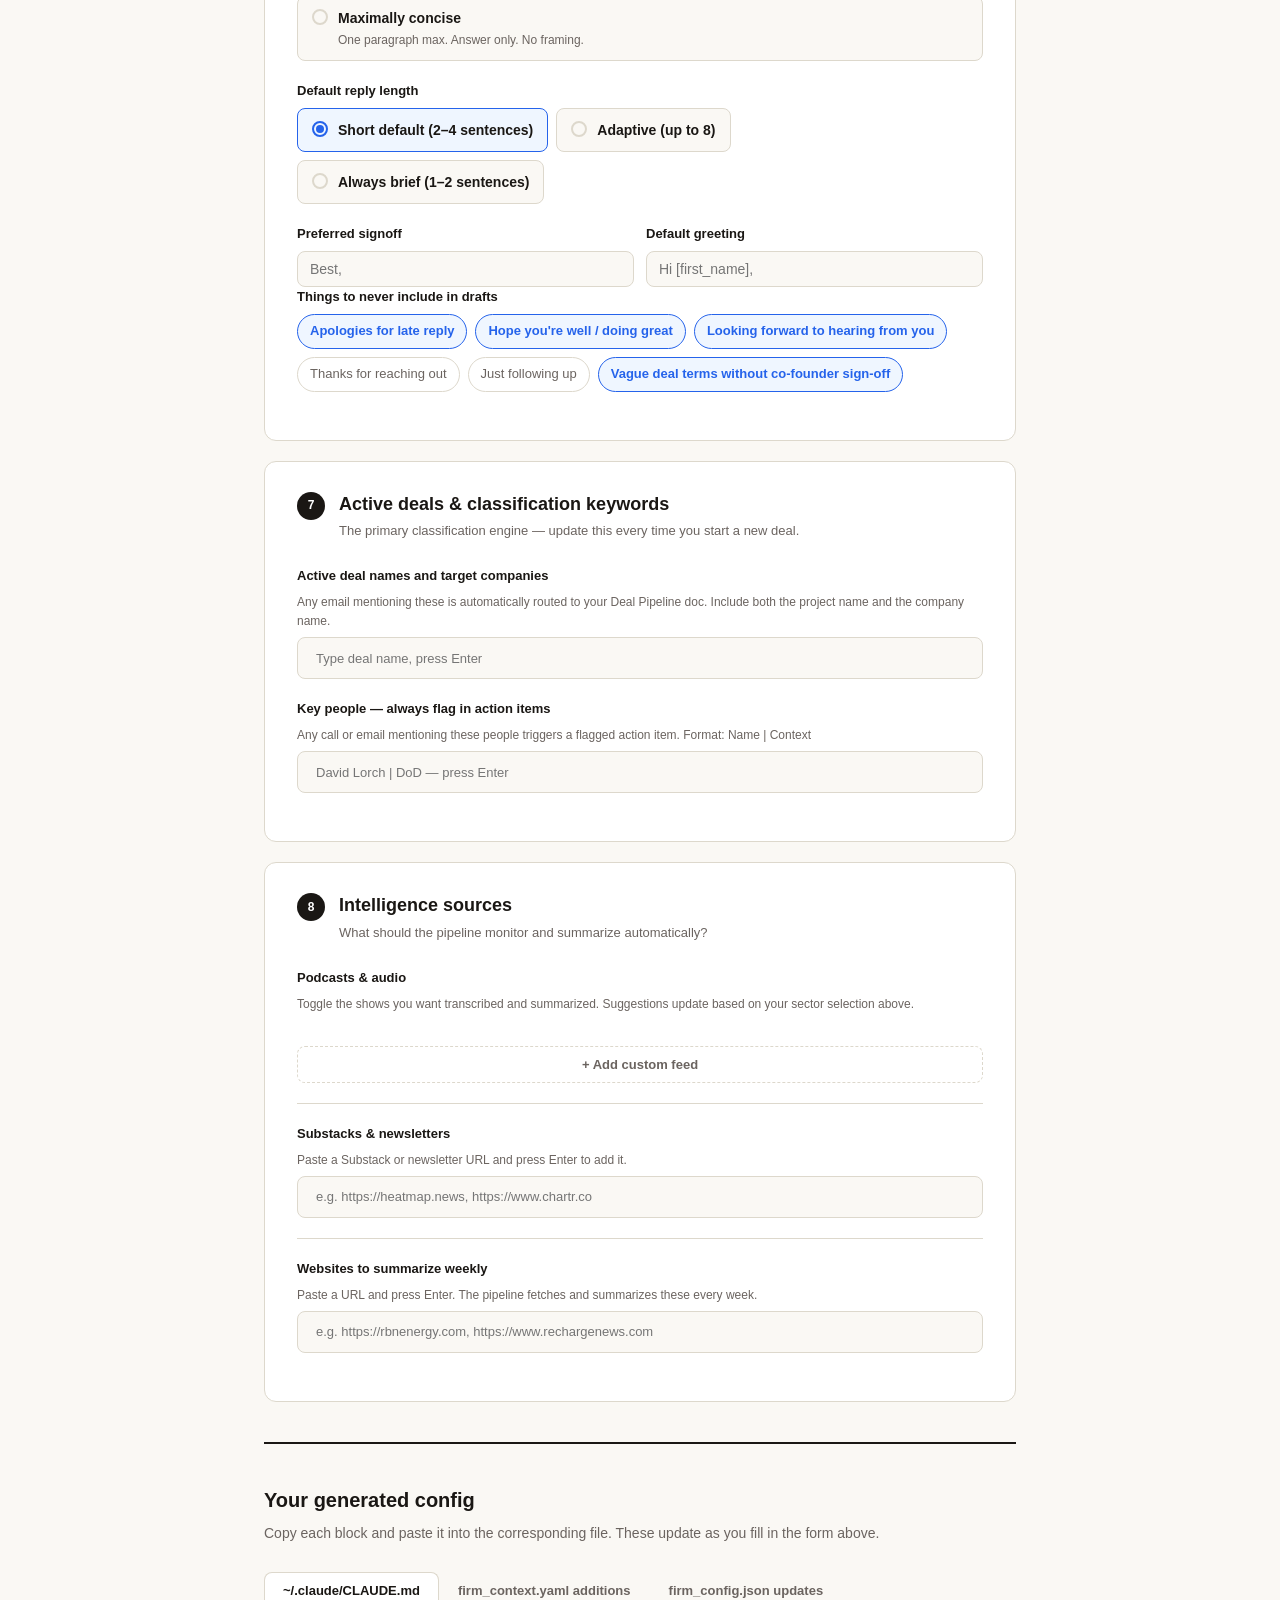
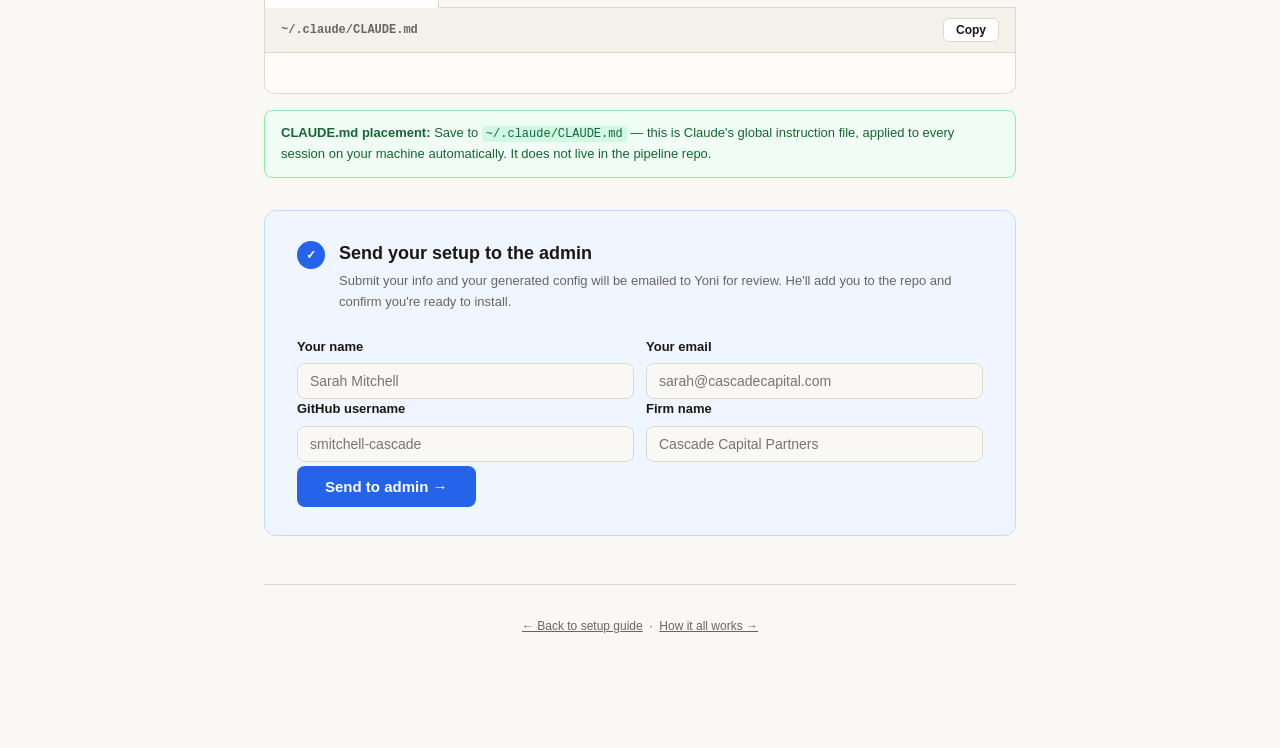
==== commit d55098f7: "Remove all recruiting/job search references from configure wizard Co-Authored-By: Claude Sonnet 4.6 " ====
--- a/docs/configure.html
+++ b/docs/configure.html
@@ -553,21 +553,6 @@
         </div>
       </div>
     </div>
-
-    <div class="field">
-      <label>Active job search? <span style="color:#888;font-weight:400">(opt-in — off by default)</span></label>
-      <div class="hint">When On, the system enables a Personal tile with a Job Search tab, classifies inbound emails as RECRUIT, and writes a Recruiting Pipeline doc. Most tenants leave this Off.</div>
-      <div class="radio-group inline" id="job-search">
-        <div class="radio-option selected" onclick="selectRadio('job-search', this, 'false')">
-          <div class="radio-dot"></div>
-          <div><div class="radio-label">No (recommended)</div></div>
-        </div>
-        <div class="radio-option" onclick="selectRadio('job-search', this, 'true')">
-          <div class="radio-dot"></div>
-          <div><div class="radio-label">Yes — enable recruiting flow</div></div>
-        </div>
-      </div>
-    </div>
   </div>
 
   <!-- Section 2: Firm -->
@@ -827,7 +812,7 @@
       <div class="section-num">7</div>
       <div>
         <div class="section-title">Active deals &amp; classification keywords</div>
-        <div class="section-sub">The primary classification engine — update this every time you start a new deal. Recruiting fields below are opt-in (only used when "Active job search?" is Yes).</div>
+        <div class="section-sub">The primary classification engine — update this every time you start a new deal.</div>
       </div>
     </div>
 
@@ -837,15 +822,6 @@
       <div class="tag-input-wrap" onclick="this.querySelector('input').focus()">
         <div id="deal-tags"></div>
         <input class="tag-input" id="deal-input" placeholder="Type deal name, press Enter" onkeydown="addTag(event, 'deal')">
-      </div>
-    </div>
-
-    <div class="field">
-      <label>Recruiting firms watching you <span style="color:#888;font-weight:400">(only used when "Active job search?" is Yes)</span></label>
-      <div class="hint">Emails from these firms route to your Recruiting doc — only when <code>features.job_search</code> is on. Leave blank otherwise.</div>
-      <div class="tag-input-wrap" onclick="this.querySelector('input').focus()">
-        <div id="recruit-tags"></div>
-        <input class="tag-input" id="recruit-input" placeholder="(opt-in) e.g. search firm names…" onkeydown="addTag(event, 'recruit')">
       </div>
     </div>
 
@@ -997,7 +973,7 @@
 // ── State ──────────────────────────────────────────────────────────────────
 const state = {
   investorFrame: 'principal investor',
-  jobSearch: 'false',  // opt-in per scope A; default off for new tenants
+  jobSearch: 'false',
   memoFormat: 'sixsection',
   primaryQuestion: 'investment',
   specificity: 'strict',
@@ -1006,7 +982,6 @@
   focusItems: [],   // {label, value} in priority order
   peerTags: [],
   dealTags: [],
-  recruitTags: [],
   keypeopleEntries: [],
   teamMembers: [],
   newsletterTags: [],
@@ -1177,7 +1152,6 @@
   state[groupId.replace(/-([a-z])/g, (_, c) => c.toUpperCase())] = value;
   // Special cases for differently-named state keys
   if (groupId === 'investor-frame') state.investorFrame = value;
-  if (groupId === 'job-search') state.jobSearch = value;
   if (groupId === 'memo-format') state.memoFormat = value;
   if (groupId === 'primary-question') state.primaryQuestion = value;
   if (groupId === 'email-tone') state.emailTone = value;
@@ -1217,7 +1191,6 @@
   if (!val) return;
   const arr = type === 'peer' ? state.peerTags
             : type === 'deal' ? state.dealTags
-            : type === 'recruit' ? state.recruitTags
             : state.keypeopleEntries;
   if (!arr.includes(val)) { arr.push(val); }
   input.value = '';
@@ -1228,7 +1201,6 @@
 function removeTag(type, val) {
   const arr = type === 'peer' ? state.peerTags
             : type === 'deal' ? state.dealTags
-            : type === 'recruit' ? state.recruitTags
             : state.keypeopleEntries;
   const i = arr.indexOf(val);
   if (i !== -1) arr.splice(i, 1);
@@ -1240,7 +1212,6 @@
   const containerId = `${type}-tags`;
   const arr = type === 'peer' ? state.peerTags
             : type === 'deal' ? state.dealTags
-            : type === 'recruit' ? state.recruitTags
             : state.keypeopleEntries;
   const el = document.getElementById(containerId);
   el.innerHTML = arr.map(v =>
@@ -1509,7 +1480,6 @@
 # Each toggle gates pipelines, dashboard tiles, and classifier behavior.
 # Per-user overrides live in $CONFIG_DIR/config/users.json :: users[].features.
 features:
-  job_search: ${state.jobSearch}            # off by default; enables Personal tile + RECRUIT classification + Recruiting Doc
   call_recording: false           # ~/tomac-cove-pipeline/ Twilio + call_scheduler chain (off by default; turn on if you need dial-in recording)
   podcast_transcription: true     # AssemblyAI-driven podcast feed digestion
   research_pdfs: false            # Jefferies / GS / RBN / FVR PDF processing (off by default)
@@ -1532,7 +1502,6 @@
   background: "${bg}"
   prior_firm: "${prior}"
   investor_frame: "${frame}"
-  job_search_active: ${state.jobSearch}     # legacy field; superseded by features.job_search
   investment_focus:
 ${focus || '    - "fill in your sectors"'}
 
@@ -1579,38 +1548,15 @@
 
 function genFirmConfigJson() {
   const deals   = state.dealTags;
-  const recruits= state.recruitTags;
   const dealLine = deals
     .map(d => `"${d.toLowerCase()}"`)
     .concat(['"term sheet"','"loi"','"nda"','"diligence"','"ic memo"','"bid"','"proposal"'])
     .join(',
     ');
 
-  // Recruit keywords only emitted when job_search is on (scope A: recruiting
-  // is opt-in; off by default produces a cleaner config and skips RECRUIT
-  // classification entirely in cos_gmail_mini_v2.py).
-  if (state.jobSearch !== 'true') {
-    return `{
-  "deal_keywords": [
-    ${dealLine}
-  ]
-  // recruit_keywords omitted — features.job_search is off
-}`;
-  }
-
-  const recLine = recruits
-    .map(r => `"${r.toLowerCase()}"`)
-    .concat(['"interview"','"role"','"opportunity"','"resume"','"cv"','"offer"','"comp"','"compensation"','"headhunter"','"recruiter"'])
-    .join(',
-    ');
-
   return `{
   "deal_keywords": [
     ${dealLine}
-  ],
-
-  "recruit_keywords": [
-    ${recLine}
   ]
 }`;
 }
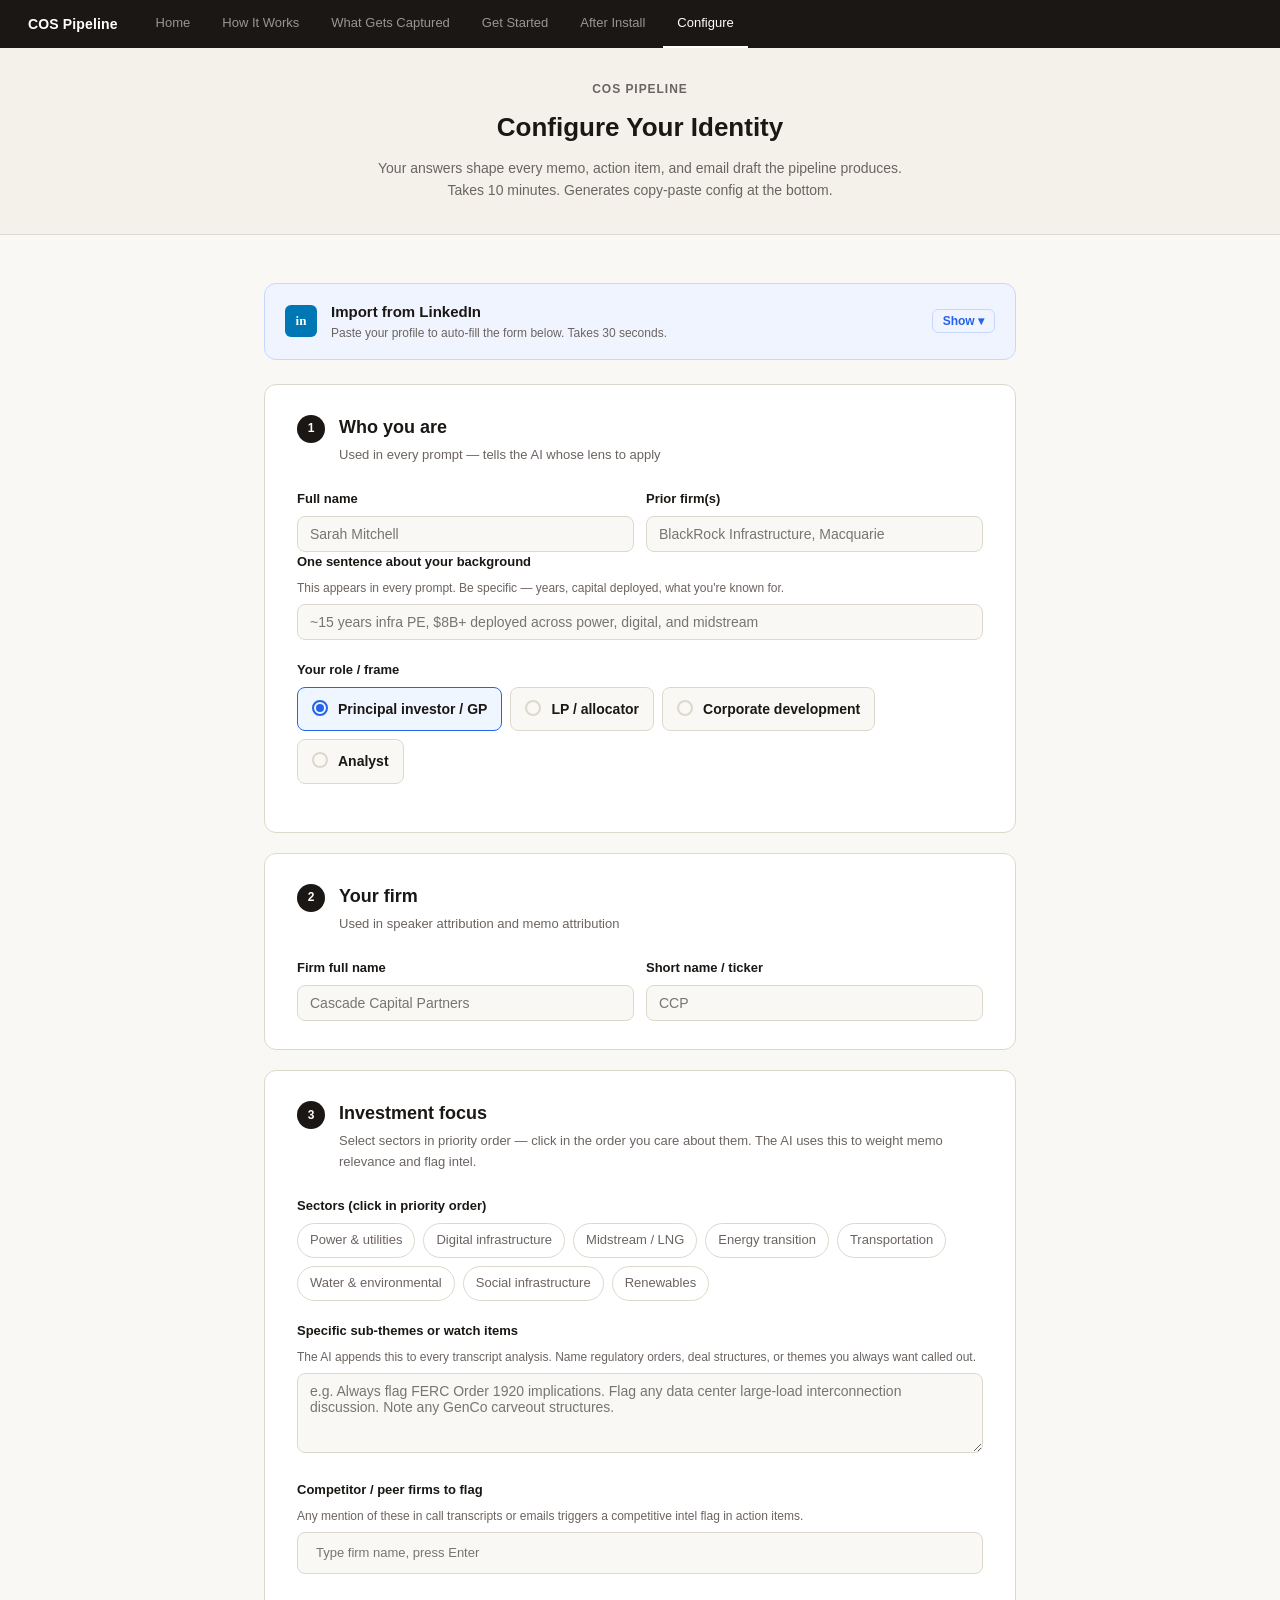
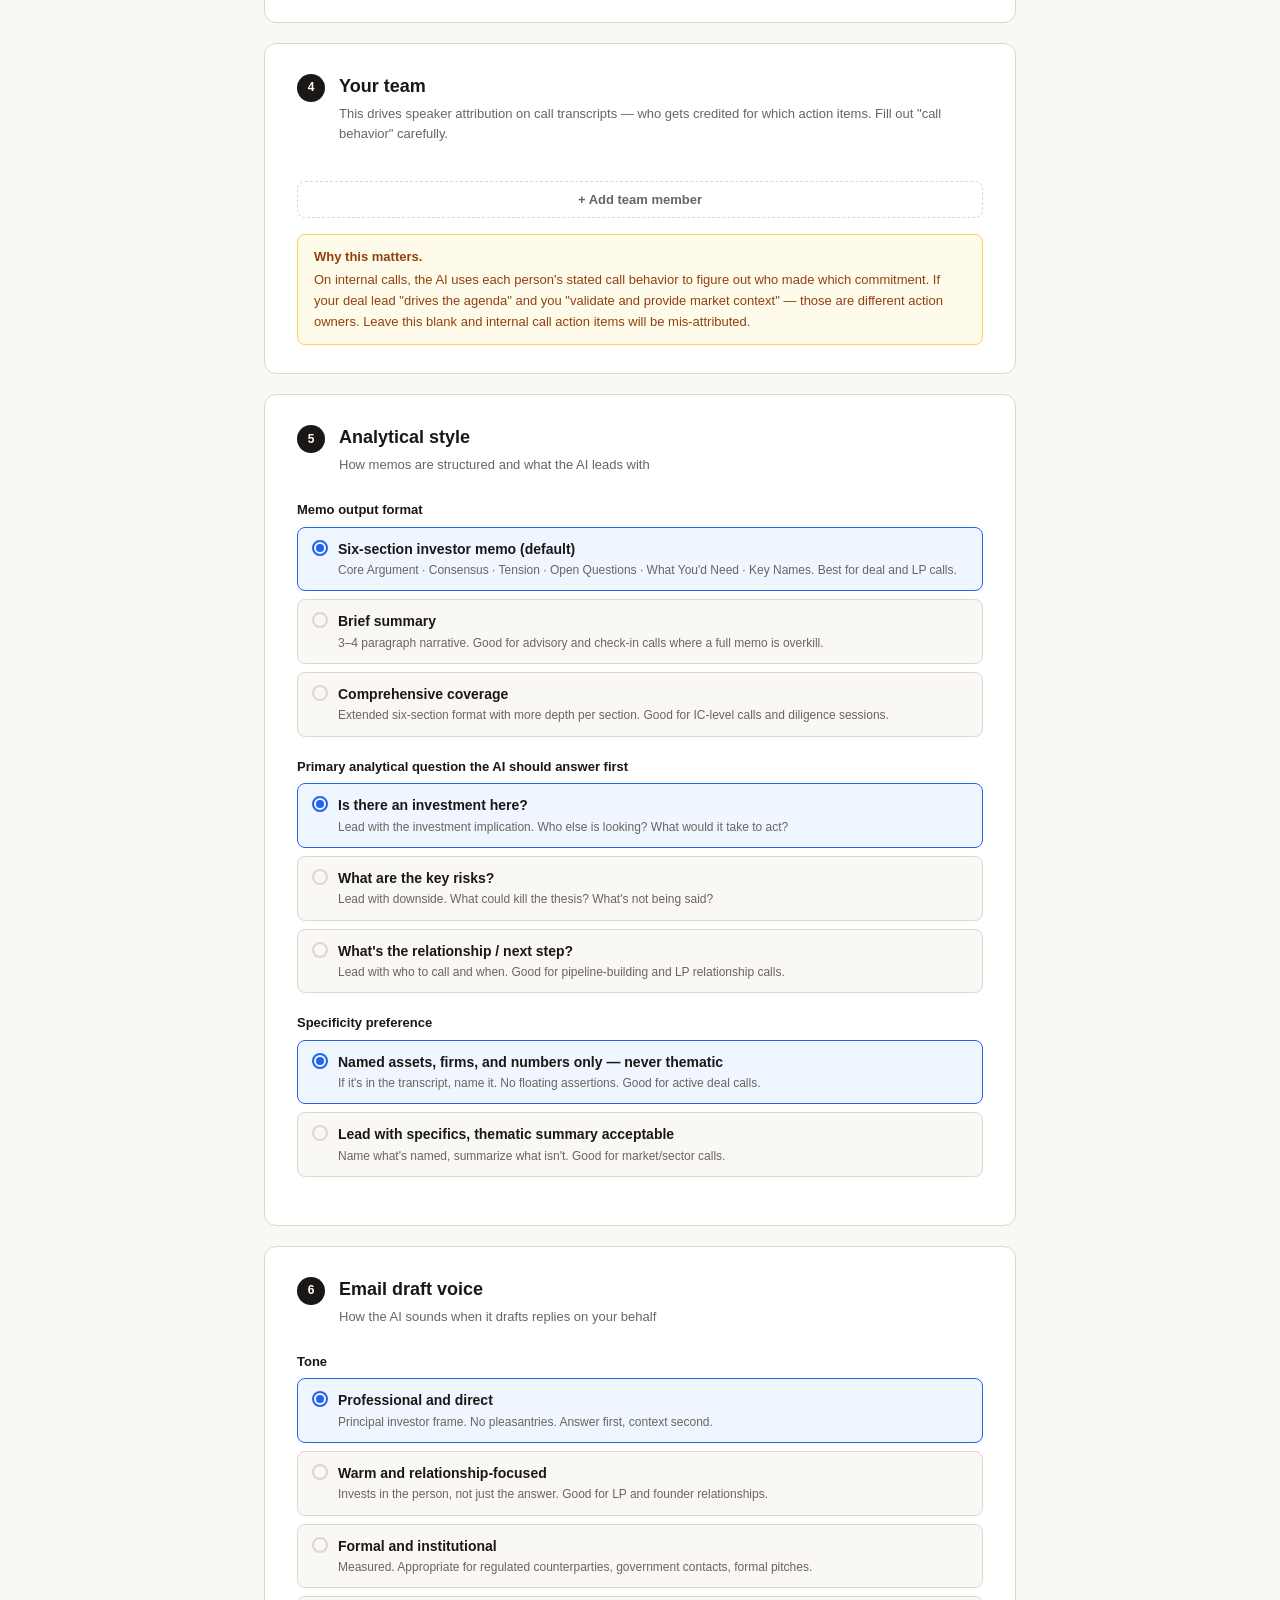
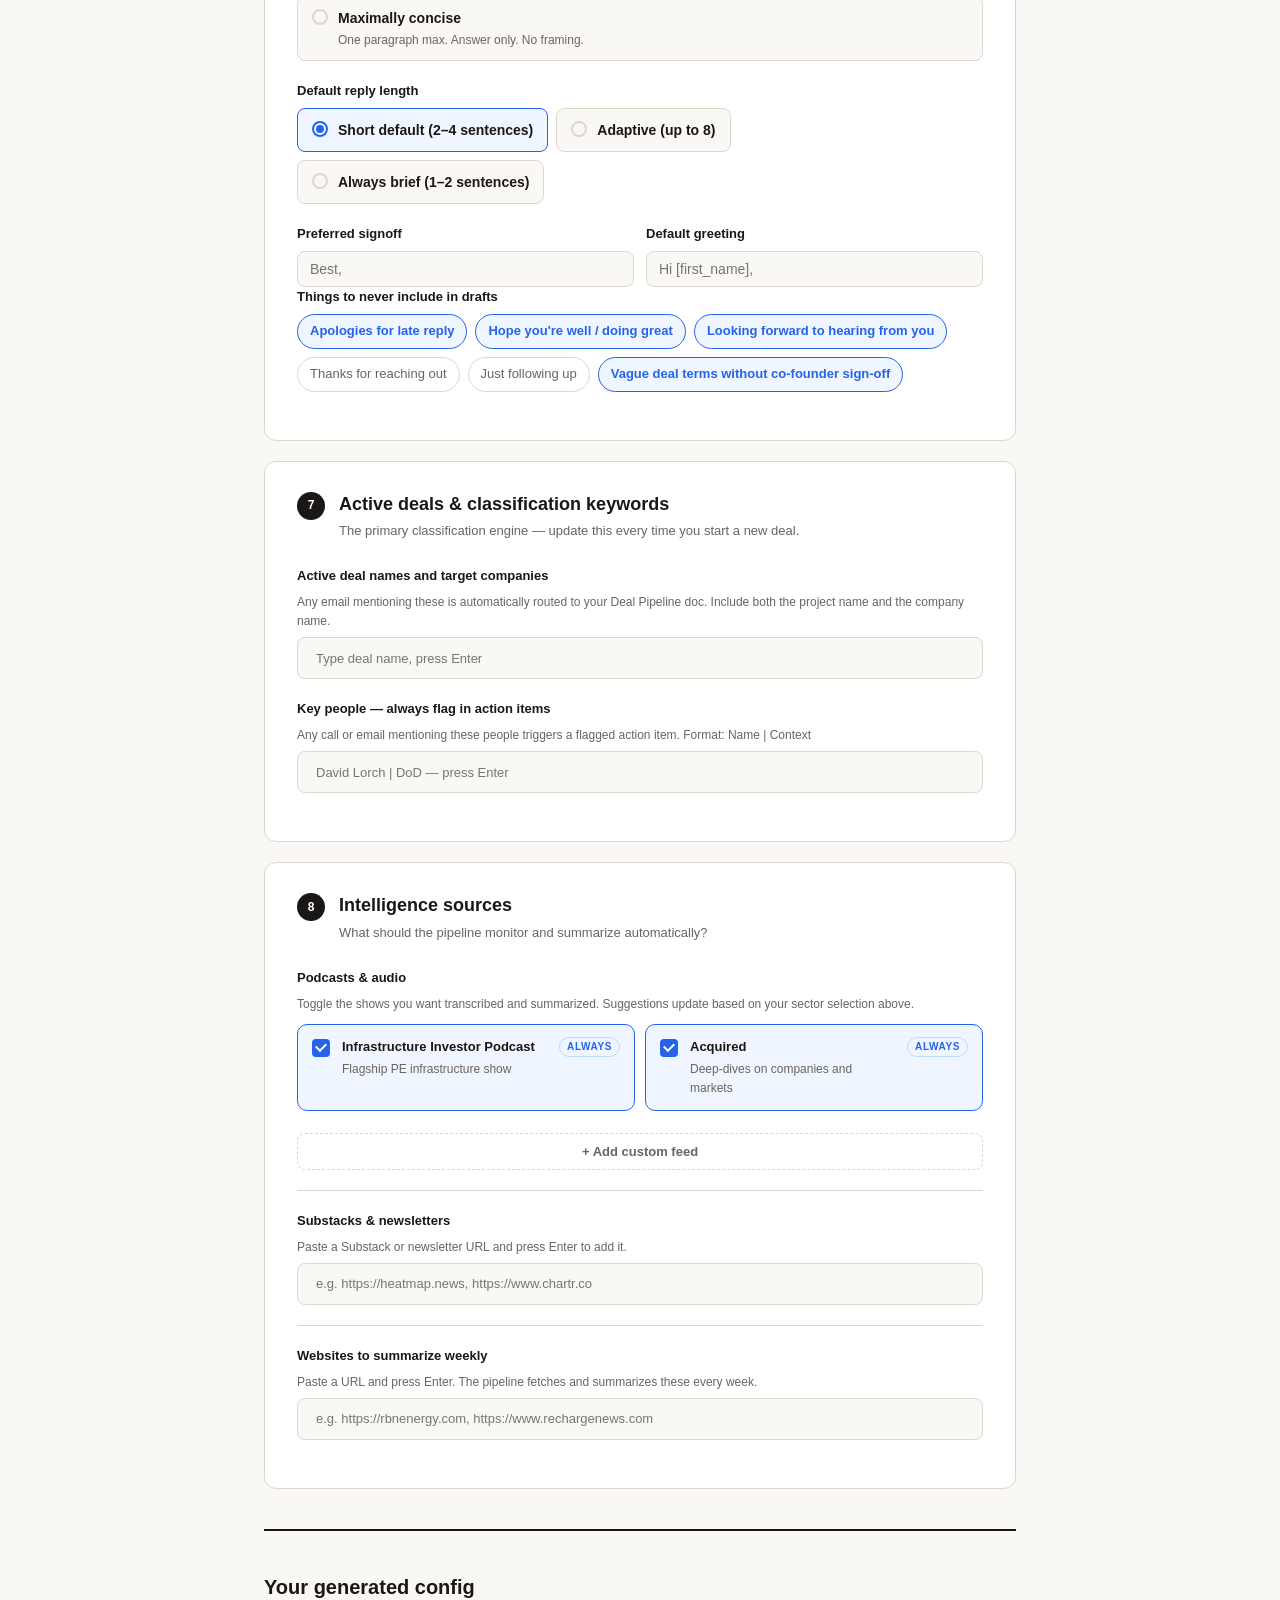
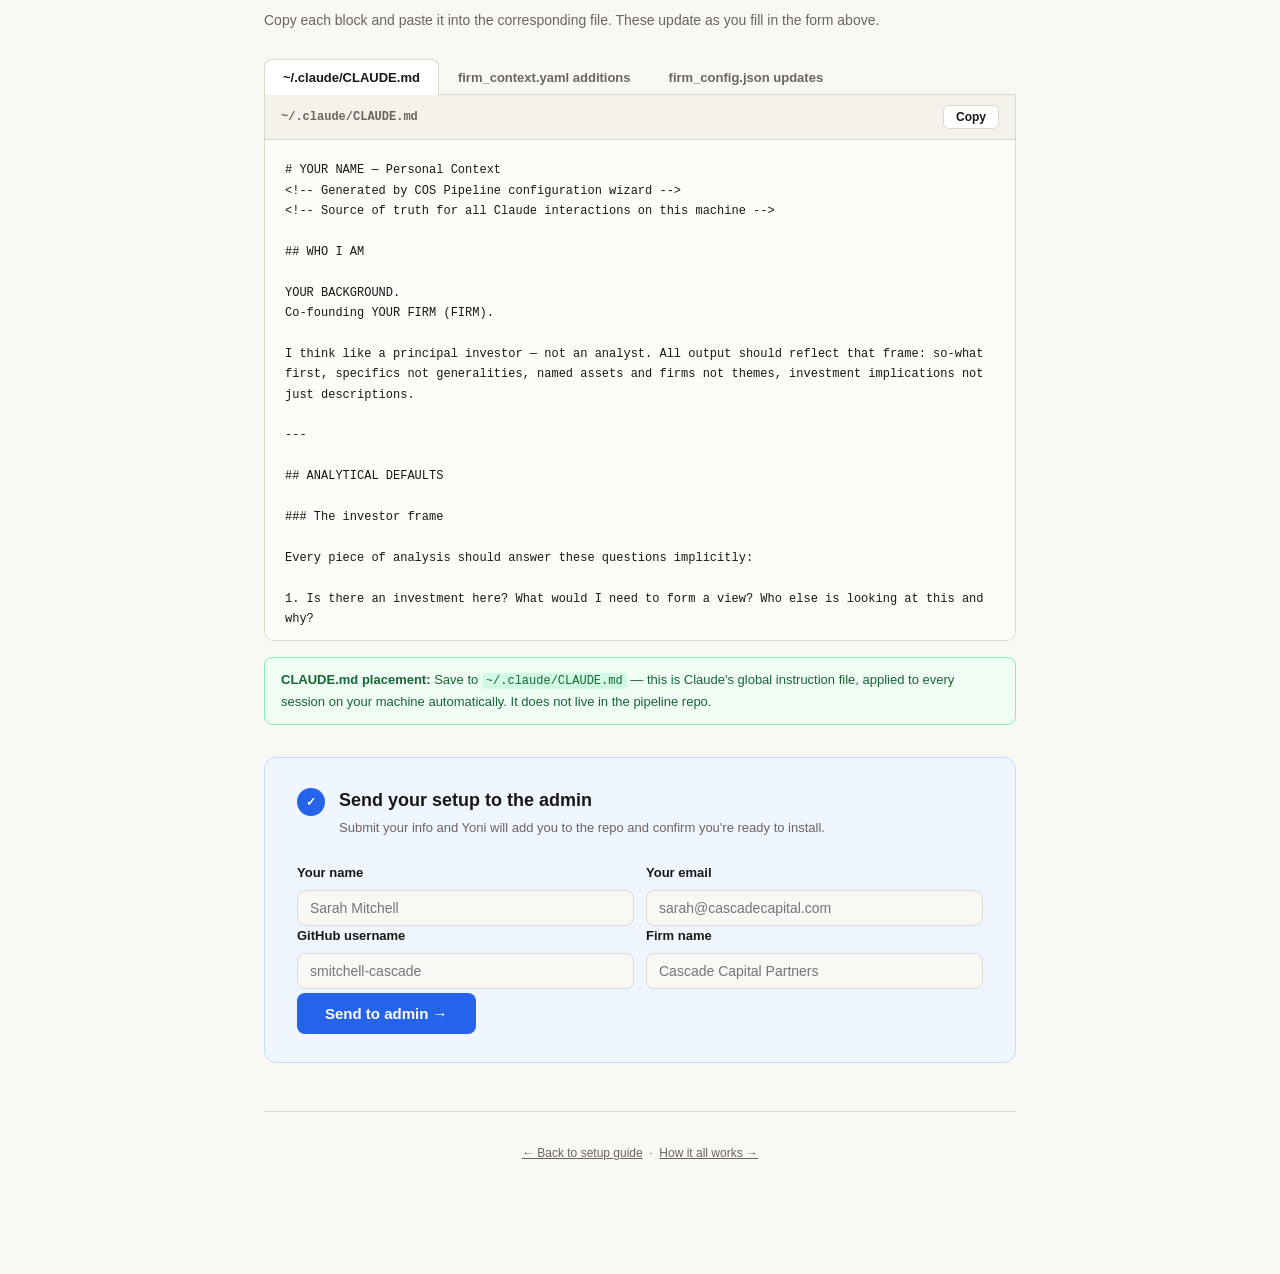
==== commit 8853ab71: "Fix configure wizard: working JS, clickable radio/chip buttons, remove recruiting, add submit - Fix " ====
--- a/docs/configure.html
+++ b/docs/configure.html
@@ -306,8 +306,6 @@
   }
   .footer a { color: var(--muted); }
 
-
-  /* ── Fix: inner icon elements should not catch clicks ── */
   .radio-dot, .chip-order, .podcast-toggle { pointer-events: none; }
 
   @media (max-width: 600px) {
@@ -553,6 +551,7 @@
         </div>
       </div>
     </div>
+
   </div>
 
   <!-- Section 2: Firm -->
@@ -825,6 +824,7 @@
       </div>
     </div>
 
+
     <div class="field">
       <label>Key people — always flag in action items</label>
       <div class="hint">Any call or email mentioning these people triggers a flagged action item. Format: Name | Context</div>
@@ -923,43 +923,26 @@
   </div>
 
 
-  <!-- ── Submit section ── -->
-  <div class="section" style="background: var(--blue-bg); border-color: var(--blue-border); margin-top: 32px;">
+  <!-- ── Submit to admin ── -->
+  <div class="section" style="background:var(--blue-bg);border-color:#bfdbfe;margin-top:32px;">
     <div class="section-header">
-      <div class="section-num" style="background: var(--blue);">✓</div>
+      <div class="section-num" style="background:var(--blue);">&#10003;</div>
       <div>
         <div class="section-title">Send your setup to the admin</div>
-        <div class="section-sub">Submit your info and your generated config will be emailed to Yoni for review. He'll add you to the repo and confirm you're ready to install.</div>
-      </div>
-    </div>
-
+        <div class="section-sub">Submit your info and Yoni will add you to the repo and confirm you're ready to install.</div>
+      </div>
+    </div>
     <div class="field-row">
-      <div class="field">
-        <label>Your name</label>
-        <input type="text" id="submit-name" placeholder="Sarah Mitchell">
-      </div>
-      <div class="field">
-        <label>Your email</label>
-        <input type="text" id="submit-email" placeholder="sarah@cascadecapital.com">
-      </div>
+      <div class="field"><label>Your name</label><input type="text" id="submit-name" placeholder="Sarah Mitchell"></div>
+      <div class="field"><label>Your email</label><input type="text" id="submit-email" placeholder="sarah@cascadecapital.com"></div>
     </div>
     <div class="field-row">
-      <div class="field">
-        <label>GitHub username</label>
-        <input type="text" id="submit-github" placeholder="smitchell-cascade">
-      </div>
-      <div class="field">
-        <label>Firm name</label>
-        <input type="text" id="submit-firm" placeholder="Cascade Capital Partners">
-      </div>
-    </div>
-
-    <div id="submit-error" style="display:none; background: #fef2f2; border: 1px solid #fecaca; border-radius: 8px; padding: 10px 14px; font-size: 13px; color: #991b1b; margin-bottom: 12px;"></div>
-    <div id="submit-success" style="display:none; background: var(--green-bg); border: 1px solid var(--green-border); border-radius: 8px; padding: 14px 18px; font-size: 14px; color: var(--green); font-weight: 600;"></div>
-
-    <button id="submit-btn" onclick="submitSetup()" style="background: var(--blue); color: white; border: none; border-radius: 8px; padding: 12px 28px; font-size: 15px; font-weight: 700; cursor: pointer; transition: background .15s; margin-top: 4px;">
-      Send to admin →
-    </button>
+      <div class="field"><label>GitHub username</label><input type="text" id="submit-github" placeholder="smitchell-cascade"></div>
+      <div class="field"><label>Firm name</label><input type="text" id="submit-firm" placeholder="Cascade Capital Partners"></div>
+    </div>
+    <div id="submit-error" style="display:none;background:#fef2f2;border:1px solid #fecaca;border-radius:8px;padding:10px 14px;font-size:13px;color:#991b1b;margin-bottom:12px;"></div>
+    <div id="submit-success" style="display:none;background:var(--green-bg);border:1px solid var(--green-border);border-radius:8px;padding:14px 18px;font-size:14px;color:var(--green);font-weight:600;"></div>
+    <button onclick="submitSetup()" id="submit-btn" style="background:var(--blue);color:white;border:none;border-radius:8px;padding:12px 28px;font-size:15px;font-weight:700;cursor:pointer;margin-top:4px;">Send to admin &#8594;</button>
   </div>
 
   <div class="footer">
@@ -1119,29 +1102,19 @@
     }
   });
 
-  const newsLines = state.newsletterTags.map(u => `  - url: "${u}"`).join('
-');
-  const siteLines = state.websiteTags.map(u => `  - url: "${u}"
-    cadence: weekly`).join('
-');
+  const newsLines = state.newsletterTags.map(u => `  - url: "${u}"`).join('\n');
+  const siteLines = state.websiteTags.map(u => '  - url: "' + u + '"\n    cadence: weekly').join('\n');
 
   let yaml = `intelligence_sources:
   podcasts:
 `;
-  yaml += podLines.length ? podLines.join('
-') + '
-' : '    # No podcasts selected
-';
+  yaml += podLines.length ? podLines.join('\n') + '\n' : '    # No podcasts selected\n';
   yaml += `  newsletters:
 `;
-  yaml += newsLines ? newsLines + '
-' : '    # No newsletters added
-';
+  yaml += newsLines ? newsLines + '\n' : '    # No newsletters added\n';
   yaml += `  websites:
 `;
-  yaml += siteLines ? siteLines + '
-' : '    # No websites added
-';
+  yaml += siteLines ? siteLines + '\n' : '    # No websites added\n';
   return yaml;
 }
 
@@ -1299,16 +1272,13 @@
   const supp    = v('focus-supplement');
   const signoff = v('email-signoff') || 'Best,';
   const greeting= v('email-greeting') || 'Hi [first_name],';
-  const focus   = state.focusItems.map((f, i) => `${i+1}. ${f.value}`).join('
-');
+  const focus   = state.focusItems.map((f, i) => `${i+1}. ${f.value}`).join('\n');
   const peers   = state.peerTags.join(', ');
-  const never   = neverItems().map(n => `    - "${n}"`).join('
-');
+  const never   = neverItems().map(n => `    - "${n}"`).join('\n');
   const kp      = state.keypeopleEntries.map(e => {
     const [nm, ctx] = e.split('|').map(s => s.trim());
     return `- ${nm}${ctx ? ': ' + ctx : ''}`;
-  }).join('
-');
+  }).join('\n');
   const priorLine = prior ? `
 Prior firm(s): ${prior}.` : '';
 
@@ -1330,8 +1300,7 @@
 
   const teamLines = state.teamMembers.map(m =>
     m.name ? `- ${m.name} (${m.role || 'team member'})` : ''
-  ).filter(Boolean).join('
-');
+  ).filter(Boolean).join('\n');
 
   const suppSection = supp
     ? `
@@ -1360,8 +1329,7 @@
 
   const neverSection = neverItems().length
     ? `  never_include:
-${neverItems().map(n => `    - "${n}"`).join('
-')}`
+${neverItems().map(n => `    - "${n}"`).join('\n')}`
     : '';
 
   return `# ${name} — Personal Context
@@ -1406,10 +1374,7 @@
 
 ## YOUR FIRM
 
-${firm} (${short || 'SHORT'}) — infrastructure-focused investment platform.${teamLines ? '
-
-Team:
-' + teamLines : ''}
+${firm} (${short || 'SHORT'}) — infrastructure-focused investment platform.${teamLines ? '\n\nTeam:\n' + teamLines : ''}
 
 ---
 
@@ -1420,8 +1385,7 @@
 - Greeting: ${greeting}
 - Signoff: ${signoff}
 ${name.split(' ')[0] || '[First name]'}
-${neverSection ? '
-' + neverSection : ''}
+${neverSection ? '\n' + neverSection : ''}
   always_include:
     - "If sender asked a specific question, answer it directly in the first sentence"
     - "If declining or pushing out a meeting, propose at least one alternative"
@@ -1447,32 +1411,26 @@
   const supp    = v('focus-supplement');
   const signoff = v('email-signoff') || 'Best,';
   const greeting= v('email-greeting') || 'Hi [first_name],';
-  const focus   = state.focusItems.map(f => `    - "${f.value}"`).join('
-');
-  const peers   = state.peerTags.map(p => `  - "${p}"`).join('
-');
+  const focus   = state.focusItems.map(f => `    - "${f.value}"`).join('\n');
+  const peers   = state.peerTags.map(p => `  - "${p}"`).join('\n');
 
   const teamYaml = state.teamMembers.filter(m => m.name).map(m => `  - name: "${m.name}"
     role: "${m.role || ''}"
     background: "${prior || ''}"
     internal_call_role: >
-      ${m.behavior}`).join('
-');
+      ${m.behavior}`).join('\n');
 
   const kpYaml = state.keypeopleEntries.map(e => {
     const [nm, ctx] = e.split('|').map(s => s.trim());
     return `  - name: "${nm}"
     context: "${ctx || ''}"
     flag_in_actions: true`;
-  }).join('
-');
-
-  const neverYaml = neverItems().map(n => `    - "${n}"`).join('
-');
+  }).join('\n');
+
+  const neverYaml = neverItems().map(n => `    - "${n}"`).join('\n');
 
   const owners = [name.split(' ')[0], ...state.teamMembers.filter(m=>m.name).map(m=>m.name.split(' ')[0])]
-    .filter(Boolean).map(n => `  - "${n}"`).join('
-');
+    .filter(Boolean).map(n => `  - "${n}"`).join('\n');
 
   return `# ── INTELLIGENCE SOURCES ─────────────────────────────────────────
 ${genIntelligenceSourcesYaml()}
@@ -1542,8 +1500,7 @@
 
 # ── ANALYTICAL DEFAULTS ────────────────────────────────────────────
 prompt_overrides:
-  memo_focus_supplement: "${supp.replace(/
-/g, ' ')}"`;
+  memo_focus_supplement: "${supp.replace(/\n/g, ' ')}"`;
 }
 
 function genFirmConfigJson() {
@@ -1551,8 +1508,7 @@
   const dealLine = deals
     .map(d => `"${d.toLowerCase()}"`)
     .concat(['"term sheet"','"loi"','"nda"','"diligence"','"ic memo"','"bid"','"proposal"'])
-    .join(',
-    ');
+    .join(',\n    ');
 
   return `{
   "deal_keywords": [
@@ -1576,8 +1532,7 @@
   const result = {};
 
   // Name: first line that looks like a name (2-4 words, no special chars)
-  const lines = text.split('
-').map(l => l.trim()).filter(Boolean);
+  const lines = text.split('\n').map(l => l.trim()).filter(Boolean);
   for (const line of lines.slice(0, 10)) {
     if (/^[A-Z][a-z]+ [A-Z][a-z]+( [A-Z][a-z]+)?$/.test(line)) {
       result.name = line; break;
@@ -1604,8 +1559,7 @@
   }
 
   // Current firm: look for headline-style "Title at Firm" or first "at X" near top
-  const atFirm = text.match(/(?:at|@)\s+([A-Z][A-Za-z &,\.]+?)(?:
-|$|·|\|)/m);
+  const atFirm = text.match(/(?:at|@)\s+([A-Z][A-Za-z &,\.]+?)(?:\n|$|·|\|)/m);
   if (atFirm) result.currentFirm = atFirm[1].trim();
 
   // Prior firms: look for company names in experience section
@@ -1792,9 +1746,7 @@
       const data = await resp.json();
       const raw = data.content[0].text.trim();
       // Strip markdown code fences if present
-      const cleaned = raw.replace(/^```(?:json)?
-?/, '').replace(/
-?```$/, '').trim();
+      const cleaned = raw.replace(/^```(?:json)?\n?/, '').replace(/\n?```$/, '').trim();
       const parsed = JSON.parse(cleaned);
 
       // Apply AI results (override heuristics where AI is more confident)
@@ -1838,58 +1790,6 @@
   btn.disabled = false;
 }
 
-
-// ── Submit setup ───────────────────────────────────────────────────────────
-async function submitSetup() {
-  const name   = document.getElementById('submit-name').value.trim();
-  const email  = document.getElementById('submit-email').value.trim();
-  const github = document.getElementById('submit-github').value.trim();
-  const firm   = document.getElementById('submit-firm').value.trim();
-  const errEl  = document.getElementById('submit-error');
-  const succEl = document.getElementById('submit-success');
-  const btn    = document.getElementById('submit-btn');
-
-  errEl.style.display = 'none';
-  succEl.style.display = 'none';
-
-  if (!name || !email || !github) {
-    errEl.textContent = 'Please fill in your name, email, and GitHub username before submitting.';
-    errEl.style.display = 'block';
-    return;
-  }
-
-  btn.disabled = true;
-  btn.textContent = 'Sending…';
-
-  const claudeMd = document.getElementById('claude-md-output').textContent;
-
-  try {
-    const resp = await fetch('https://formspree.io/f/xpwzlkqj', {
-      method: 'POST',
-      headers: { 'Content-Type': 'application/json', 'Accept': 'application/json' },
-      body: JSON.stringify({
-        name, email, github, firm,
-        subject: `COS Pipeline setup request — ${firm || name}`,
-        claude_md_preview: claudeMd.slice(0, 2000)
-      })
-    });
-
-    if (resp.ok) {
-      succEl.textContent = '✓ Sent! Yoni will add you to the repo and follow up within 24 hours.';
-      succEl.style.display = 'block';
-      btn.textContent = 'Sent ✓';
-      btn.style.background = 'var(--green)';
-    } else {
-      throw new Error('Server error ' + resp.status);
-    }
-  } catch (err) {
-    errEl.textContent = 'Submission failed — please email ygontownik@gmail.com directly with your name, GitHub username, and firm.';
-    errEl.style.display = 'block';
-    btn.disabled = false;
-    btn.textContent = 'Send to admin →';
-  }
-}
-
 // ── Main update ────────────────────────────────────────────────────────────
 function update() {
   document.getElementById('claude-md-output').textContent     = genClaudeMd();
@@ -1901,6 +1801,28 @@
 renderPodcastGrid();
 renderCustomFeeds();
 update();
+// ── Submit setup ──────────────────────────────────────────────────────────
+async function submitSetup() {
+  const name=document.getElementById('submit-name').value.trim();
+  const email=document.getElementById('submit-email').value.trim();
+  const github=document.getElementById('submit-github').value.trim();
+  const firm=document.getElementById('submit-firm').value.trim();
+  const errEl=document.getElementById('submit-error');
+  const succEl=document.getElementById('submit-success');
+  const btn=document.getElementById('submit-btn');
+  errEl.style.display='none'; succEl.style.display='none';
+  if (!name||!email||!github) { errEl.textContent='Please fill in name, email, and GitHub username.'; errEl.style.display='block'; return; }
+  btn.disabled=true; btn.textContent='Sending\u2026';
+  try {
+    const resp=await fetch('https://formspree.io/f/xykojkzd',{method:'POST',headers:{'Content-Type':'application/json','Accept':'application/json'},body:JSON.stringify({name,email,github,firm,subject:'COS Pipeline setup \u2014 '+(firm||name),claude_md:document.getElementById('claude-md-output').textContent.slice(0,2000)})});
+    if (resp.ok) { succEl.textContent='\u2713 Sent! Yoni will add you to the repo within 24 hours.'; succEl.style.display='block'; btn.textContent='Sent \u2713'; btn.style.background='var(--green)'; }
+    else throw new Error('Server error '+resp.status);
+  } catch(err) {
+    errEl.textContent='Submission failed \u2014 email ygontownik@gmail.com with your name, GitHub username, and firm.';
+    errEl.style.display='block'; btn.disabled=false; btn.textContent='Send to admin \u2192';
+  }
+}
+
 </script>
 </body>
 </html>
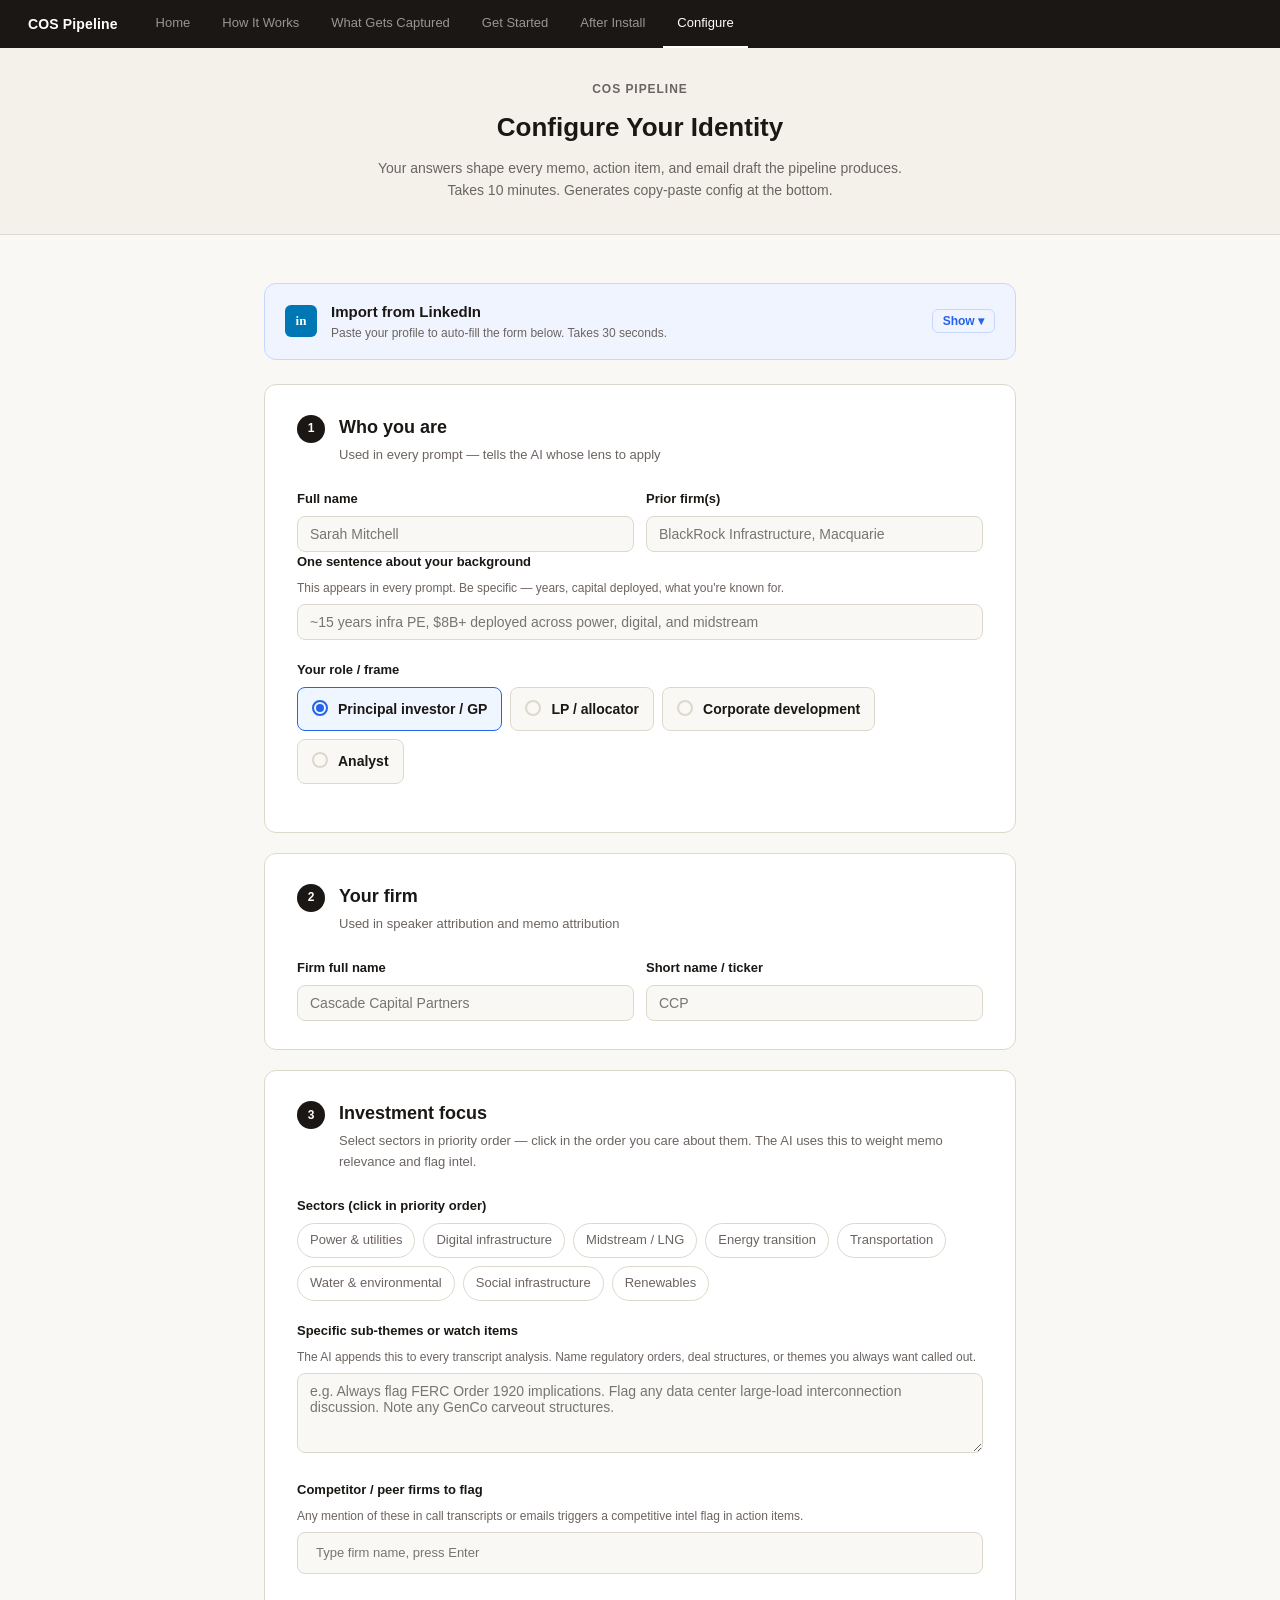
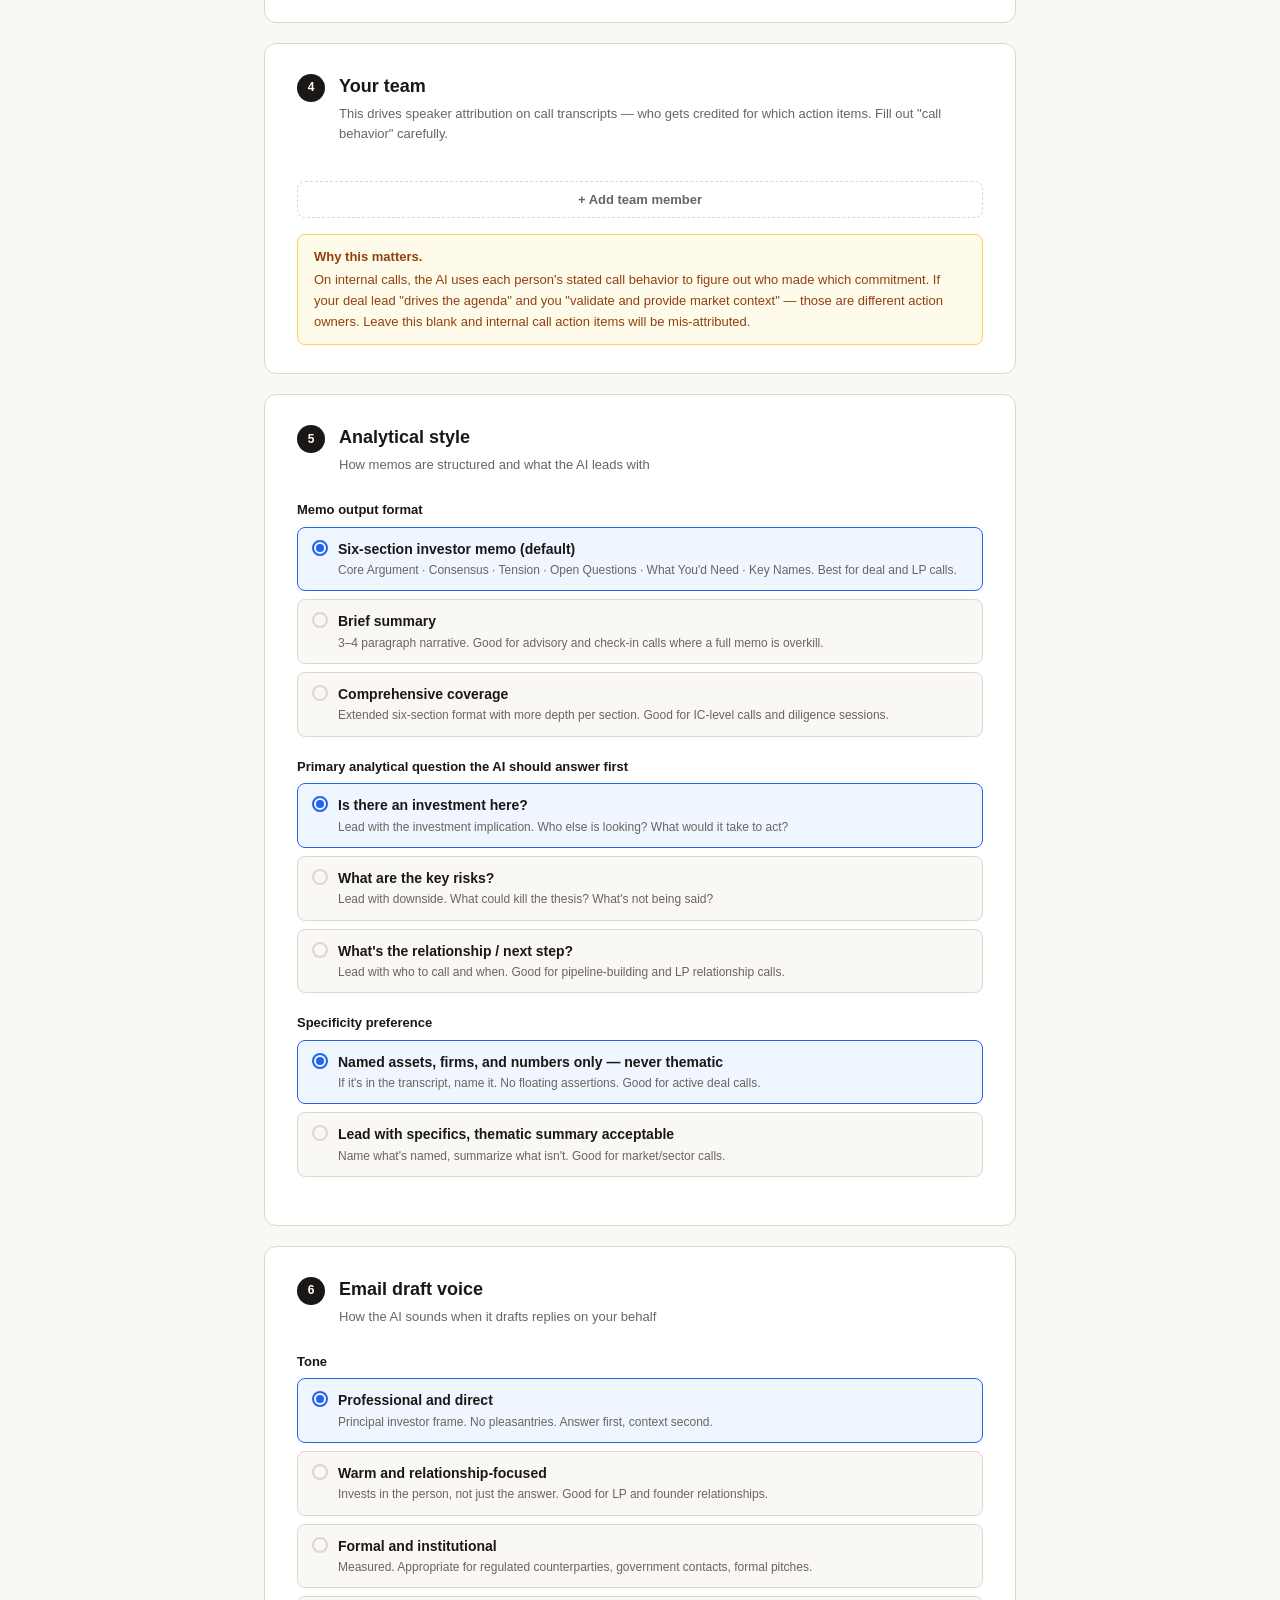
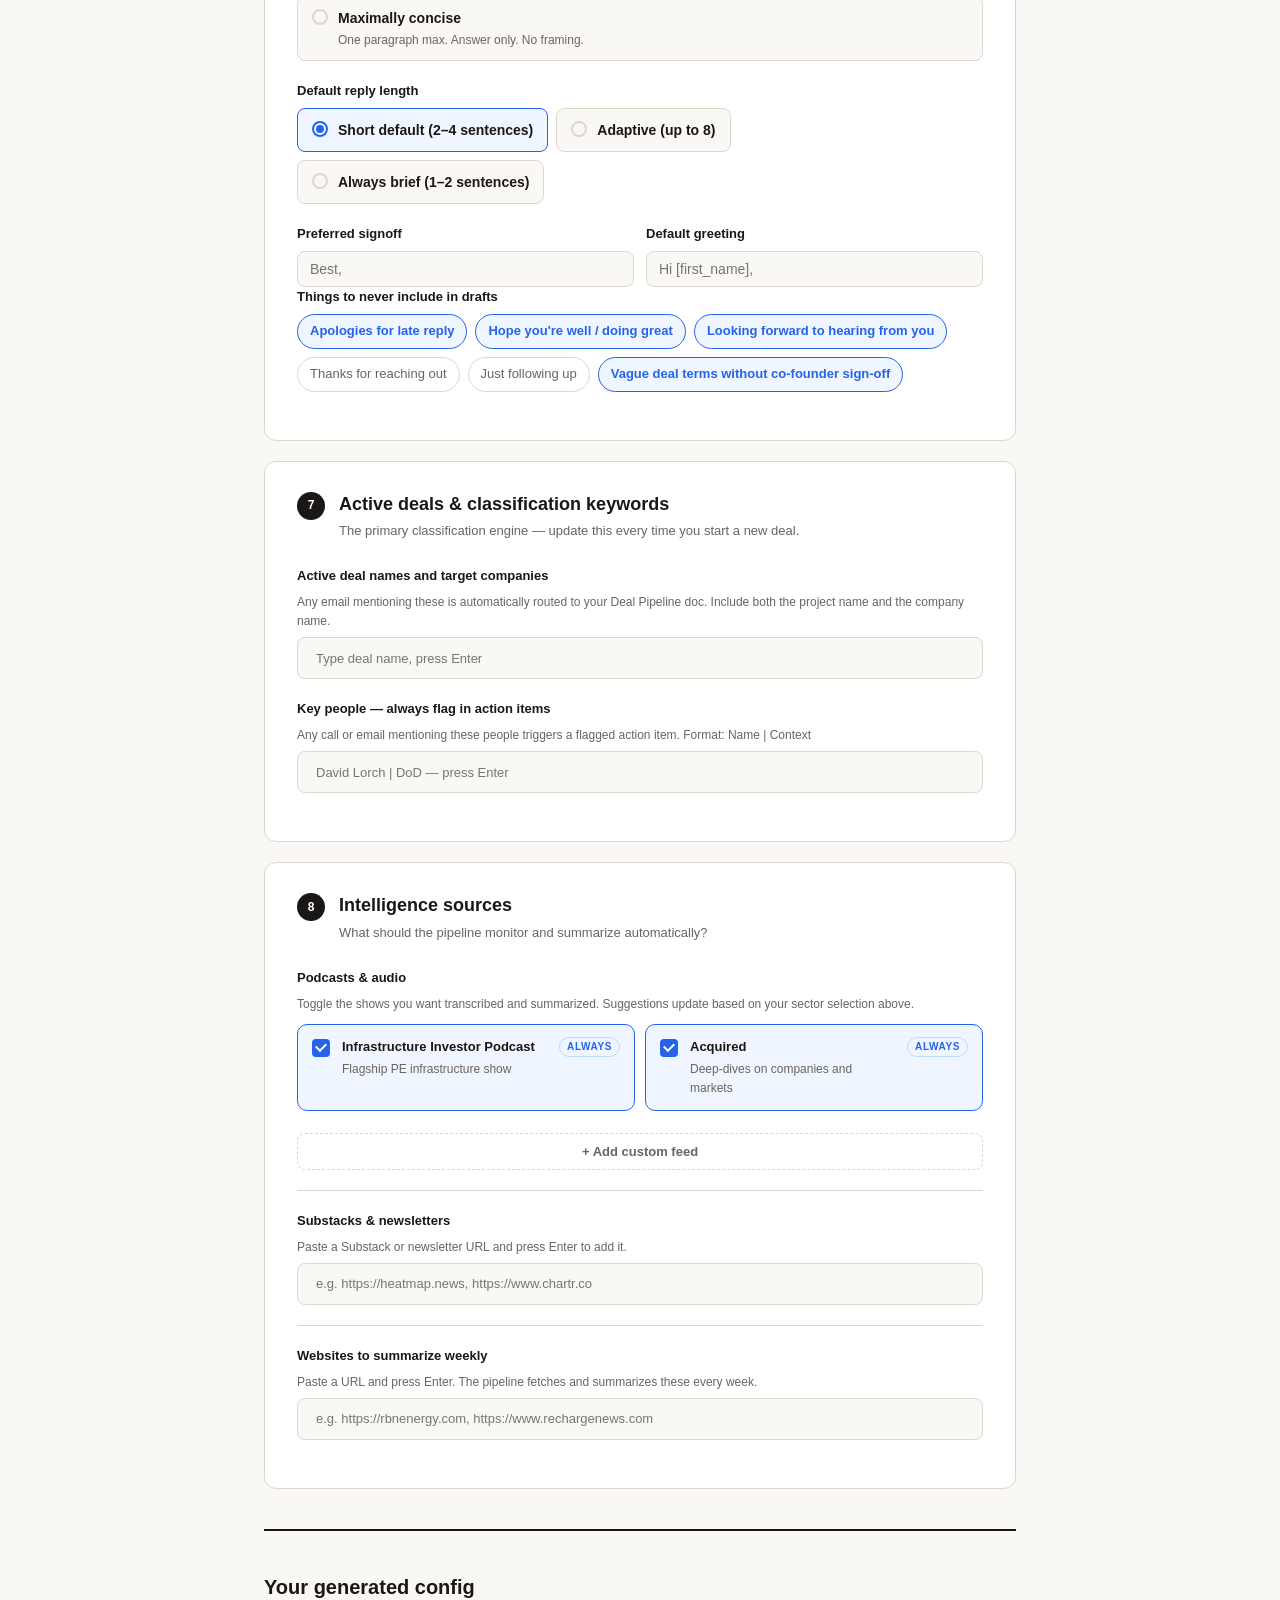
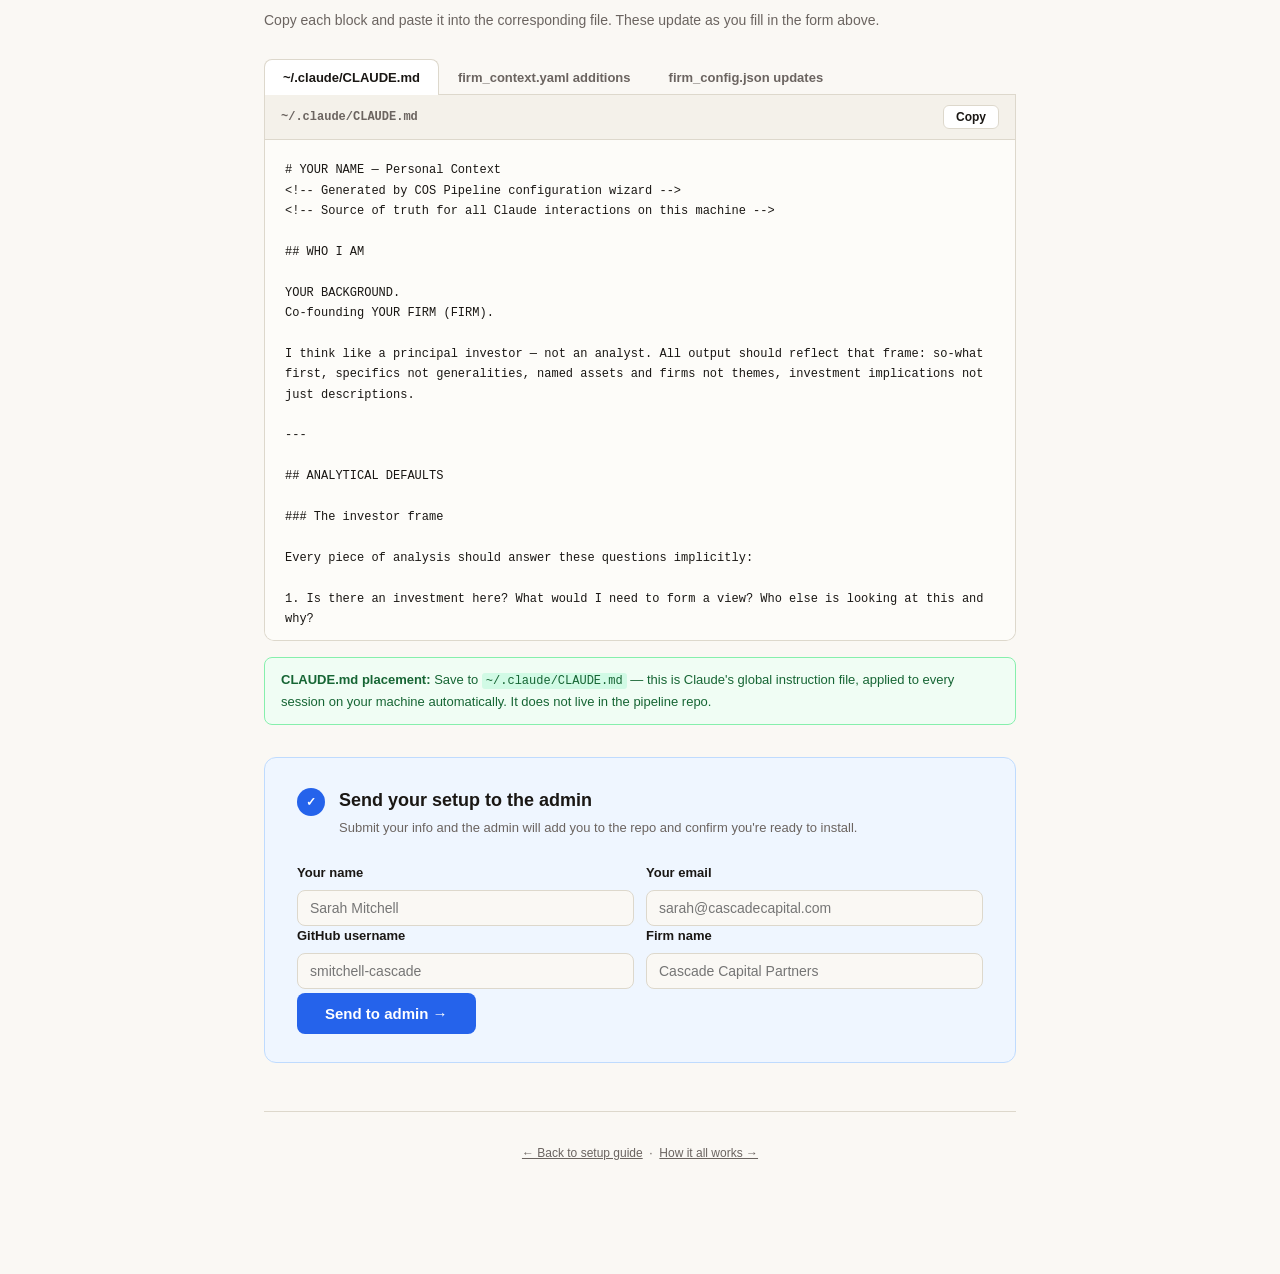
==== commit 668350fc: "fix: remove tenant leaks from Python/HTML source; pipeline audit fixes Dashboard pipeline correctnes" ====
--- a/docs/configure.html
+++ b/docs/configure.html
@@ -929,7 +929,7 @@
       <div class="section-num" style="background:var(--blue);">&#10003;</div>
       <div>
         <div class="section-title">Send your setup to the admin</div>
-        <div class="section-sub">Submit your info and Yoni will add you to the repo and confirm you're ready to install.</div>
+        <div class="section-sub">Submit your info and the admin will add you to the repo and confirm you're ready to install.</div>
       </div>
     </div>
     <div class="field-row">
@@ -1209,7 +1209,7 @@
         <div class="field-row" style="gap:10px;margin-bottom:0;">
           <div class="field" style="margin-bottom:0;">
             <label style="font-size:12px;">Name</label>
-            <input type="text" value="${m.name}" placeholder="Mark Saxe"
+            <input type="text" value="${m.name}" placeholder="Alex Smith"
               oninput="state.teamMembers[${i}].name=this.value;update()" style="font-size:13px;padding:7px 10px;">
           </div>
           <div class="field" style="margin-bottom:0;">
@@ -1438,7 +1438,7 @@
 # Each toggle gates pipelines, dashboard tiles, and classifier behavior.
 # Per-user overrides live in $CONFIG_DIR/config/users.json :: users[].features.
 features:
-  call_recording: false           # ~/tomac-cove-pipeline/ Twilio + call_scheduler chain (off by default; turn on if you need dial-in recording)
+  call_recording: false           # ~/cos-pipeline/ Twilio + call_scheduler chain (off by default; turn on if you need dial-in recording)
   podcast_transcription: true     # AssemblyAI-driven podcast feed digestion
   research_pdfs: false            # Jefferies / GS / RBN / FVR PDF processing (off by default)
   fundraising: false              # LP-tracking tile + workflows (off by default)
@@ -1447,7 +1447,7 @@
 # Falls back to dashboard-tiles.yaml :: title if a key is absent.
 tile_labels:
   cos: HQ
-  tomac-cove: Deal Pipeline
+  deals: Deal Pipeline
 
 # Read-only mode — true on partner/secondary installs that share the
 # primary tenant's Drive but should NOT run write pipelines.
@@ -1815,10 +1815,10 @@
   btn.disabled=true; btn.textContent='Sending\u2026';
   try {
     const resp=await fetch('https://formspree.io/f/xykojkzd',{method:'POST',headers:{'Content-Type':'application/json','Accept':'application/json'},body:JSON.stringify({name,email,github,firm,subject:'COS Pipeline setup \u2014 '+(firm||name),claude_md:document.getElementById('claude-md-output').textContent.slice(0,2000)})});
-    if (resp.ok) { succEl.textContent='\u2713 Sent! Yoni will add you to the repo within 24 hours.'; succEl.style.display='block'; btn.textContent='Sent \u2713'; btn.style.background='var(--green)'; }
+    if (resp.ok) { succEl.textContent='\u2713 Sent! The admin will add you to the repo within 24 hours.'; succEl.style.display='block'; btn.textContent='Sent \u2713'; btn.style.background='var(--green)'; }
     else throw new Error('Server error '+resp.status);
   } catch(err) {
-    errEl.textContent='Submission failed \u2014 email ygontownik@gmail.com with your name, GitHub username, and firm.';
+    errEl.textContent='Submission failed \u2014 check your connection and try again, or contact your COS Pipeline admin directly.';
     errEl.style.display='block'; btn.disabled=false; btn.textContent='Send to admin \u2192';
   }
 }
